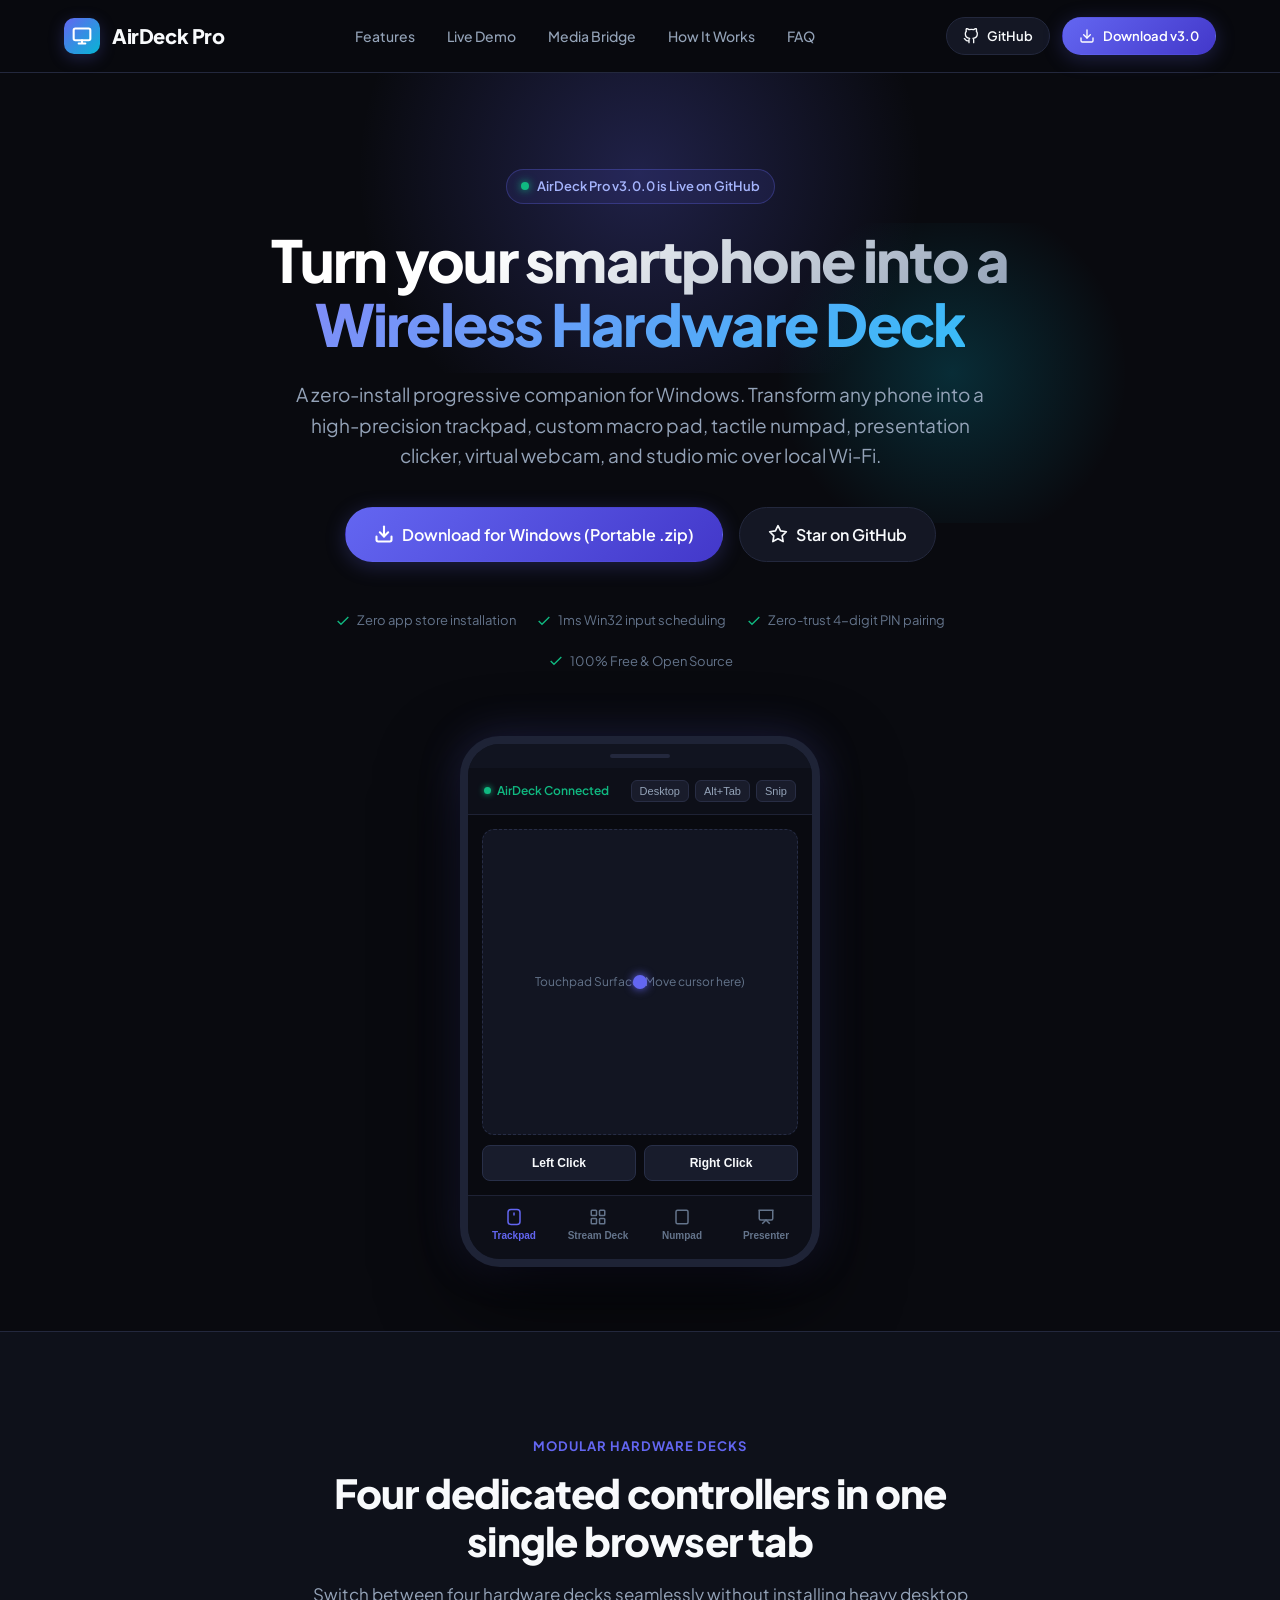
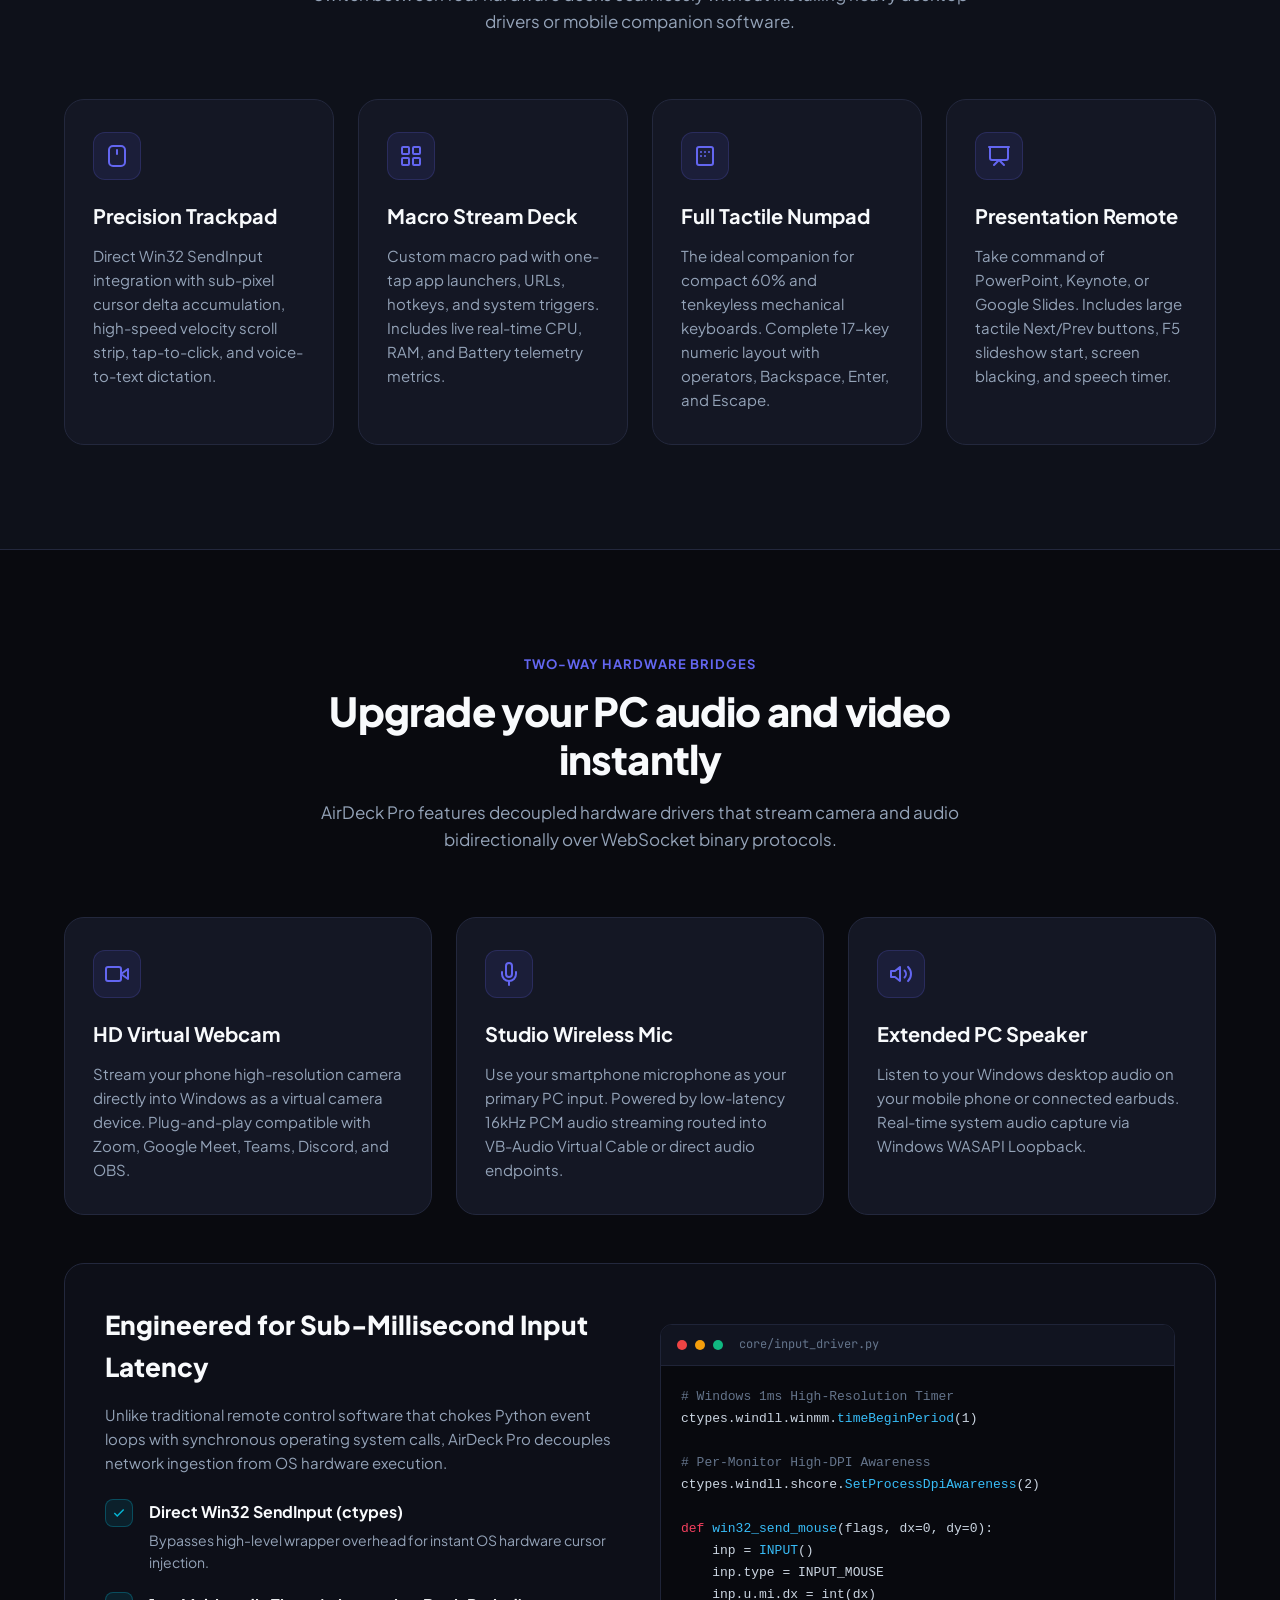
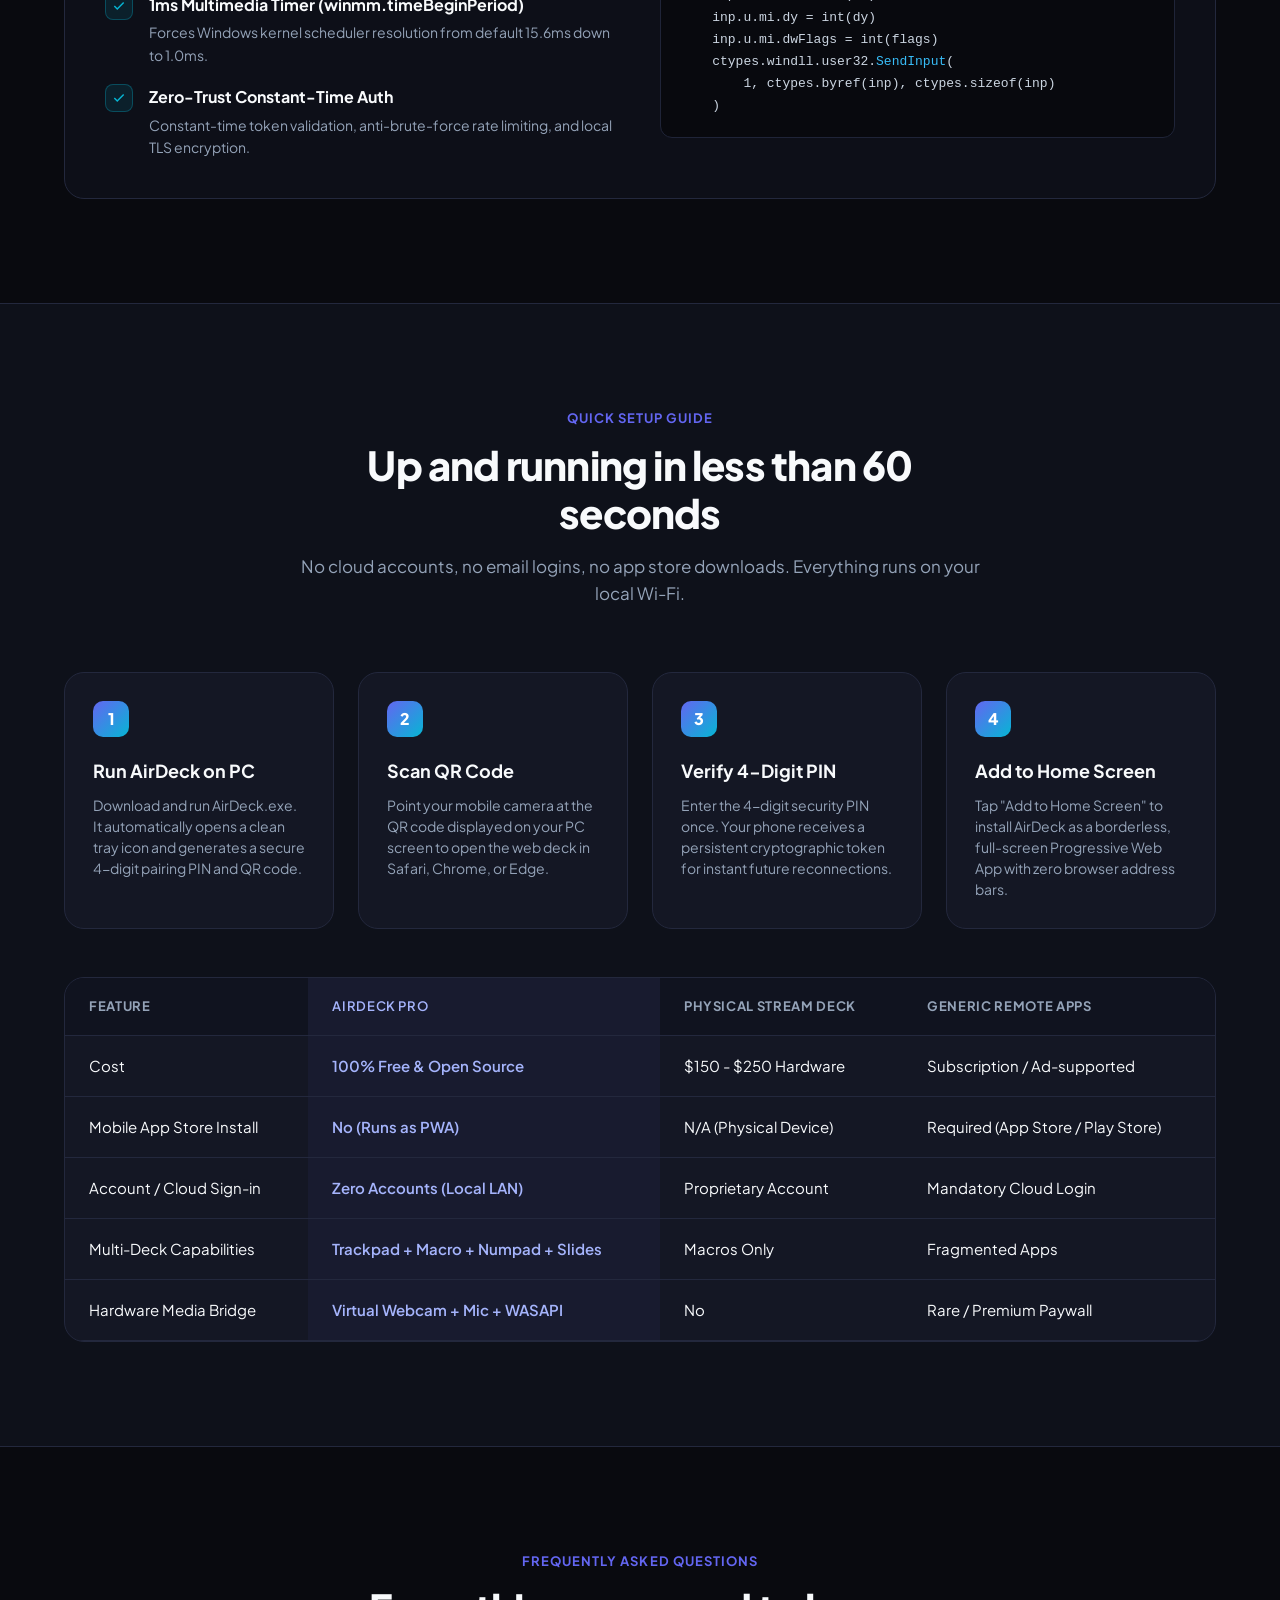
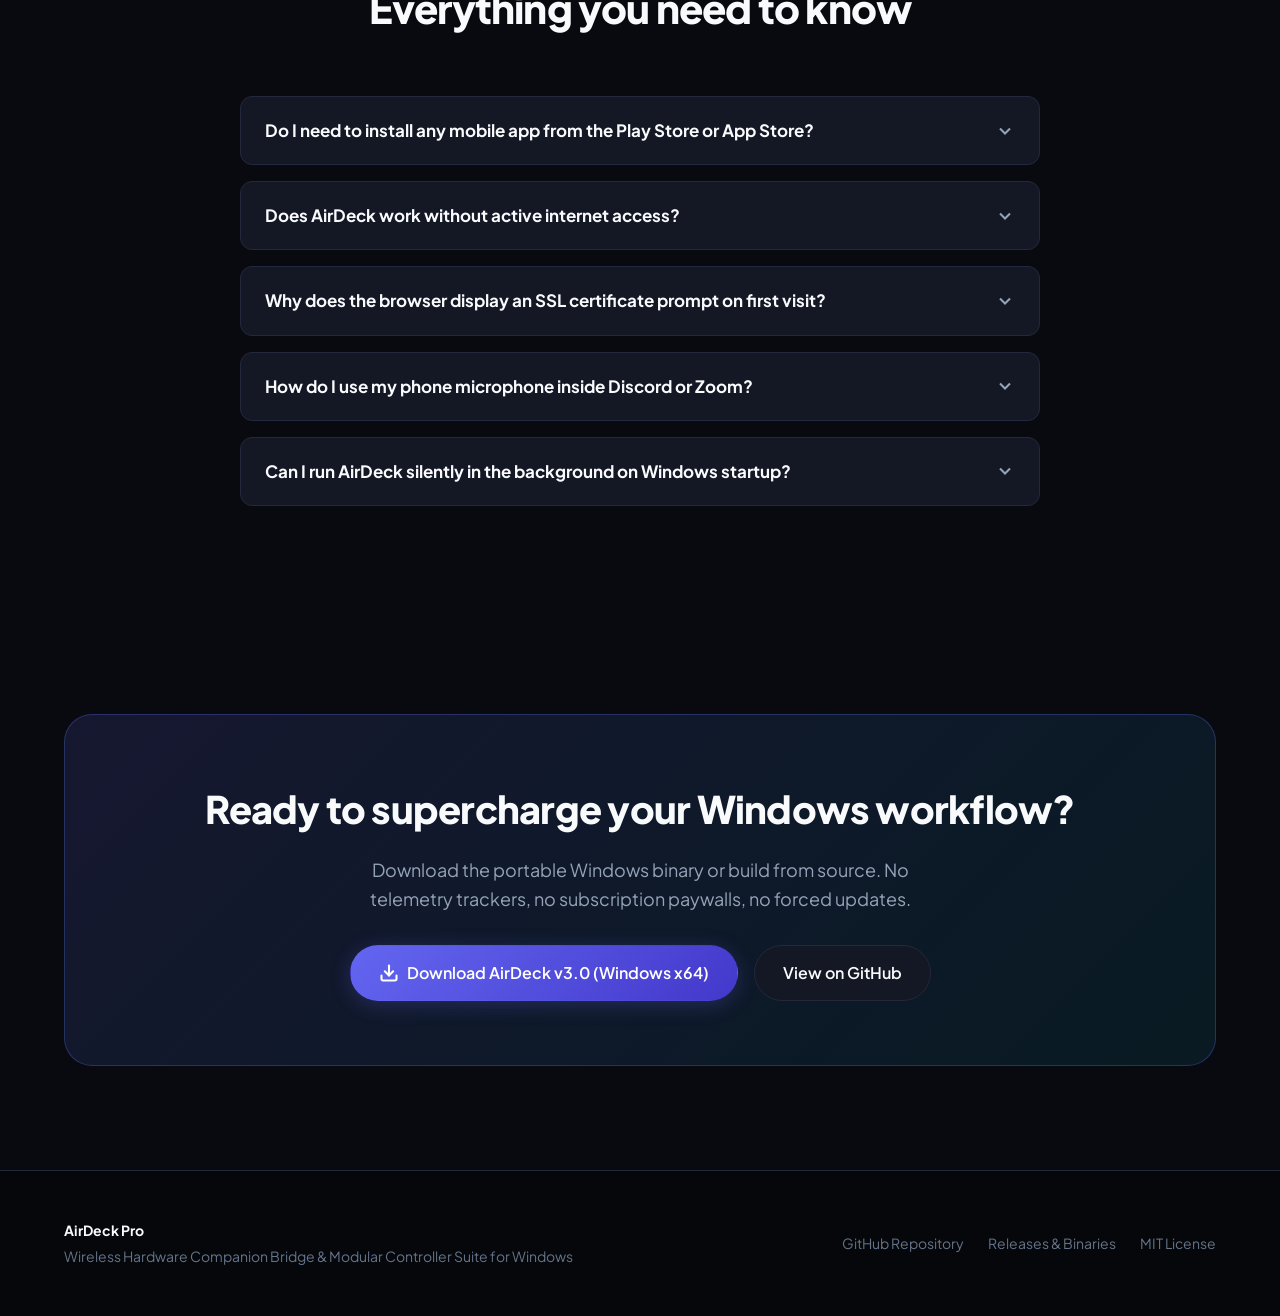
==== docs/index.html @ b16c1bf8 "feat: create modern interactive product landing page in docs for github pages - Add responsive hero " ====
<!DOCTYPE html>
<html lang="en">
<head>
  <meta charset="UTF-8">
  <meta name="viewport" content="width=device-width, initial-scale=1.0">
  <title>AirDeck Pro - Wireless Hardware Companion Suite for Windows</title>
  <meta name="description" content="Turn any smartphone into an ultra-low-latency wireless trackpad, macro stream deck, numeric keypad, presentation remote, virtual webcam, and microphone for Windows PCs without installing any mobile app.">
  <meta name="keywords" content="stream deck, virtual webcam, trackpad, touchpad, remote control, pwa, windows utility, wireless controller, numpad, presentation clicker, wasapi loopback">
  <link rel="icon" type="image/svg+xml" href="data:image/svg+xml,%3Csvg xmlns='http://www.w3.org/2000/svg' viewBox='0 0 24 24' fill='%236366f1'%3E%3Crect x='2' y='3' width='20' height='14' rx='2' fill='none' stroke='%236366f1' stroke-width='2'/%3E%3Cpath d='M8 21h8M12 17v4' stroke='%236366f1' stroke-width='2' stroke-linecap='round'/%3E%3C/svg%3E">
  <link rel="preconnect" href="https://fonts.googleapis.com">
  <link rel="preconnect" href="https://fonts.gstatic.com" crossorigin>
  <link href="https://fonts.googleapis.com/css2?family=Plus+Jakarta+Sans:wght@400;500;600;700;800&family=JetBrains+Mono:wght@400;500;600&display=swap" rel="stylesheet">
  <style>
    :root {
      --bg: #090a0f;
      --bg-alt: #0e111a;
      --surface: #141724;
      --surface-hover: #1c2032;
      --border: #23283d;
      --border-focus: #3b4366;
      --primary: #6366f1;
      --primary-hover: #4f46e5;
      --primary-glow: rgba(99, 102, 241, 0.25);
      --accent: #06b6d4;
      --accent-glow: rgba(6, 182, 212, 0.2);
      --text: #f8fafc;
      --text-muted: #94a3b8;
      --text-dim: #64748b;
      --success: #10b981;
      --warning: #f59e0b;
      --danger: #ef4444;
      --radius-sm: 8px;
      --radius-md: 12px;
      --radius-lg: 20px;
      --radius-full: 9999px;
      --font: 'Plus Jakarta Sans', -apple-system, BlinkMacSystemFont, 'Segoe UI', Roboto, sans-serif;
      --font-mono: 'JetBrains Mono', monospace;
    }

    * {
      box-sizing: border-box;
      margin: 0;
      padding: 0;
    }

    html {
      scroll-behavior: smooth;
    }

    body {
      background-color: var(--bg);
      color: var(--text);
      font-family: var(--font);
      line-height: 1.6;
      overflow-x: hidden;
      -webkit-font-smoothing: antialiased;
    }

    /* Container and Layout */
    .container {
      width: 100%;
      max-width: 1200px;
      margin: 0 auto;
      padding: 0 24px;
    }

    /* Navigation */
    .nav {
      position: sticky;
      top: 0;
      z-index: 100;
      backdrop-filter: blur(16px);
      -webkit-backdrop-filter: blur(16px);
      background: rgba(9, 10, 15, 0.85);
      border-bottom: 1px solid var(--border);
    }

    .nav-inner {
      display: flex;
      align-items: center;
      justify-content: space-between;
      height: 72px;
    }

    .brand {
      display: flex;
      align-items: center;
      gap: 12px;
      text-decoration: none;
      color: var(--text);
      font-weight: 800;
      font-size: 20px;
      letter-spacing: -0.02em;
    }

    .brand-icon {
      width: 36px;
      height: 36px;
      background: linear-gradient(135deg, var(--primary), var(--accent));
      border-radius: 10px;
      display: flex;
      align-items: center;
      justify-content: center;
      box-shadow: 0 4px 16px var(--primary-glow);
    }

    .brand-icon svg {
      width: 20px;
      height: 20px;
      stroke: #fff;
    }

    .nav-links {
      display: flex;
      align-items: center;
      gap: 32px;
      list-style: none;
    }

    .nav-links a {
      color: var(--text-muted);
      text-decoration: none;
      font-size: 14px;
      font-weight: 500;
      transition: color 0.2s ease;
    }

    .nav-links a:hover {
      color: var(--text);
    }

    .nav-cta {
      display: flex;
      align-items: center;
      gap: 12px;
    }

    /* Buttons */
    .btn {
      display: inline-flex;
      align-items: center;
      justify-content: center;
      gap: 8px;
      padding: 10px 20px;
      font-size: 14px;
      font-weight: 600;
      border-radius: var(--radius-full);
      text-decoration: none;
      transition: all 0.2s ease;
      cursor: pointer;
      border: 1px solid transparent;
      white-space: nowrap;
    }

    .btn-sm {
      padding: 8px 16px;
      font-size: 13px;
    }

    .btn-lg {
      padding: 14px 28px;
      font-size: 16px;
      border-radius: var(--radius-full);
    }

    .btn-primary {
      background: linear-gradient(135deg, var(--primary), #4338ca);
      color: #fff;
      box-shadow: 0 4px 20px var(--primary-glow);
    }

    .btn-primary:hover {
      transform: translateY(-2px);
      box-shadow: 0 6px 24px var(--primary-glow);
      background: linear-gradient(135deg, #7073ff, #4f46e5);
    }

    .btn-secondary {
      background: var(--surface);
      color: var(--text);
      border: 1px solid var(--border);
    }

    .btn-secondary:hover {
      background: var(--surface-hover);
      border-color: var(--border-focus);
      color: #fff;
    }

    /* Hero Section */
    .hero {
      position: relative;
      padding: 96px 0 64px;
      overflow: hidden;
    }

    .hero-glow-1 {
      position: absolute;
      top: -100px;
      left: 50%;
      transform: translateX(-50%);
      width: 700px;
      height: 400px;
      background: radial-gradient(circle, var(--primary-glow) 0%, transparent 70%);
      pointer-events: none;
      z-index: 0;
    }

    .hero-glow-2 {
      position: absolute;
      top: 150px;
      right: 10%;
      width: 400px;
      height: 300px;
      background: radial-gradient(circle, var(--accent-glow) 0%, transparent 70%);
      pointer-events: none;
      z-index: 0;
    }

    .hero-content {
      position: relative;
      z-index: 1;
      text-align: center;
      max-width: 860px;
      margin: 0 auto;
    }

    .badge {
      display: inline-flex;
      align-items: center;
      gap: 8px;
      background: rgba(99, 102, 241, 0.1);
      border: 1px solid rgba(99, 102, 241, 0.3);
      color: #a5b4fc;
      padding: 6px 14px;
      border-radius: var(--radius-full);
      font-size: 13px;
      font-weight: 600;
      margin-bottom: 24px;
    }

    .badge-dot {
      width: 8px;
      height: 8px;
      background: var(--success);
      border-radius: 50%;
      box-shadow: 0 0 8px var(--success);
    }

    .hero-title {
      font-size: 58px;
      font-weight: 800;
      line-height: 1.1;
      letter-spacing: -0.03em;
      margin-bottom: 24px;
    }

    .hero-title span {
      background: linear-gradient(135deg, #fff 30%, #94a3b8 100%);
      -webkit-background-clip: text;
      -webkit-text-fill-color: transparent;
    }

    .hero-title .gradient-text {
      background: linear-gradient(135deg, #818cf8 0%, #38bdf8 100%);
      -webkit-background-clip: text;
      -webkit-text-fill-color: transparent;
    }

    .hero-desc {
      font-size: 19px;
      color: var(--text-muted);
      max-width: 720px;
      margin: 0 auto 36px;
      line-height: 1.6;
    }

    .hero-actions {
      display: flex;
      align-items: center;
      justify-content: center;
      gap: 16px;
      flex-wrap: wrap;
      margin-bottom: 48px;
    }

    .hero-subtext {
      font-size: 13px;
      color: var(--text-dim);
      display: flex;
      align-items: center;
      justify-content: center;
      gap: 20px;
      flex-wrap: wrap;
    }

    .hero-subtext span {
      display: inline-flex;
      align-items: center;
      gap: 6px;
    }

    /* Interactive Simulator */
    .sim-wrap {
      margin-top: 64px;
      display: flex;
      justify-content: center;
      position: relative;
      z-index: 2;
    }

    .device-frame {
      width: 360px;
      background: #111420;
      border: 8px solid #1e2336;
      border-radius: 40px;
      box-shadow: 0 30px 80px rgba(0, 0, 0, 0.8), 0 0 40px var(--primary-glow);
      overflow: hidden;
      display: flex;
      flex-direction: column;
    }

    .device-notch {
      height: 24px;
      background: #111420;
      display: flex;
      justify-content: center;
      align-items: center;
    }

    .device-speaker {
      width: 60px;
      height: 4px;
      background: #23283d;
      border-radius: 2px;
    }

    .sim-header {
      padding: 12px 16px;
      background: #0d0f18;
      border-bottom: 1px solid #1e2235;
      display: flex;
      align-items: center;
      justify-content: space-between;
    }

    .sim-status {
      display: flex;
      align-items: center;
      gap: 6px;
      font-size: 12px;
      font-weight: 600;
      color: var(--success);
    }

    .sim-status-dot {
      width: 7px;
      height: 7px;
      background: var(--success);
      border-radius: 50%;
      box-shadow: 0 0 6px var(--success);
    }

    .sim-tools {
      display: flex;
      gap: 6px;
    }

    .sim-tool-btn {
      background: #191c2b;
      border: 1px solid #282d44;
      color: var(--text-muted);
      border-radius: 6px;
      padding: 4px 8px;
      font-size: 11px;
      font-weight: 500;
      cursor: pointer;
    }

    .sim-content {
      height: 380px;
      background: #090a10;
      position: relative;
      overflow: hidden;
    }

    .sim-deck {
      display: none;
      height: 100%;
      padding: 14px;
      flex-direction: column;
    }

    .sim-deck.active {
      display: flex;
    }

    /* Deck 1 Trackpad */
    .sim-trackpad-area {
      flex: 1;
      background: #121522;
      border: 1px dashed #262c45;
      border-radius: 12px;
      position: relative;
      display: flex;
      align-items: center;
      justify-content: center;
      cursor: crosshair;
      user-select: none;
    }

    .sim-trackpad-hint {
      color: var(--text-dim);
      font-size: 12px;
      pointer-events: none;
    }

    .sim-cursor {
      position: absolute;
      width: 14px;
      height: 14px;
      background: var(--primary);
      border-radius: 50%;
      box-shadow: 0 0 10px var(--primary);
      transform: translate(-50%, -50%);
      pointer-events: none;
      transition: transform 0.05s ease-out;
    }

    .sim-mouse-buttons {
      display: grid;
      grid-template-columns: 1fr 1fr;
      gap: 8px;
      margin-top: 10px;
    }

    .sim-mouse-btn {
      background: #181c2c;
      border: 1px solid #282f48;
      color: var(--text);
      padding: 10px;
      border-radius: 8px;
      font-size: 12px;
      font-weight: 600;
      cursor: pointer;
    }

    .sim-mouse-btn:active {
      background: var(--primary);
    }

    /* Deck 2 Stream Deck */
    .sim-telemetry {
      display: grid;
      grid-template-columns: 1fr 1fr 1fr;
      gap: 8px;
      margin-bottom: 12px;
    }

    .sim-telem-card {
      background: #141726;
      border: 1px solid #242940;
      border-radius: 8px;
      padding: 6px;
      text-align: center;
    }

    .sim-telem-label {
      font-size: 10px;
      color: var(--text-dim);
    }

    .sim-telem-val {
      font-size: 13px;
      font-weight: 700;
      color: var(--text);
    }

    .sim-macro-grid {
      display: grid;
      grid-template-columns: repeat(3, 1fr);
      gap: 8px;
      flex: 1;
    }

    .sim-macro-btn {
      background: #161928;
      border: 1px solid #272d46;
      border-radius: 10px;
      display: flex;
      flex-direction: column;
      align-items: center;
      justify-content: center;
      gap: 4px;
      cursor: pointer;
      color: var(--text);
      font-size: 11px;
      font-weight: 600;
      transition: all 0.15s ease;
    }

    .sim-macro-btn:hover {
      background: #20243a;
      border-color: var(--primary);
    }

    .sim-macro-btn svg {
      width: 18px;
      height: 18px;
      stroke: var(--primary);
    }

    /* Deck 3 Numpad */
    .sim-numpad-grid {
      display: grid;
      grid-template-columns: repeat(4, 1fr);
      gap: 6px;
      flex: 1;
    }

    .sim-num-display {
      grid-column: span 4;
      background: #121522;
      border: 1px solid #23283f;
      border-radius: 8px;
      padding: 10px 12px;
      text-align: right;
      font-family: var(--font-mono);
      font-size: 18px;
      font-weight: 700;
      color: var(--accent);
      min-height: 42px;
    }

    .sim-num-btn {
      background: #161928;
      border: 1px solid #262c44;
      border-radius: 8px;
      color: var(--text);
      font-size: 14px;
      font-weight: 600;
      cursor: pointer;
      display: flex;
      align-items: center;
      justify-content: center;
      min-height: 40px;
    }

    .sim-num-btn:active {
      background: var(--primary);
    }

    .sim-num-op {
      background: #1e2238;
      color: #a5b4fc;
    }

    /* Deck 4 Presenter */
    .sim-timer-box {
      background: #141726;
      border: 1px solid #242940;
      border-radius: 12px;
      padding: 16px;
      text-align: center;
      margin-bottom: 16px;
    }

    .sim-timer-label {
      font-size: 11px;
      color: var(--text-dim);
      letter-spacing: 0.05em;
    }

    .sim-timer-digits {
      font-family: var(--font-mono);
      font-size: 32px;
      font-weight: 800;
      color: var(--text);
      margin: 6px 0;
    }

    .sim-timer-btn {
      background: var(--primary);
      border: none;
      color: #fff;
      padding: 6px 16px;
      border-radius: var(--radius-full);
      font-size: 12px;
      font-weight: 600;
      cursor: pointer;
    }

    .sim-slide-nav {
      display: grid;
      grid-template-columns: 1fr 1fr;
      gap: 10px;
      flex: 1;
    }

    .sim-slide-btn {
      background: #191d30;
      border: 1px solid #293050;
      border-radius: 12px;
      color: var(--text);
      font-size: 15px;
      font-weight: 700;
      display: flex;
      flex-direction: column;
      align-items: center;
      justify-content: center;
      gap: 8px;
      cursor: pointer;
    }

    .sim-slide-btn:active {
      background: var(--primary);
    }

    /* Simulator Tab Bar */
    .sim-tabs {
      background: #0d0f18;
      border-top: 1px solid #1e2235;
      display: grid;
      grid-template-columns: repeat(4, 1fr);
      padding: 8px 4px 14px;
    }

    .sim-tab-item {
      display: flex;
      flex-direction: column;
      align-items: center;
      gap: 4px;
      background: none;
      border: none;
      color: var(--text-dim);
      font-size: 10px;
      font-weight: 600;
      cursor: pointer;
      padding: 4px 0;
    }

    .sim-tab-item.active {
      color: var(--primary);
    }

    .sim-tab-item svg {
      width: 18px;
      height: 18px;
      stroke: currentColor;
    }

    /* Section Styles */
    .section {
      padding: 104px 0;
      position: relative;
    }

    .section-alt {
      background: var(--bg-alt);
      border-top: 1px solid var(--border);
      border-bottom: 1px solid var(--border);
    }

    .section-header {
      text-align: center;
      max-width: 680px;
      margin: 0 auto 64px;
    }

    .section-tag {
      color: var(--primary);
      font-size: 13px;
      font-weight: 700;
      letter-spacing: 0.08em;
      text-transform: uppercase;
      margin-bottom: 12px;
    }

    .section-title {
      font-size: 40px;
      font-weight: 800;
      letter-spacing: -0.02em;
      margin-bottom: 16px;
      line-height: 1.2;
    }

    .section-desc {
      font-size: 17px;
      color: var(--text-muted);
      line-height: 1.6;
    }

    /* Feature Grid */
    .grid-4 {
      display: grid;
      grid-template-columns: repeat(auto-fit, minmax(260px, 1fr));
      gap: 24px;
    }

    .grid-3 {
      display: grid;
      grid-template-columns: repeat(auto-fit, minmax(320px, 1fr));
      gap: 24px;
    }

    .card {
      background: var(--surface);
      border: 1px solid var(--border);
      border-radius: var(--radius-lg);
      padding: 32px 28px;
      transition: all 0.25s ease;
      position: relative;
      overflow: hidden;
    }

    .card:hover {
      transform: translateY(-4px);
      border-color: var(--border-focus);
      box-shadow: 0 16px 40px rgba(0, 0, 0, 0.4);
    }

    .card-icon {
      width: 48px;
      height: 48px;
      background: rgba(99, 102, 241, 0.1);
      border: 1px solid rgba(99, 102, 241, 0.2);
      border-radius: 12px;
      display: flex;
      align-items: center;
      justify-content: center;
      margin-bottom: 20px;
    }

    .card-icon svg {
      width: 24px;
      height: 24px;
      stroke: var(--primary);
    }

    .card-title {
      font-size: 20px;
      font-weight: 700;
      margin-bottom: 12px;
      color: var(--text);
    }

    .card-desc {
      font-size: 15px;
      color: var(--text-muted);
      line-height: 1.6;
    }

    /* Architecture / Deep Dive Box */
    .tech-box {
      background: #0d0f18;
      border: 1px solid var(--border);
      border-radius: var(--radius-lg);
      padding: 40px;
      margin-top: 48px;
    }

    .tech-grid {
      display: grid;
      grid-template-columns: 1fr 1fr;
      gap: 40px;
      align-items: center;
    }

    .tech-list {
      list-style: none;
      display: flex;
      flex-direction: column;
      gap: 18px;
    }

    .tech-item {
      display: flex;
      gap: 16px;
    }

    .tech-bullet {
      width: 28px;
      height: 28px;
      background: rgba(6, 182, 212, 0.1);
      border: 1px solid rgba(6, 182, 212, 0.3);
      border-radius: 8px;
      display: flex;
      align-items: center;
      justify-content: center;
      flex-shrink: 0;
    }

    .tech-bullet svg {
      width: 14px;
      height: 14px;
      stroke: var(--accent);
    }

    .tech-title {
      font-size: 16px;
      font-weight: 700;
      color: var(--text);
      margin-bottom: 4px;
    }

    .tech-desc {
      font-size: 14px;
      color: var(--text-muted);
    }

    .code-window {
      background: #08090e;
      border: 1px solid #1f2438;
      border-radius: 12px;
      overflow: hidden;
      font-family: var(--font-mono);
      font-size: 13px;
    }

    .code-header {
      background: #111420;
      padding: 10px 16px;
      display: flex;
      align-items: center;
      gap: 8px;
      border-bottom: 1px solid #1f2438;
    }

    .code-dot {
      width: 10px;
      height: 10px;
      border-radius: 50%;
    }

    .code-dot-red { background: #ef4444; }
    .code-dot-yellow { background: #f59e0b; }
    .code-dot-green { background: #10b981; }

    .code-body {
      padding: 20px;
      line-height: 1.7;
      color: #cbd5e1;
      overflow-x: auto;
    }

    .code-keyword { color: #f43f5e; }
    .code-func { color: #38bdf8; }
    .code-str { color: #34d399; }
    .code-comment { color: #64748b; }

    /* Setup Steps */
    .steps-grid {
      display: grid;
      grid-template-columns: repeat(auto-fit, minmax(240px, 1fr));
      gap: 24px;
    }

    .step-card {
      background: var(--surface);
      border: 1px solid var(--border);
      border-radius: var(--radius-lg);
      padding: 28px;
      position: relative;
    }

    .step-num {
      width: 36px;
      height: 36px;
      background: linear-gradient(135deg, var(--primary), var(--accent));
      border-radius: 10px;
      display: flex;
      align-items: center;
      justify-content: center;
      font-weight: 800;
      font-size: 16px;
      color: #fff;
      margin-bottom: 20px;
    }

    .step-title {
      font-size: 18px;
      font-weight: 700;
      margin-bottom: 10px;
    }

    .step-desc {
      font-size: 14px;
      color: var(--text-muted);
      line-height: 1.5;
    }

    /* Comparison Table */
    .table-wrap {
      overflow-x: auto;
      margin-top: 48px;
      border: 1px solid var(--border);
      border-radius: var(--radius-lg);
      background: var(--surface);
    }

    table {
      width: 100%;
      border-collapse: collapse;
      text-align: left;
      font-size: 15px;
    }

    th, td {
      padding: 18px 24px;
      border-bottom: 1px solid var(--border);
    }

    th {
      background: #10131f;
      color: var(--text-muted);
      font-size: 13px;
      font-weight: 700;
      text-transform: uppercase;
      letter-spacing: 0.05em;
    }

    td {
      color: var(--text);
    }

    .highlight-col {
      background: rgba(99, 102, 241, 0.05);
      color: #a5b4fc;
      font-weight: 600;
    }

    /* FAQ Accordion */
    .faq-list {
      max-width: 800px;
      margin: 0 auto;
      display: flex;
      flex-direction: column;
      gap: 16px;
    }

    .faq-item {
      background: var(--surface);
      border: 1px solid var(--border);
      border-radius: var(--radius-md);
      overflow: hidden;
      transition: border-color 0.2s ease;
    }

    .faq-item.open {
      border-color: var(--primary);
    }

    .faq-question {
      padding: 20px 24px;
      display: flex;
      align-items: center;
      justify-content: space-between;
      cursor: pointer;
      font-weight: 700;
      font-size: 17px;
      user-select: none;
    }

    .faq-icon {
      width: 20px;
      height: 20px;
      stroke: var(--text-muted);
      transition: transform 0.2s ease;
    }

    .faq-item.open .faq-icon {
      transform: rotate(180deg);
      stroke: var(--primary);
    }

    .faq-answer {
      padding: 0 24px 20px;
      color: var(--text-muted);
      font-size: 15px;
      line-height: 1.6;
      display: none;
    }

    .faq-item.open .faq-answer {
      display: block;
    }

    /* CTA Section */
    .cta-box {
      background: linear-gradient(135deg, rgba(99, 102, 241, 0.15) 0%, rgba(6, 182, 212, 0.1) 100%);
      border: 1px solid rgba(99, 102, 241, 0.3);
      border-radius: 28px;
      padding: 64px 32px;
      text-align: center;
      position: relative;
      overflow: hidden;
    }

    .cta-title {
      font-size: 38px;
      font-weight: 800;
      margin-bottom: 16px;
      letter-spacing: -0.02em;
    }

    .cta-desc {
      font-size: 18px;
      color: var(--text-muted);
      max-width: 600px;
      margin: 0 auto 32px;
    }

    /* Footer */
    .footer {
      border-top: 1px solid var(--border);
      padding: 48px 0;
      background: #06070a;
      font-size: 14px;
      color: var(--text-dim);
    }

    .footer-inner {
      display: flex;
      align-items: center;
      justify-content: space-between;
      flex-wrap: wrap;
      gap: 20px;
    }

    .footer-links {
      display: flex;
      gap: 24px;
      list-style: none;
    }

    .footer-links a {
      color: var(--text-dim);
      text-decoration: none;
      transition: color 0.2s ease;
    }

    .footer-links a:hover {
      color: var(--text);
    }

    /* Responsive */
    @media (max-width: 768px) {
      .hero-title {
        font-size: 40px;
      }
      .section-title {
        font-size: 30px;
      }
      .nav-links {
        display: none;
      }
      .tech-grid {
        grid-template-columns: 1fr;
      }
      .footer-inner {
        flex-direction: column;
        text-align: center;
      }
    }
  </style>
</head>
<body>

  <!-- Navigation -->
  <nav class="nav">
    <div class="container nav-inner">
      <a href="#" class="brand">
        <div class="brand-icon">
          <svg viewBox="0 0 24 24" fill="none" stroke-width="2.5" stroke-linecap="round" stroke-linejoin="round">
            <rect x="2" y="3" width="20" height="14" rx="2"/>
            <path d="M8 21h8M12 17v4"/>
          </svg>
        </div>
        <span>AirDeck Pro</span>
      </a>

      <ul class="nav-links">
        <li><a href="#features">Features</a></li>
        <li><a href="#simulator">Live Demo</a></li>
        <li><a href="#media-bridge">Media Bridge</a></li>
        <li><a href="#how-it-works">How It Works</a></li>
        <li><a href="#faq">FAQ</a></li>
      </ul>

      <div class="nav-cta">
        <a href="https://github.com/BeginnerAman/AirDeck" class="btn btn-secondary btn-sm" target="_blank" rel="noopener">
          <svg width="16" height="16" viewBox="0 0 24 24" fill="none" stroke="currentColor" stroke-width="2" stroke-linecap="round" stroke-linejoin="round">
            <path d="M9 19c-5 1.5-5-2.5-7-3m14 6v-3.87a3.37 3.37 0 0 0-.94-2.61c3.14-.35 6.44-1.54 6.44-7A5.44 5.44 0 0 0 20 4.77 5.07 5.07 0 0 0 19.91 1S18.73.65 16 2.48a13.38 13.38 0 0 0-7 0C6.27.65 5.09 1 5.09 1A5.07 5.07 0 0 0 5 4.77a5.44 5.44 0 0 0-1.5 3.78c0 5.42 3.3 6.61 6.44 7A3.37 3.37 0 0 0 9 18.13V22"/>
          </svg>
          GitHub
        </a>
        <a href="https://github.com/BeginnerAman/AirDeck/releases/download/v3.0.0/AirDeck-v3.0.0-windows-x64.zip" class="btn btn-primary btn-sm">
          <svg width="16" height="16" viewBox="0 0 24 24" fill="none" stroke="currentColor" stroke-width="2" stroke-linecap="round" stroke-linejoin="round">
            <path d="M21 15v4a2 2 0 0 1-2 2H5a2 2 0 0 1-2-2v-4"/>
            <polyline points="7 10 12 15 17 10"/>
            <line x1="12" y1="15" x2="12" y2="3"/>
          </svg>
          Download v3.0
        </a>
      </div>
    </div>
  </nav>

  <!-- Hero Section -->
  <header class="hero">
    <div class="hero-glow-1"></div>
    <div class="hero-glow-2"></div>
    <div class="container hero-content">
      <div class="badge">
        <span class="badge-dot"></span>
        AirDeck Pro v3.0.0 is Live on GitHub
      </div>
      <h1 class="hero-title">
        <span>Turn your smartphone into a</span><br>
        <span class="gradient-text">Wireless Hardware Deck</span>
      </h1>
      <p class="hero-desc">
        A zero-install progressive companion for Windows. Transform any phone into a high-precision trackpad, custom macro pad, tactile numpad, presentation clicker, virtual webcam, and studio mic over local Wi-Fi.
      </p>

      <div class="hero-actions">
        <a href="https://github.com/BeginnerAman/AirDeck/releases/download/v3.0.0/AirDeck-v3.0.0-windows-x64.zip" class="btn btn-primary btn-lg">
          <svg width="20" height="20" viewBox="0 0 24 24" fill="none" stroke="currentColor" stroke-width="2.5" stroke-linecap="round" stroke-linejoin="round">
            <path d="M21 15v4a2 2 0 0 1-2 2H5a2 2 0 0 1-2-2v-4"/>
            <polyline points="7 10 12 15 17 10"/>
            <line x1="12" y1="15" x2="12" y2="3"/>
          </svg>
          Download for Windows (Portable .zip)
        </a>
        <a href="https://github.com/BeginnerAman/AirDeck" class="btn btn-secondary btn-lg" target="_blank" rel="noopener">
          <svg width="20" height="20" viewBox="0 0 24 24" fill="none" stroke="currentColor" stroke-width="2" stroke-linecap="round" stroke-linejoin="round">
            <polygon points="12 2 15.09 8.26 22 9.27 17 14.14 18.18 21.02 12 17.77 5.82 21.02 7 14.14 2 9.27 8.91 8.26 12 2"/>
          </svg>
          Star on GitHub
        </a>
      </div>

      <div class="hero-subtext">
        <span>
          <svg width="16" height="16" viewBox="0 0 24 24" fill="none" stroke="var(--success)" stroke-width="2"><polyline points="20 6 9 17 4 12"/></svg>
          Zero app store installation
        </span>
        <span>
          <svg width="16" height="16" viewBox="0 0 24 24" fill="none" stroke="var(--success)" stroke-width="2"><polyline points="20 6 9 17 4 12"/></svg>
          1ms Win32 input scheduling
        </span>
        <span>
          <svg width="16" height="16" viewBox="0 0 24 24" fill="none" stroke="var(--success)" stroke-width="2"><polyline points="20 6 9 17 4 12"/></svg>
          Zero-trust 4-digit PIN pairing
        </span>
        <span>
          <svg width="16" height="16" viewBox="0 0 24 24" fill="none" stroke="var(--success)" stroke-width="2"><polyline points="20 6 9 17 4 12"/></svg>
          100% Free & Open Source
        </span>
      </div>

      <!-- Live Interactive Simulator -->
      <div class="sim-wrap" id="simulator">
        <div class="device-frame">
          <div class="device-notch"><div class="device-speaker"></div></div>

          <div class="sim-header">
            <div class="sim-status">
              <span class="sim-status-dot"></span>
              AirDeck Connected
            </div>
            <div class="sim-tools">
              <button class="sim-tool-btn" onclick="alert('Triggered Desktop (Win+D)')">Desktop</button>
              <button class="sim-tool-btn" onclick="alert('Triggered Alt+Tab')">Alt+Tab</button>
              <button class="sim-tool-btn" onclick="alert('Triggered Snip (Win+Shift+S)')">Snip</button>
            </div>
          </div>

          <div class="sim-content">
            <!-- Deck 1: Trackpad -->
            <div class="sim-deck active" id="sim-deck-trackpad">
              <div class="sim-trackpad-area" id="sim-pad">
                <span class="sim-trackpad-hint">Touchpad Surface (Move cursor here)</span>
                <div class="sim-cursor" id="sim-dot" style="left: 50%; top: 50%;"></div>
              </div>
              <div class="sim-mouse-buttons">
                <button class="sim-mouse-btn" onclick="simClick('Left')">Left Click</button>
                <button class="sim-mouse-btn" onclick="simClick('Right')">Right Click</button>
              </div>
            </div>

            <!-- Deck 2: Stream Deck -->
            <div class="sim-deck" id="sim-deck-macro">
              <div class="sim-telemetry">
                <div class="sim-telem-card">
                  <div class="sim-telem-label">CPU</div>
                  <div class="sim-telem-val" id="sim-cpu">14%</div>
                </div>
                <div class="sim-telem-card">
                  <div class="sim-telem-label">RAM</div>
                  <div class="sim-telem-val">42%</div>
                </div>
                <div class="sim-telem-card">
                  <div class="sim-telem-label">BATT</div>
                  <div class="sim-telem-val">96%</div>
                </div>
              </div>
              <div class="sim-macro-grid">
                <button class="sim-macro-btn" onclick="alert('Executed Macro: Task Manager')">
                  <svg viewBox="0 0 24 24" fill="none" stroke-width="2"><polyline points="22 12 18 12 15 21 9 3 6 12 2 12"/></svg>
                  Task Mgr
                </button>
                <button class="sim-macro-btn" onclick="alert('Executed Macro: File Explorer')">
                  <svg viewBox="0 0 24 24" fill="none" stroke-width="2"><path d="M22 19a2 2 0 0 1-2 2H4a2 2 0 0 1-2-2V5a2 2 0 0 1 2-2h5l2 3h9a2 2 0 0 1 2 2z"/></svg>
                  Explorer
                </button>
                <button class="sim-macro-btn" onclick="alert('Executed Macro: Terminal')">
                  <svg viewBox="0 0 24 24" fill="none" stroke-width="2"><polyline points="4 17 10 11 4 5"/><line x1="12" y1="19" x2="20" y2="19"/></svg>
                  Terminal
                </button>
                <button class="sim-macro-btn" onclick="alert('Executed Macro: Spotify')">
                  <svg viewBox="0 0 24 24" fill="none" stroke-width="2"><circle cx="12" cy="12" r="10"/><path d="M8 12a8 8 0 0 1 8 0M9 15a6 6 0 0 1 6 0M7 9a10 10 0 0 1 10 0"/></svg>
                  Spotify
                </button>
                <button class="sim-macro-btn" onclick="alert('Executed Macro: Calculator')">
                  <svg viewBox="0 0 24 24" fill="none" stroke-width="2"><rect x="4" y="2" width="16" height="20" rx="2"/><line x1="8" y1="6" x2="16" y2="6"/></svg>
                  Calc
                </button>
                <button class="sim-macro-btn" onclick="alert('Executed Macro: Mute Audio')">
                  <svg viewBox="0 0 24 24" fill="none" stroke-width="2"><polygon points="11 5 6 9 2 9 2 15 6 15 11 19 11 5"/><line x1="23" y1="9" x2="17" y2="15"/><line x1="17" y1="9" x2="23" y2="15"/></svg>
                  Mute
                </button>
              </div>
            </div>

            <!-- Deck 3: Numpad -->
            <div class="sim-deck" id="sim-deck-numpad">
              <div class="sim-numpad-grid">
                <div class="sim-num-display" id="sim-calc-val">0</div>
                <button class="sim-num-btn sim-num-op" onclick="simNumClear()">C</button>
                <button class="sim-num-btn sim-num-op" onclick="simNumPress('/')">/</button>
                <button class="sim-num-btn sim-num-op" onclick="simNumPress('*')">*</button>
                <button class="sim-num-btn sim-num-op" onclick="simNumPress('-')">-</button>
                <button class="sim-num-btn" onclick="simNumPress('7')">7</button>
                <button class="sim-num-btn" onclick="simNumPress('8')">8</button>
                <button class="sim-num-btn" onclick="simNumPress('9')">9</button>
                <button class="sim-num-btn sim-num-op" onclick="simNumPress('+')">+</button>
                <button class="sim-num-btn" onclick="simNumPress('4')">4</button>
                <button class="sim-num-btn" onclick="simNumPress('5')">5</button>
                <button class="sim-num-btn" onclick="simNumPress('6')">6</button>
                <button class="sim-num-btn sim-num-op" onclick="simNumCalc()">=</button>
                <button class="sim-num-btn" onclick="simNumPress('1')">1</button>
                <button class="sim-num-btn" onclick="simNumPress('2')">2</button>
                <button class="sim-num-btn" onclick="simNumPress('3')">3</button>
                <button class="sim-num-btn" onclick="simNumPress('0')">0</button>
              </div>
            </div>

            <!-- Deck 4: Presenter -->
            <div class="sim-deck" id="sim-deck-presenter">
              <div class="sim-timer-box">
                <div class="sim-timer-label">ELAPSED TIME</div>
                <div class="sim-timer-digits" id="sim-timer-val">00:00</div>
                <button class="sim-timer-btn" id="sim-timer-toggle" onclick="simTimerToggle()">Start Timer</button>
              </div>
              <div class="sim-slide-nav">
                <button class="sim-slide-btn" onclick="alert('Slide: Previous')">
                  <svg width="24" height="24" viewBox="0 0 24 24" fill="none" stroke="currentColor" stroke-width="2.5"><polyline points="15 18 9 12 15 6"/></svg>
                  PREV
                </button>
                <button class="sim-slide-btn" onclick="alert('Slide: Next')">
                  NEXT
                  <svg width="24" height="24" viewBox="0 0 24 24" fill="none" stroke="currentColor" stroke-width="2.5"><polyline points="9 18 15 12 9 6"/></svg>
                </button>
              </div>
            </div>
          </div>

          <!-- Simulator Tabs -->
          <div class="sim-tabs">
            <button class="sim-tab-item active" onclick="switchSimDeck('trackpad', this)">
              <svg viewBox="0 0 24 24" fill="none" stroke-width="2"><rect x="4" y="2" width="16" height="20" rx="4"/><line x1="12" y1="6" x2="12" y2="10"/></svg>
              Trackpad
            </button>
            <button class="sim-tab-item" onclick="switchSimDeck('macro', this)">
              <svg viewBox="0 0 24 24" fill="none" stroke-width="2"><rect x="3" y="3" width="7" height="7" rx="1"/><rect x="14" y="3" width="7" height="7" rx="1"/><rect x="14" y="14" width="7" height="7" rx="1"/><rect x="3" y="14" width="7" height="7" rx="1"/></svg>
              Stream Deck
            </button>
            <button class="sim-tab-item" onclick="switchSimDeck('numpad', this)">
              <svg viewBox="0 0 24 24" fill="none" stroke-width="2"><rect x="4" y="3" width="16" height="18" rx="2"/><line x1="8" y1="8" x2="8.01" y2="8"/><line x1="12" y1="8" x2="12.01" y2="8"/><line x1="16" y1="8" x2="16.01" y2="8"/></svg>
              Numpad
            </button>
            <button class="sim-tab-item" onclick="switchSimDeck('presenter', this)">
              <svg viewBox="0 0 24 24" fill="none" stroke-width="2"><path d="M2 3h20"/><path d="M21 3v11a2 2 0 0 1-2 2H5a2 2 0 0 1-2-2V3"/><path d="m7 21 5-5 5 5"/></svg>
              Presenter
            </button>
          </div>
        </div>
      </div>
    </div>
  </header>

  <!-- 4-in-1 Modular Decks Section -->
  <section class="section section-alt" id="features">
    <div class="container">
      <div class="section-header">
        <div class="section-tag">Modular Hardware Decks</div>
        <h2 class="section-title">Four dedicated controllers in one single browser tab</h2>
        <p class="section-desc">
          Switch between four hardware decks seamlessly without installing heavy desktop drivers or mobile companion software.
        </p>
      </div>

      <div class="grid-4">
        <!-- Deck 1 -->
        <div class="card">
          <div class="card-icon">
            <svg viewBox="0 0 24 24" fill="none" stroke-width="2" stroke-linecap="round" stroke-linejoin="round">
              <rect x="4" y="2" width="16" height="20" rx="4"/>
              <line x1="12" y1="6" x2="12" y2="10"/>
            </svg>
          </div>
          <h3 class="card-title">Precision Trackpad</h3>
          <p class="card-desc">
            Direct Win32 SendInput integration with sub-pixel cursor delta accumulation, high-speed velocity scroll strip, tap-to-click, and voice-to-text dictation.
          </p>
        </div>

        <!-- Deck 2 -->
        <div class="card">
          <div class="card-icon">
            <svg viewBox="0 0 24 24" fill="none" stroke-width="2" stroke-linecap="round" stroke-linejoin="round">
              <rect x="3" y="3" width="7" height="7" rx="1"/>
              <rect x="14" y="3" width="7" height="7" rx="1"/>
              <rect x="14" y="14" width="7" height="7" rx="1"/>
              <rect x="3" y="14" width="7" height="7" rx="1"/>
            </svg>
          </div>
          <h3 class="card-title">Macro Stream Deck</h3>
          <p class="card-desc">
            Custom macro pad with one-tap app launchers, URLs, hotkeys, and system triggers. Includes live real-time CPU, RAM, and Battery telemetry metrics.
          </p>
        </div>

        <!-- Deck 3 -->
        <div class="card">
          <div class="card-icon">
            <svg viewBox="0 0 24 24" fill="none" stroke-width="2" stroke-linecap="round" stroke-linejoin="round">
              <rect x="4" y="3" width="16" height="18" rx="2"/>
              <line x1="8" y1="8" x2="8.01" y2="8"/>
              <line x1="12" y1="8" x2="12.01" y2="8"/>
              <line x1="16" y1="8" x2="16.01" y2="8"/>
              <line x1="8" y1="12" x2="8.01" y2="12"/>
              <line x1="12" y1="12" x2="12.01" y2="12"/>
            </svg>
          </div>
          <h3 class="card-title">Full Tactile Numpad</h3>
          <p class="card-desc">
            The ideal companion for compact 60% and tenkeyless mechanical keyboards. Complete 17-key numeric layout with operators, Backspace, Enter, and Escape.
          </p>
        </div>

        <!-- Deck 4 -->
        <div class="card">
          <div class="card-icon">
            <svg viewBox="0 0 24 24" fill="none" stroke-width="2" stroke-linecap="round" stroke-linejoin="round">
              <path d="M2 3h20"/>
              <path d="M21 3v11a2 2 0 0 1-2 2H5a2 2 0 0 1-2-2V3"/>
              <path d="m7 21 5-5 5 5"/>
            </svg>
          </div>
          <h3 class="card-title">Presentation Remote</h3>
          <p class="card-desc">
            Take command of PowerPoint, Keynote, or Google Slides. Includes large tactile Next/Prev buttons, F5 slideshow start, screen blacking, and speech timer.
          </p>
        </div>
      </div>
    </div>
  </section>

  <!-- Hardware Media Bridge -->
  <section class="section" id="media-bridge">
    <div class="container">
      <div class="section-header">
        <div class="section-tag">Two-Way Hardware Bridges</div>
        <h2 class="section-title">Upgrade your PC audio and video instantly</h2>
        <p class="section-desc">
          AirDeck Pro features decoupled hardware drivers that stream camera and audio bidirectionally over WebSocket binary protocols.
        </p>
      </div>

      <div class="grid-3">
        <!-- Virtual Webcam -->
        <div class="card">
          <div class="card-icon">
            <svg viewBox="0 0 24 24" fill="none" stroke-width="2" stroke-linecap="round" stroke-linejoin="round">
              <path d="M23 7l-7 5 7 5V7z"/>
              <rect x="1" y="5" width="15" height="14" rx="2" ry="2"/>
            </svg>
          </div>
          <h3 class="card-title">HD Virtual Webcam</h3>
          <p class="card-desc">
            Stream your phone high-resolution camera directly into Windows as a virtual camera device. Plug-and-play compatible with Zoom, Google Meet, Teams, Discord, and OBS.
          </p>
        </div>

        <!-- Studio Mic -->
        <div class="card">
          <div class="card-icon">
            <svg viewBox="0 0 24 24" fill="none" stroke-width="2" stroke-linecap="round" stroke-linejoin="round">
              <path d="M12 1a3 3 0 0 0-3 3v8a3 3 0 0 0 6 0V4a3 3 0 0 0-3-3z"/>
              <path d="M19 10v2a7 7 0 0 1-14 0v-2"/>
              <line x1="12" y1="19" x2="12" y2="23"/>
            </svg>
          </div>
          <h3 class="card-title">Studio Wireless Mic</h3>
          <p class="card-desc">
            Use your smartphone microphone as your primary PC input. Powered by low-latency 16kHz PCM audio streaming routed into VB-Audio Virtual Cable or direct audio endpoints.
          </p>
        </div>

        <!-- Extended Speaker -->
        <div class="card">
          <div class="card-icon">
            <svg viewBox="0 0 24 24" fill="none" stroke-width="2" stroke-linecap="round" stroke-linejoin="round">
              <polygon points="11 5 6 9 2 9 2 15 6 15 11 19 11 5"/>
              <path d="M19.07 4.93a10 10 0 0 1 0 14.14M15.54 8.46a5 5 0 0 1 0 7.07"/>
            </svg>
          </div>
          <h3 class="card-title">Extended PC Speaker</h3>
          <p class="card-desc">
            Listen to your Windows desktop audio on your mobile phone or connected earbuds. Real-time system audio capture via Windows WASAPI Loopback.
          </p>
        </div>
      </div>

      <!-- Architecture Deep Dive Box -->
      <div class="tech-box">
        <div class="tech-grid">
          <div>
            <h3 style="font-size: 26px; font-weight: 800; margin-bottom: 16px;">Engineered for Sub-Millisecond Input Latency</h3>
            <p style="color: var(--text-muted); font-size: 15px; margin-bottom: 24px;">
              Unlike traditional remote control software that chokes Python event loops with synchronous operating system calls, AirDeck Pro decouples network ingestion from OS hardware execution.
            </p>
            <ul class="tech-list">
              <li class="tech-item">
                <div class="tech-bullet">
                  <svg viewBox="0 0 24 24" fill="none" stroke-width="2.5"><polyline points="20 6 9 17 4 12"/></svg>
                </div>
                <div>
                  <div class="tech-title">Direct Win32 SendInput (ctypes)</div>
                  <div class="tech-desc">Bypasses high-level wrapper overhead for instant OS hardware cursor injection.</div>
                </div>
              </li>
              <li class="tech-item">
                <div class="tech-bullet">
                  <svg viewBox="0 0 24 24" fill="none" stroke-width="2.5"><polyline points="20 6 9 17 4 12"/></svg>
                </div>
                <div>
                  <div class="tech-title">1ms Multimedia Timer (winmm.timeBeginPeriod)</div>
                  <div class="tech-desc">Forces Windows kernel scheduler resolution from default 15.6ms down to 1.0ms.</div>
                </div>
              </li>
              <li class="tech-item">
                <div class="tech-bullet">
                  <svg viewBox="0 0 24 24" fill="none" stroke-width="2.5"><polyline points="20 6 9 17 4 12"/></svg>
                </div>
                <div>
                  <div class="tech-title">Zero-Trust Constant-Time Auth</div>
                  <div class="tech-desc">Constant-time token validation, anti-brute-force rate limiting, and local TLS encryption.</div>
                </div>
              </li>
            </ul>
          </div>

          <div class="code-window">
            <div class="code-header">
              <div class="code-dot code-dot-red"></div>
              <div class="code-dot code-dot-yellow"></div>
              <div class="code-dot code-dot-green"></div>
              <span style="color: var(--text-dim); font-size: 12px; margin-left: 8px;">core/input_driver.py</span>
            </div>
            <pre class="code-body"><code><span class="code-comment"># Windows 1ms High-Resolution Timer</span>
ctypes.windll.winmm.<span class="code-func">timeBeginPeriod</span>(1)

<span class="code-comment"># Per-Monitor High-DPI Awareness</span>
ctypes.windll.shcore.<span class="code-func">SetProcessDpiAwareness</span>(2)

<span class="code-keyword">def</span> <span class="code-func">win32_send_mouse</span>(flags, dx=0, dy=0):
    inp = <span class="code-func">INPUT</span>()
    inp.type = INPUT_MOUSE
    inp.u.mi.dx = int(dx)
    inp.u.mi.dy = int(dy)
    inp.u.mi.dwFlags = int(flags)
    ctypes.windll.user32.<span class="code-func">SendInput</span>(
        1, ctypes.byref(inp), ctypes.sizeof(inp)
    )</code></pre>
          </div>
        </div>
      </div>
    </div>
  </section>

  <!-- How It Works / Setup -->
  <section class="section section-alt" id="how-it-works">
    <div class="container">
      <div class="section-header">
        <div class="section-tag">Quick Setup Guide</div>
        <h2 class="section-title">Up and running in less than 60 seconds</h2>
        <p class="section-desc">
          No cloud accounts, no email logins, no app store downloads. Everything runs on your local Wi-Fi.
        </p>
      </div>

      <div class="steps-grid">
        <div class="step-card">
          <div class="step-num">1</div>
          <h3 class="step-title">Run AirDeck on PC</h3>
          <p class="step-desc">
            Download and run AirDeck.exe. It automatically opens a clean tray icon and generates a secure 4-digit pairing PIN and QR code.
          </p>
        </div>

        <div class="step-card">
          <div class="step-num">2</div>
          <h3 class="step-title">Scan QR Code</h3>
          <p class="step-desc">
            Point your mobile camera at the QR code displayed on your PC screen to open the web deck in Safari, Chrome, or Edge.
          </p>
        </div>

        <div class="step-card">
          <div class="step-num">3</div>
          <h3 class="step-title">Verify 4-Digit PIN</h3>
          <p class="step-desc">
            Enter the 4-digit security PIN once. Your phone receives a persistent cryptographic token for instant future reconnections.
          </p>
        </div>

        <div class="step-card">
          <div class="step-num">4</div>
          <h3 class="step-title">Add to Home Screen</h3>
          <p class="step-desc">
            Tap "Add to Home Screen" to install AirDeck as a borderless, full-screen Progressive Web App with zero browser address bars.
          </p>
        </div>
      </div>

      <!-- Comparison Table -->
      <div class="table-wrap">
        <table>
          <thead>
            <tr>
              <th>Feature</th>
              <th class="highlight-col">AirDeck Pro</th>
              <th>Physical Stream Deck</th>
              <th>Generic Remote Apps</th>
            </tr>
          </thead>
          <tbody>
            <tr>
              <td>Cost</td>
              <td class="highlight-col">100% Free & Open Source</td>
              <td>$150 - $250 Hardware</td>
              <td>Subscription / Ad-supported</td>
            </tr>
            <tr>
              <td>Mobile App Store Install</td>
              <td class="highlight-col">No (Runs as PWA)</td>
              <td>N/A (Physical Device)</td>
              <td>Required (App Store / Play Store)</td>
            </tr>
            <tr>
              <td>Account / Cloud Sign-in</td>
              <td class="highlight-col">Zero Accounts (Local LAN)</td>
              <td>Proprietary Account</td>
              <td>Mandatory Cloud Login</td>
            </tr>
            <tr>
              <td>Multi-Deck Capabilities</td>
              <td class="highlight-col">Trackpad + Macro + Numpad + Slides</td>
              <td>Macros Only</td>
              <td>Fragmented Apps</td>
            </tr>
            <tr>
              <td>Hardware Media Bridge</td>
              <td class="highlight-col">Virtual Webcam + Mic + WASAPI</td>
              <td>No</td>
              <td>Rare / Premium Paywall</td>
            </tr>
          </tbody>
        </table>
      </div>
    </div>
  </section>

  <!-- FAQ Section -->
  <section class="section" id="faq">
    <div class="container">
      <div class="section-header">
        <div class="section-tag">Frequently Asked Questions</div>
        <h2 class="section-title">Everything you need to know</h2>
      </div>

      <div class="faq-list">
        <div class="faq-item">
          <div class="faq-question" onclick="toggleFaq(this)">
            Do I need to install any mobile app from the Play Store or App Store?
            <svg class="faq-icon" viewBox="0 0 24 24" fill="none" stroke-width="2.5"><polyline points="6 9 12 15 18 9"/></svg>
          </div>
          <div class="faq-answer">
            No. AirDeck Pro works entirely through standard web browser protocols (WebSockets, WebRTC, Canvas, and Service Workers). You can use Chrome, Safari, Edge, or Samsung Internet, and optionally tap "Add to Home Screen" for a full-screen app experience.
          </div>
        </div>

        <div class="faq-item">
          <div class="faq-question" onclick="toggleFaq(this)">
            Does AirDeck work without active internet access?
            <svg class="faq-icon" viewBox="0 0 24 24" fill="none" stroke-width="2.5"><polyline points="6 9 12 15 18 9"/></svg>
          </div>
          <div class="faq-answer">
            Yes. AirDeck Pro communicates strictly over your local area network (LAN) or mobile hotspot. It requires zero cloud connectivity and works perfectly on flights, outdoors, or offline local networks.
          </div>
        </div>

        <div class="faq-item">
          <div class="faq-question" onclick="toggleFaq(this)">
            Why does the browser display an SSL certificate prompt on first visit?
            <svg class="faq-icon" viewBox="0 0 24 24" fill="none" stroke-width="2.5"><polyline points="6 9 12 15 18 9"/></svg>
          </div>
          <div class="faq-answer">
            Modern mobile browsers strictly require HTTPS to grant microphone and camera permissions. AirDeck generates a persistent self-signed root certificate for your local IP. You can bypass the warning with one tap ("Proceed to site") or install the certificate on your phone to permanently eliminate warnings.
          </div>
        </div>

        <div class="faq-item">
          <div class="faq-question" onclick="toggleFaq(this)">
            How do I use my phone microphone inside Discord or Zoom?
            <svg class="faq-icon" viewBox="0 0 24 24" fill="none" stroke-width="2.5"><polyline points="6 9 12 15 18 9"/></svg>
          </div>
          <div class="faq-answer">
            Install the free VB-Audio Virtual Cable on your Windows PC. When you toggle the Mic button on Deck 1, AirDeck pipes the phone audio into CABLE Input. In Discord or Zoom, simply select "CABLE Output" as your input microphone.
          </div>
        </div>

        <div class="faq-item">
          <div class="faq-question" onclick="toggleFaq(this)">
            Can I run AirDeck silently in the background on Windows startup?
            <svg class="faq-icon" viewBox="0 0 24 24" fill="none" stroke-width="2.5"><polyline points="6 9 12 15 18 9"/></svg>
          </div>
          <div class="faq-answer">
            Yes. AirDeck has built-in Windows System Tray integration. You can enable "Run on Windows Startup" directly inside the desktop Control Panel or via the Windows registry autostart manager.
          </div>
        </div>
      </div>
    </div>
  </section>

  <!-- CTA Box -->
  <section class="section">
    <div class="container">
      <div class="cta-box">
        <h2 class="cta-title">Ready to supercharge your Windows workflow?</h2>
        <p class="cta-desc">
          Download the portable Windows binary or build from source. No telemetry trackers, no subscription paywalls, no forced updates.
        </p>
        <div class="hero-actions" style="margin-bottom: 0;">
          <a href="https://github.com/BeginnerAman/AirDeck/releases/download/v3.0.0/AirDeck-v3.0.0-windows-x64.zip" class="btn btn-primary btn-lg">
            <svg width="20" height="20" viewBox="0 0 24 24" fill="none" stroke="currentColor" stroke-width="2.5" stroke-linecap="round" stroke-linejoin="round">
              <path d="M21 15v4a2 2 0 0 1-2 2H5a2 2 0 0 1-2-2v-4"/>
              <polyline points="7 10 12 15 17 10"/>
              <line x1="12" y1="15" x2="12" y2="3"/>
            </svg>
            Download AirDeck v3.0 (Windows x64)
          </a>
          <a href="https://github.com/BeginnerAman/AirDeck" class="btn btn-secondary btn-lg" target="_blank" rel="noopener">
            View on GitHub
          </a>
        </div>
      </div>
    </div>
  </section>

  <!-- Footer -->
  <footer class="footer">
    <div class="container footer-inner">
      <div>
        <p style="color: var(--text); font-weight: 700; margin-bottom: 4px;">AirDeck Pro</p>
        <p>Wireless Hardware Companion Bridge & Modular Controller Suite for Windows</p>
      </div>
      <ul class="footer-links">
        <li><a href="https://github.com/BeginnerAman/AirDeck" target="_blank" rel="noopener">GitHub Repository</a></li>
        <li><a href="https://github.com/BeginnerAman/AirDeck/releases" target="_blank" rel="noopener">Releases & Binaries</a></li>
        <li><a href="https://github.com/BeginnerAman/AirDeck/blob/main/LICENSE" target="_blank" rel="noopener">MIT License</a></li>
      </ul>
    </div>
  </footer>

  <!-- Interactive Simulator Logic -->
  <script>
    function switchSimDeck(deckName, btn) {
      document.querySelectorAll('.sim-deck').forEach(el => el.classList.remove('active'));
      document.querySelectorAll('.sim-tab-item').forEach(el => el.classList.remove('active'));
      
      const target = document.getElementById('sim-deck-' + deckName);
      if (target) target.classList.add('active');
      if (btn) btn.classList.add('active');
    }

    // Trackpad interactive dot
    const pad = document.getElementById('sim-pad');
    const dot = document.getElementById('sim-dot');
    if (pad && dot) {
      pad.addEventListener('mousemove', e => {
        const rect = pad.getBoundingClientRect();
        const x = Math.max(10, Math.min(rect.width - 10, e.clientX - rect.left));
        const y = Math.max(10, Math.min(rect.height - 10, e.clientY - rect.top));
        dot.style.left = x + 'px';
        dot.style.top = y + 'px';
      });
    }

    function simClick(btn) {
      dot.style.transform = 'translate(-50%, -50%) scale(1.6)';
      setTimeout(() => {
        dot.style.transform = 'translate(-50%, -50%) scale(1)';
      }, 150);
    }

    // Numpad simulator logic
    let calcVal = '0';
    function simNumPress(val) {
      const display = document.getElementById('sim-calc-val');
      if (calcVal === '0' && val !== '.') calcVal = val;
      else calcVal += val;
      if (display) display.textContent = calcVal;
    }
    function simNumClear() {
      calcVal = '0';
      const display = document.getElementById('sim-calc-val');
      if (display) display.textContent = calcVal;
    }
    function simNumCalc() {
      try {
        calcVal = String(eval(calcVal.replace(/[^0-9+\-*/.]/g, '')));
      } catch(e) {
        calcVal = 'Error';
      }
      const display = document.getElementById('sim-calc-val');
      if (display) display.textContent = calcVal;
    }

    // Presenter Timer simulator
    let timerInterval = null;
    let timerSec = 0;
    function simTimerToggle() {
      const btn = document.getElementById('sim-timer-toggle');
      const display = document.getElementById('sim-timer-val');
      if (timerInterval) {
        clearInterval(timerInterval);
        timerInterval = null;
        if (btn) btn.textContent = 'Resume';
      } else {
        if (btn) btn.textContent = 'Pause';
        timerInterval = setInterval(() => {
          timerSec++;
          const m = String(Math.floor(timerSec / 60)).padStart(2, '0');
          const s = String(timerSec % 60).padStart(2, '0');
          if (display) display.textContent = `${m}:${s}`;
        }, 1000);
      }
    }

    // FAQ Accordion
    function toggleFaq(el) {
      const parent = el.closest('.faq-item');
      if (parent) parent.classList.toggle('open');
    }

    // CPU telemetry mock fluctuation
    setInterval(() => {
      const cpu = document.getElementById('sim-cpu');
      if (cpu) {
        const rand = Math.floor(10 + Math.random() * 15);
        cpu.textContent = rand + '%';
      }
    }, 3000);
  </script>
</body>
</html>
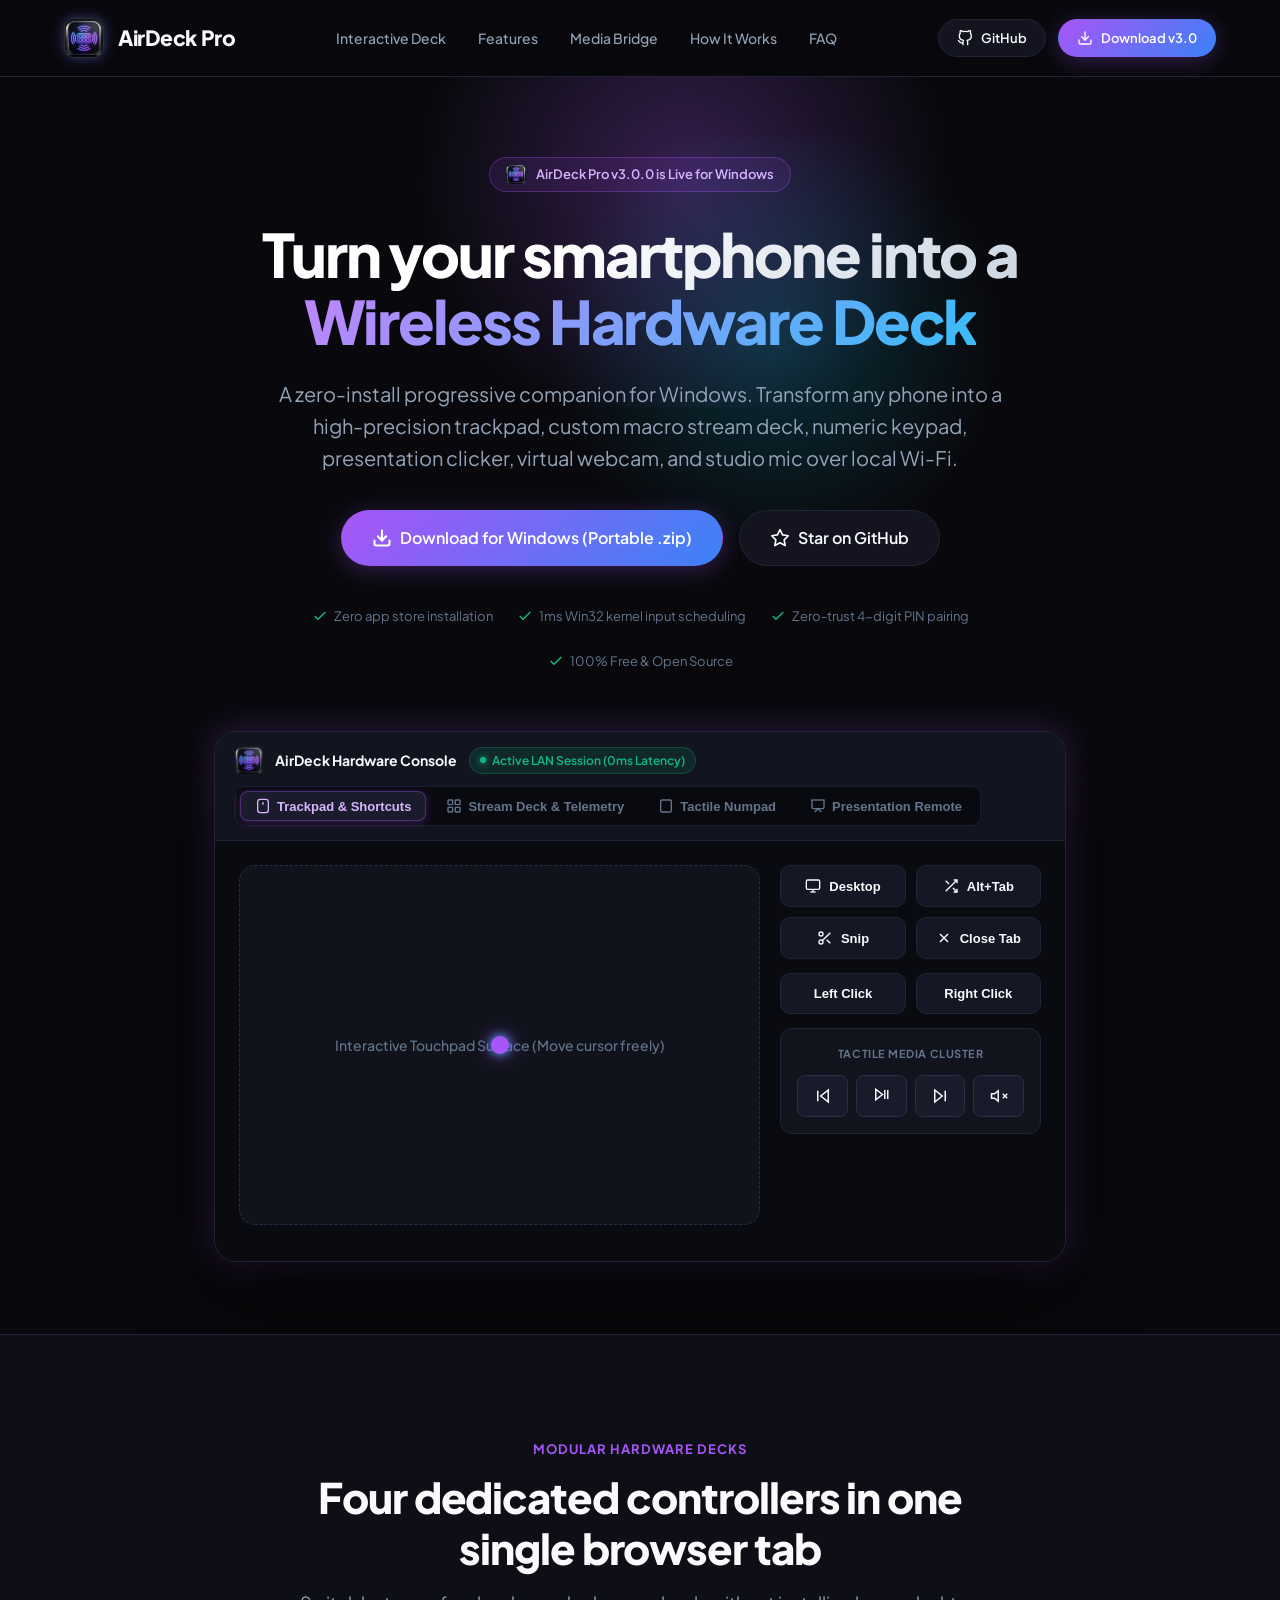
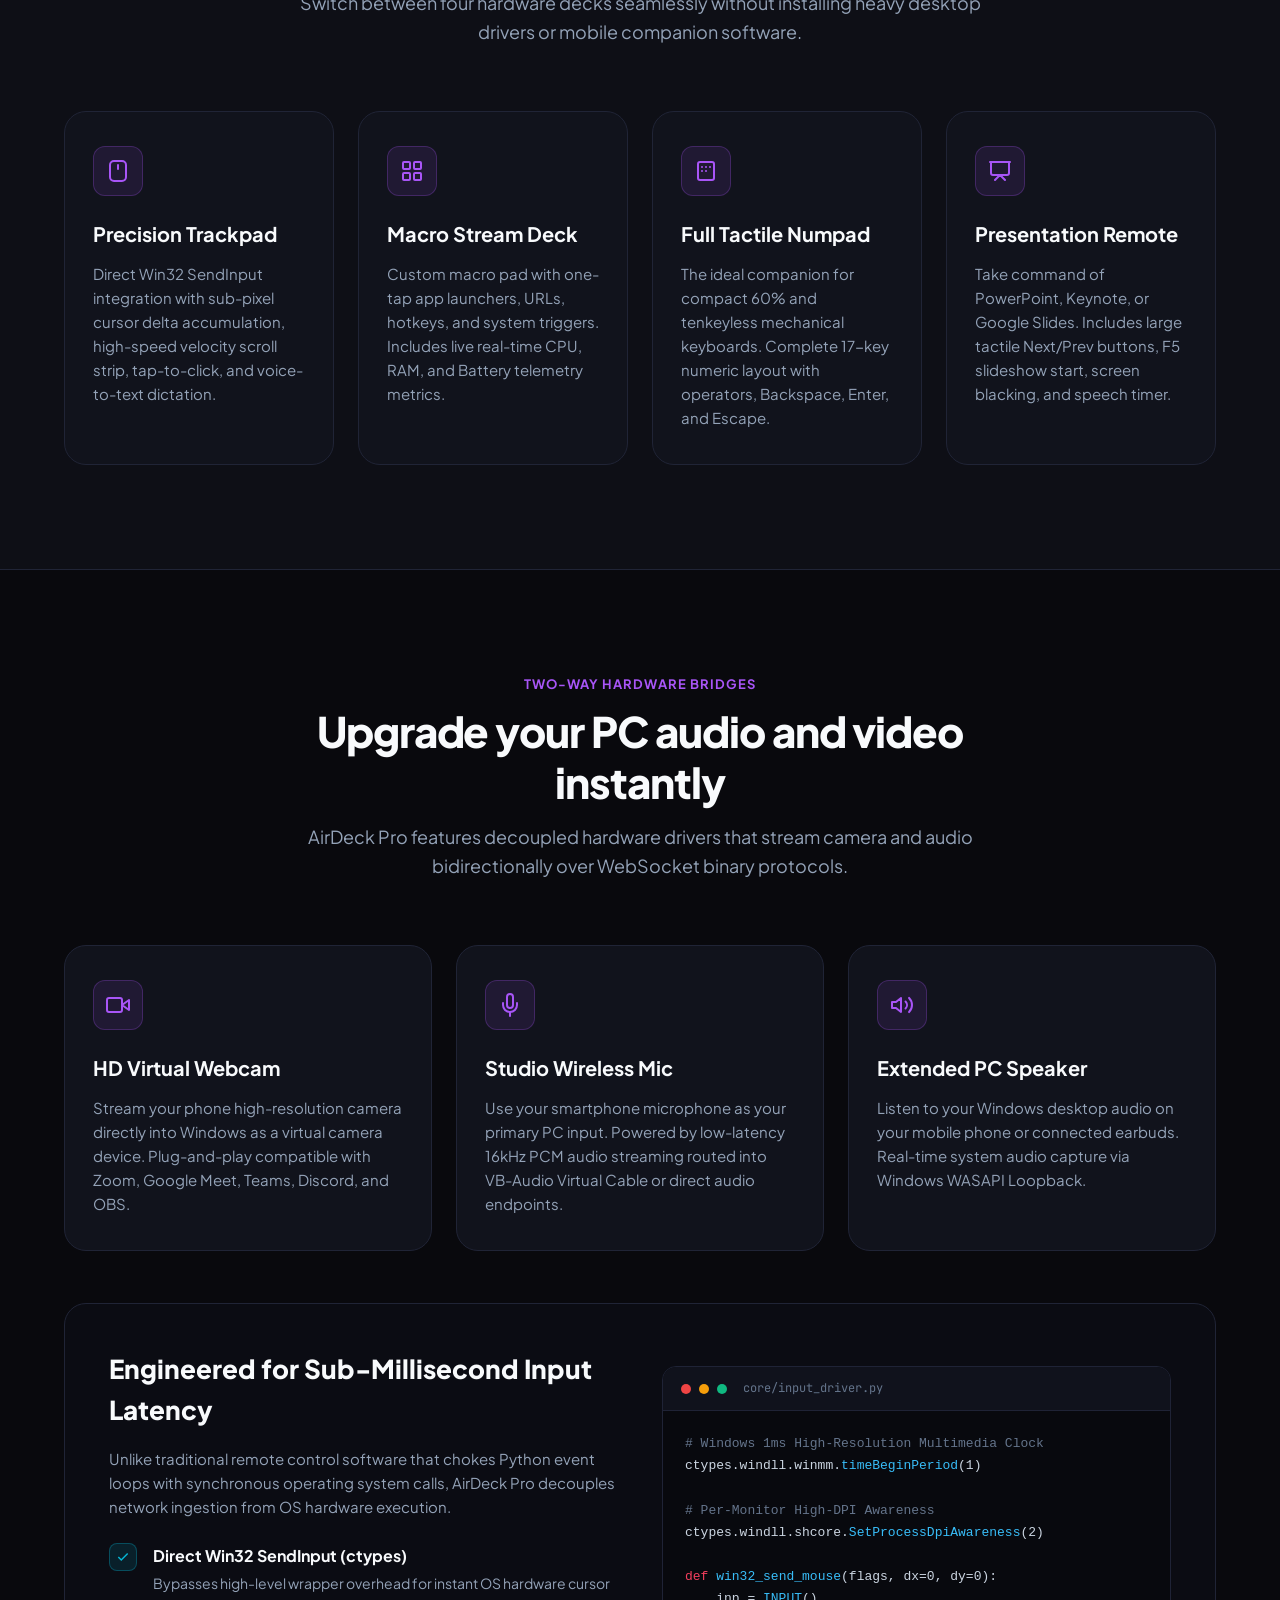
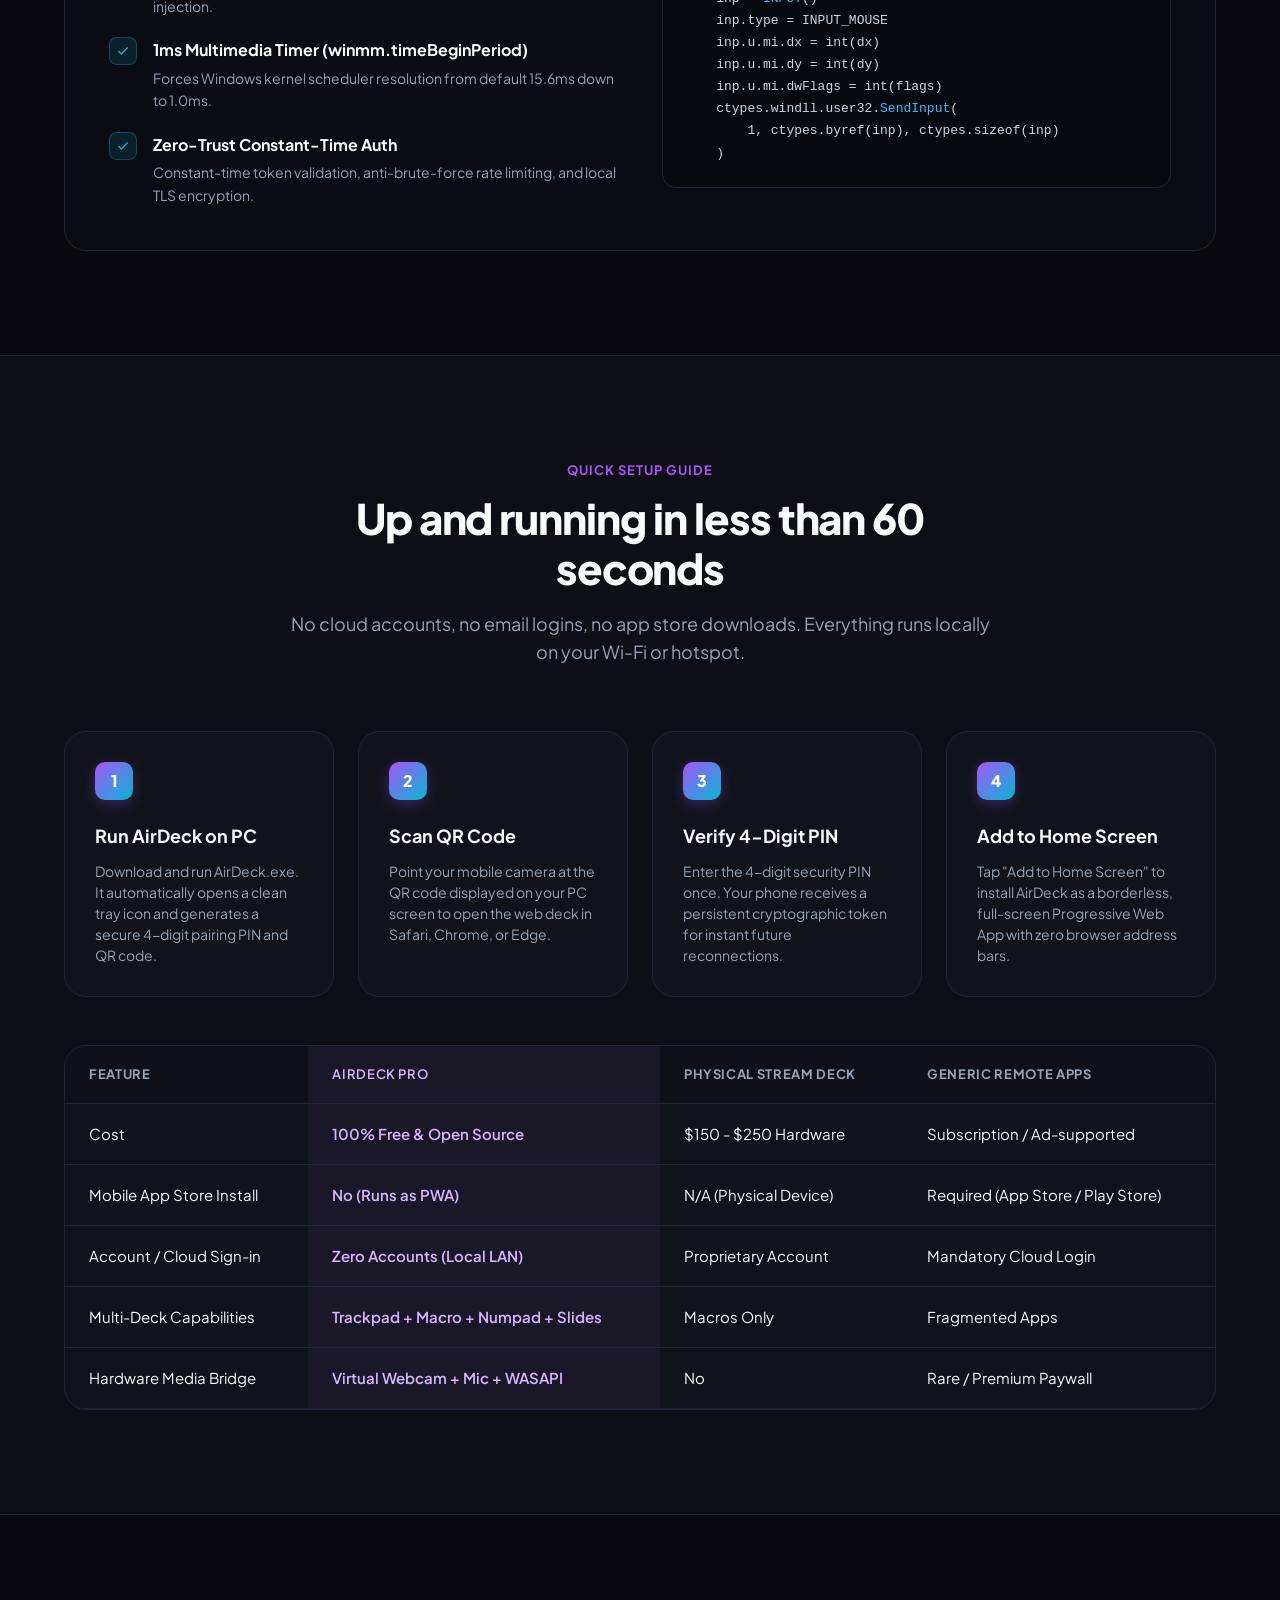
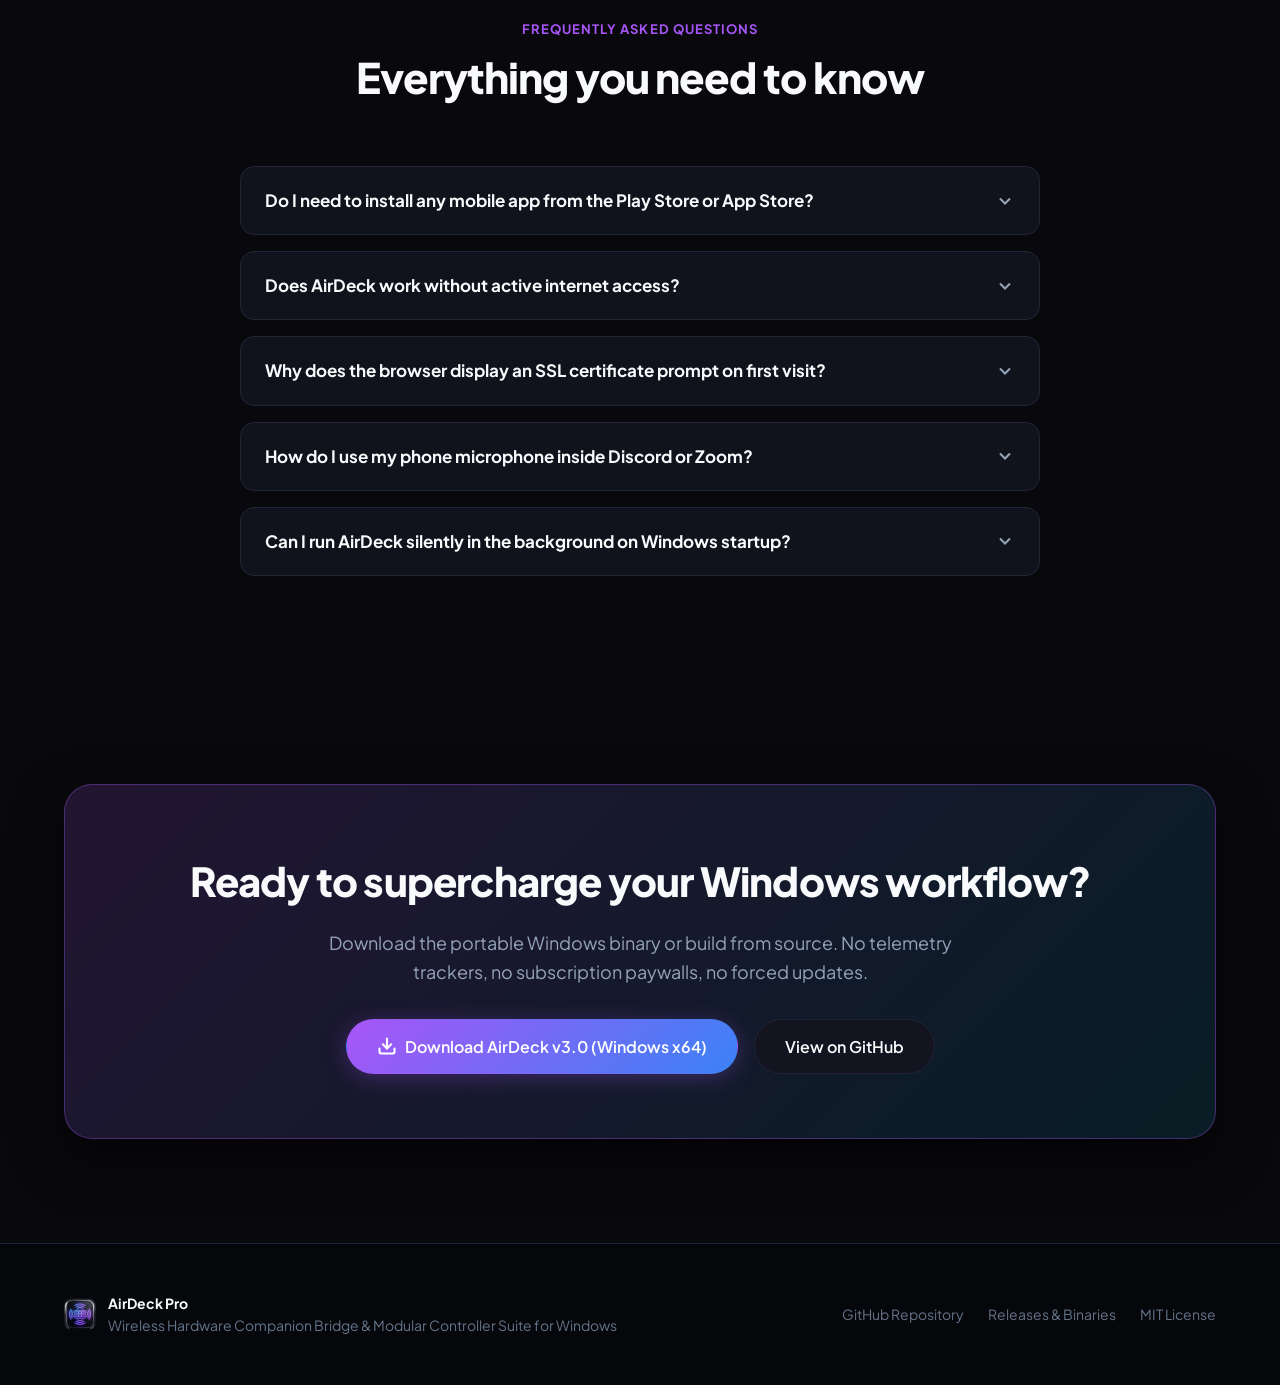
==== commit ebd57090: "feat: redesign landing page with official brand logo, titanium neon theme, and expansive desktop con" ====
--- a/docs/index.html
+++ b/docs/index.html
@@ -6,33 +6,47 @@
   <title>AirDeck Pro - Wireless Hardware Companion Suite for Windows</title>
   <meta name="description" content="Turn any smartphone into an ultra-low-latency wireless trackpad, macro stream deck, numeric keypad, presentation remote, virtual webcam, and microphone for Windows PCs without installing any mobile app.">
   <meta name="keywords" content="stream deck, virtual webcam, trackpad, touchpad, remote control, pwa, windows utility, wireless controller, numpad, presentation clicker, wasapi loopback">
-  <link rel="icon" type="image/svg+xml" href="data:image/svg+xml,%3Csvg xmlns='http://www.w3.org/2000/svg' viewBox='0 0 24 24' fill='%236366f1'%3E%3Crect x='2' y='3' width='20' height='14' rx='2' fill='none' stroke='%236366f1' stroke-width='2'/%3E%3Cpath d='M8 21h8M12 17v4' stroke='%236366f1' stroke-width='2' stroke-linecap='round'/%3E%3C/svg%3E">
+  
+  <!-- Favicon using official AirDeck icon -->
+  <link rel="icon" type="image/png" sizes="64x64" href="favicon.png">
+  <link rel="apple-touch-icon" sizes="192x192" href="apple-touch-icon.png">
+  
+  <!-- Fonts -->
   <link rel="preconnect" href="https://fonts.googleapis.com">
   <link rel="preconnect" href="https://fonts.gstatic.com" crossorigin>
-  <link href="https://fonts.googleapis.com/css2?family=Plus+Jakarta+Sans:wght@400;500;600;700;800&family=JetBrains+Mono:wght@400;500;600&display=swap" rel="stylesheet">
+  <link href="https://fonts.googleapis.com/css2?family=Plus+Jakarta+Sans:wght@400;500;600;700;800&family=JetBrains+Mono:wght@400;500;600;700&display=swap" rel="stylesheet">
+  
   <style>
     :root {
-      --bg: #090a0f;
-      --bg-alt: #0e111a;
-      --surface: #141724;
-      --surface-hover: #1c2032;
-      --border: #23283d;
-      --border-focus: #3b4366;
-      --primary: #6366f1;
-      --primary-hover: #4f46e5;
-      --primary-glow: rgba(99, 102, 241, 0.25);
-      --accent: #06b6d4;
-      --accent-glow: rgba(6, 182, 212, 0.2);
+      /* Theme harmonized with official AirDeck neon squircle logo */
+      --bg: #09090d;
+      --bg-alt: #0e0f16;
+      --surface: #13141f;
+      --surface-hover: #1a1c2b;
+      --surface-card: #11131c;
+      --border: #202436;
+      --border-focus: #373e5e;
+      
+      /* Neon Purple & Electric Cyan Accents from Logo */
+      --neon-purple: #a855f7;
+      --neon-purple-glow: rgba(168, 85, 247, 0.28);
+      --neon-cyan: #06b6d4;
+      --neon-cyan-glow: rgba(6, 182, 212, 0.22);
+      --neon-blue: #3b82f6;
+      --titanium: #94a3b8;
+      
       --text: #f8fafc;
       --text-muted: #94a3b8;
       --text-dim: #64748b;
       --success: #10b981;
       --warning: #f59e0b;
       --danger: #ef4444;
+      
       --radius-sm: 8px;
-      --radius-md: 12px;
-      --radius-lg: 20px;
+      --radius-md: 14px;
+      --radius-lg: 22px;
       --radius-full: 9999px;
+      
       --font: 'Plus Jakarta Sans', -apple-system, BlinkMacSystemFont, 'Segoe UI', Roboto, sans-serif;
       --font-mono: 'JetBrains Mono', monospace;
     }
@@ -56,7 +70,6 @@
       -webkit-font-smoothing: antialiased;
     }
 
-    /* Container and Layout */
     .container {
       width: 100%;
       max-width: 1200px;
@@ -69,9 +82,9 @@
       position: sticky;
       top: 0;
       z-index: 100;
-      backdrop-filter: blur(16px);
-      -webkit-backdrop-filter: blur(16px);
-      background: rgba(9, 10, 15, 0.85);
+      backdrop-filter: blur(18px);
+      -webkit-backdrop-filter: blur(18px);
+      background: rgba(9, 9, 13, 0.85);
       border-bottom: 1px solid var(--border);
     }
 
@@ -79,35 +92,27 @@
       display: flex;
       align-items: center;
       justify-content: space-between;
-      height: 72px;
+      height: 76px;
     }
 
     .brand {
       display: flex;
       align-items: center;
-      gap: 12px;
+      gap: 14px;
       text-decoration: none;
       color: var(--text);
       font-weight: 800;
-      font-size: 20px;
+      font-size: 21px;
       letter-spacing: -0.02em;
     }
 
-    .brand-icon {
-      width: 36px;
-      height: 36px;
-      background: linear-gradient(135deg, var(--primary), var(--accent));
+    .brand-logo {
+      width: 40px;
+      height: 40px;
       border-radius: 10px;
-      display: flex;
-      align-items: center;
-      justify-content: center;
-      box-shadow: 0 4px 16px var(--primary-glow);
-    }
-
-    .brand-icon svg {
-      width: 20px;
-      height: 20px;
-      stroke: #fff;
+      object-fit: cover;
+      box-shadow: 0 0 16px var(--neon-purple-glow), 0 0 8px var(--neon-cyan-glow);
+      border: 1px solid rgba(255, 255, 255, 0.15);
     }
 
     .nav-links {
@@ -141,7 +146,7 @@
       align-items: center;
       justify-content: center;
       gap: 8px;
-      padding: 10px 20px;
+      padding: 10px 22px;
       font-size: 14px;
       font-weight: 600;
       border-radius: var(--radius-full);
@@ -153,26 +158,25 @@
     }
 
     .btn-sm {
-      padding: 8px 16px;
+      padding: 8px 18px;
       font-size: 13px;
     }
 
     .btn-lg {
-      padding: 14px 28px;
+      padding: 14px 30px;
       font-size: 16px;
-      border-radius: var(--radius-full);
     }
 
     .btn-primary {
-      background: linear-gradient(135deg, var(--primary), #4338ca);
+      background: linear-gradient(135deg, var(--neon-purple), var(--neon-blue));
       color: #fff;
-      box-shadow: 0 4px 20px var(--primary-glow);
+      box-shadow: 0 4px 22px var(--neon-purple-glow);
     }
 
     .btn-primary:hover {
       transform: translateY(-2px);
-      box-shadow: 0 6px 24px var(--primary-glow);
-      background: linear-gradient(135deg, #7073ff, #4f46e5);
+      box-shadow: 0 6px 28px rgba(168, 85, 247, 0.45);
+      background: linear-gradient(135deg, #b86bfc, #4f8df9);
     }
 
     .btn-secondary {
@@ -190,29 +194,28 @@
     /* Hero Section */
     .hero {
       position: relative;
-      padding: 96px 0 64px;
+      padding: 80px 0 72px;
       overflow: hidden;
     }
 
-    .hero-glow-1 {
+    .hero-glow-purple {
       position: absolute;
-      top: -100px;
-      left: 50%;
-      transform: translateX(-50%);
-      width: 700px;
-      height: 400px;
-      background: radial-gradient(circle, var(--primary-glow) 0%, transparent 70%);
+      top: -120px;
+      left: 30%;
+      width: 600px;
+      height: 450px;
+      background: radial-gradient(circle, var(--neon-purple-glow) 0%, transparent 70%);
       pointer-events: none;
       z-index: 0;
     }
 
-    .hero-glow-2 {
+    .hero-glow-cyan {
       position: absolute;
-      top: 150px;
-      right: 10%;
-      width: 400px;
-      height: 300px;
-      background: radial-gradient(circle, var(--accent-glow) 0%, transparent 70%);
+      top: 60px;
+      right: 20%;
+      width: 500px;
+      height: 400px;
+      background: radial-gradient(circle, var(--neon-cyan-glow) 0%, transparent 70%);
       pointer-events: none;
       z-index: 0;
     }
@@ -221,56 +224,57 @@
       position: relative;
       z-index: 1;
       text-align: center;
-      max-width: 860px;
+      max-width: 900px;
       margin: 0 auto;
     }
 
-    .badge {
+    .hero-badge-wrap {
       display: inline-flex;
       align-items: center;
-      gap: 8px;
-      background: rgba(99, 102, 241, 0.1);
-      border: 1px solid rgba(99, 102, 241, 0.3);
-      color: #a5b4fc;
-      padding: 6px 14px;
+      gap: 10px;
+      background: rgba(168, 85, 247, 0.1);
+      border: 1px solid rgba(168, 85, 247, 0.3);
+      padding: 6px 16px;
       border-radius: var(--radius-full);
+      margin-bottom: 28px;
+    }
+
+    .badge-icon-img {
+      width: 20px;
+      height: 20px;
+      border-radius: 4px;
+    }
+
+    .badge-text {
+      color: #d8b4fe;
       font-size: 13px;
       font-weight: 600;
+    }
+
+    .hero-title {
+      font-size: 60px;
+      font-weight: 800;
+      line-height: 1.12;
+      letter-spacing: -0.035em;
       margin-bottom: 24px;
     }
 
-    .badge-dot {
-      width: 8px;
-      height: 8px;
-      background: var(--success);
-      border-radius: 50%;
-      box-shadow: 0 0 8px var(--success);
-    }
-
-    .hero-title {
-      font-size: 58px;
-      font-weight: 800;
-      line-height: 1.1;
-      letter-spacing: -0.03em;
-      margin-bottom: 24px;
-    }
-
-    .hero-title span {
-      background: linear-gradient(135deg, #fff 30%, #94a3b8 100%);
+    .hero-title .title-white {
+      background: linear-gradient(135deg, #ffffff 40%, #cbd5e1 100%);
       -webkit-background-clip: text;
       -webkit-text-fill-color: transparent;
     }
 
     .hero-title .gradient-text {
-      background: linear-gradient(135deg, #818cf8 0%, #38bdf8 100%);
+      background: linear-gradient(135deg, #c084fc 0%, #38bdf8 100%);
       -webkit-background-clip: text;
       -webkit-text-fill-color: transparent;
     }
 
     .hero-desc {
-      font-size: 19px;
+      font-size: 20px;
       color: var(--text-muted);
-      max-width: 720px;
+      max-width: 760px;
       margin: 0 auto 36px;
       line-height: 1.6;
     }
@@ -281,7 +285,7 @@
       justify-content: center;
       gap: 16px;
       flex-wrap: wrap;
-      margin-bottom: 48px;
+      margin-bottom: 40px;
     }
 
     .hero-subtext {
@@ -290,7 +294,7 @@
       display: flex;
       align-items: center;
       justify-content: center;
-      gap: 20px;
+      gap: 24px;
       flex-wrap: wrap;
     }
 
@@ -300,309 +304,446 @@
       gap: 6px;
     }
 
-    /* Interactive Simulator */
-    .sim-wrap {
-      margin-top: 64px;
-      display: flex;
-      justify-content: center;
+    /* Expansive Console Interface Showcase (Replacing Mobile Frame) */
+    .deck-console-wrap {
+      margin-top: 60px;
       position: relative;
       z-index: 2;
     }
 
-    .device-frame {
-      width: 360px;
-      background: #111420;
-      border: 8px solid #1e2336;
-      border-radius: 40px;
-      box-shadow: 0 30px 80px rgba(0, 0, 0, 0.8), 0 0 40px var(--primary-glow);
+    .deck-console {
+      background: #0d0e15;
+      border: 1px solid var(--border);
+      border-radius: var(--radius-lg);
+      box-shadow: 0 30px 80px rgba(0, 0, 0, 0.7), 0 0 35px var(--neon-purple-glow);
       overflow: hidden;
-      display: flex;
-      flex-direction: column;
-    }
-
-    .device-notch {
-      height: 24px;
-      background: #111420;
-      display: flex;
-      justify-content: center;
-      align-items: center;
-    }
-
-    .device-speaker {
-      width: 60px;
-      height: 4px;
-      background: #23283d;
-      border-radius: 2px;
-    }
-
-    .sim-header {
-      padding: 12px 16px;
-      background: #0d0f18;
-      border-bottom: 1px solid #1e2235;
+    }
+
+    .console-topbar {
+      background: #12141f;
+      border-bottom: 1px solid var(--border);
+      padding: 14px 20px;
       display: flex;
       align-items: center;
       justify-content: space-between;
-    }
-
-    .sim-status {
-      display: flex;
+      flex-wrap: wrap;
+      gap: 12px;
+    }
+
+    .console-brand-group {
+      display: flex;
+      align-items: center;
+      gap: 12px;
+    }
+
+    .console-logo {
+      width: 28px;
+      height: 28px;
+      border-radius: 6px;
+      object-fit: cover;
+    }
+
+    .console-status-pill {
+      display: inline-flex;
       align-items: center;
       gap: 6px;
+      background: rgba(16, 185, 129, 0.12);
+      border: 1px solid rgba(16, 185, 129, 0.25);
+      color: var(--success);
       font-size: 12px;
       font-weight: 600;
-      color: var(--success);
-    }
-
-    .sim-status-dot {
-      width: 7px;
-      height: 7px;
+      padding: 3px 10px;
+      border-radius: var(--radius-full);
+    }
+
+    .console-dot {
+      width: 6px;
+      height: 6px;
       background: var(--success);
       border-radius: 50%;
       box-shadow: 0 0 6px var(--success);
     }
 
-    .sim-tools {
-      display: flex;
+    .console-tabs {
+      display: flex;
+      align-items: center;
       gap: 6px;
-    }
-
-    .sim-tool-btn {
-      background: #191c2b;
-      border: 1px solid #282d44;
-      color: var(--text-muted);
-      border-radius: 6px;
-      padding: 4px 8px;
-      font-size: 11px;
-      font-weight: 500;
+      background: #090a10;
+      padding: 4px;
+      border-radius: 10px;
+      border: 1px solid #1a1e2e;
+    }
+
+    .console-tab-btn {
+      background: transparent;
+      border: none;
+      color: var(--text-dim);
+      font-size: 13px;
+      font-weight: 600;
+      padding: 6px 14px;
+      border-radius: 8px;
       cursor: pointer;
-    }
-
-    .sim-content {
-      height: 380px;
-      background: #090a10;
+      transition: all 0.2s ease;
+      display: flex;
+      align-items: center;
+      gap: 6px;
+    }
+
+    .console-tab-btn svg {
+      width: 16px;
+      height: 16px;
+      stroke: currentColor;
+    }
+
+    .console-tab-btn:hover {
+      color: var(--text);
+    }
+
+    .console-tab-btn.active {
+      background: #1a1c2b;
+      color: #d8b4fe;
+      border: 1px solid rgba(168, 85, 247, 0.35);
+      box-shadow: 0 2px 8px var(--neon-purple-glow);
+    }
+
+    .console-body {
+      padding: 24px;
+      min-height: 420px;
+      background: #0a0b11;
+    }
+
+    .deck-panel {
+      display: none;
+    }
+
+    .deck-panel.active {
+      display: block;
+    }
+
+    /* Tab 1: Trackpad & Quick Shortcuts */
+    .trackpad-layout {
+      display: grid;
+      grid-template-columns: 2fr 1fr;
+      gap: 20px;
+    }
+
+    .trackpad-surface {
+      background: #11131c;
+      border: 1px dashed #262c44;
+      border-radius: 16px;
+      height: 360px;
       position: relative;
-      overflow: hidden;
-    }
-
-    .sim-deck {
-      display: none;
-      height: 100%;
-      padding: 14px;
-      flex-direction: column;
-    }
-
-    .sim-deck.active {
-      display: flex;
-    }
-
-    /* Deck 1 Trackpad */
-    .sim-trackpad-area {
-      flex: 1;
-      background: #121522;
-      border: 1px dashed #262c45;
-      border-radius: 12px;
-      position: relative;
-      display: flex;
-      align-items: center;
-      justify-content: center;
       cursor: crosshair;
       user-select: none;
-    }
-
-    .sim-trackpad-hint {
+      display: flex;
+      flex-direction: column;
+      align-items: center;
+      justify-content: center;
+    }
+
+    .trackpad-hint {
       color: var(--text-dim);
-      font-size: 12px;
+      font-size: 14px;
+      font-weight: 500;
       pointer-events: none;
     }
 
-    .sim-cursor {
+    .trackpad-cursor-dot {
       position: absolute;
-      width: 14px;
-      height: 14px;
-      background: var(--primary);
+      width: 18px;
+      height: 18px;
+      background: var(--neon-purple);
       border-radius: 50%;
-      box-shadow: 0 0 10px var(--primary);
+      box-shadow: 0 0 16px var(--neon-purple), 0 0 8px var(--neon-cyan);
       transform: translate(-50%, -50%);
       pointer-events: none;
       transition: transform 0.05s ease-out;
     }
 
-    .sim-mouse-buttons {
-      display: grid;
-      grid-template-columns: 1fr 1fr;
-      gap: 8px;
-      margin-top: 10px;
-    }
-
-    .sim-mouse-btn {
-      background: #181c2c;
-      border: 1px solid #282f48;
-      color: var(--text);
-      padding: 10px;
-      border-radius: 8px;
-      font-size: 12px;
-      font-weight: 600;
-      cursor: pointer;
-    }
-
-    .sim-mouse-btn:active {
-      background: var(--primary);
-    }
-
-    /* Deck 2 Stream Deck */
-    .sim-telemetry {
-      display: grid;
-      grid-template-columns: 1fr 1fr 1fr;
-      gap: 8px;
-      margin-bottom: 12px;
-    }
-
-    .sim-telem-card {
-      background: #141726;
-      border: 1px solid #242940;
-      border-radius: 8px;
-      padding: 6px;
-      text-align: center;
-    }
-
-    .sim-telem-label {
-      font-size: 10px;
-      color: var(--text-dim);
-    }
-
-    .sim-telem-val {
-      font-size: 13px;
-      font-weight: 700;
-      color: var(--text);
-    }
-
-    .sim-macro-grid {
-      display: grid;
-      grid-template-columns: repeat(3, 1fr);
-      gap: 8px;
-      flex: 1;
-    }
-
-    .sim-macro-btn {
-      background: #161928;
-      border: 1px solid #272d46;
-      border-radius: 10px;
+    .trackpad-right-col {
       display: flex;
       flex-direction: column;
-      align-items: center;
-      justify-content: center;
-      gap: 4px;
-      cursor: pointer;
-      color: var(--text);
-      font-size: 11px;
-      font-weight: 600;
-      transition: all 0.15s ease;
-    }
-
-    .sim-macro-btn:hover {
-      background: #20243a;
-      border-color: var(--primary);
-    }
-
-    .sim-macro-btn svg {
-      width: 18px;
-      height: 18px;
-      stroke: var(--primary);
-    }
-
-    /* Deck 3 Numpad */
-    .sim-numpad-grid {
-      display: grid;
-      grid-template-columns: repeat(4, 1fr);
-      gap: 6px;
-      flex: 1;
-    }
-
-    .sim-num-display {
-      grid-column: span 4;
-      background: #121522;
-      border: 1px solid #23283f;
-      border-radius: 8px;
-      padding: 10px 12px;
-      text-align: right;
-      font-family: var(--font-mono);
-      font-size: 18px;
-      font-weight: 700;
-      color: var(--accent);
-      min-height: 42px;
-    }
-
-    .sim-num-btn {
-      background: #161928;
-      border: 1px solid #262c44;
-      border-radius: 8px;
-      color: var(--text);
-      font-size: 14px;
-      font-weight: 600;
-      cursor: pointer;
-      display: flex;
-      align-items: center;
-      justify-content: center;
-      min-height: 40px;
-    }
-
-    .sim-num-btn:active {
-      background: var(--primary);
-    }
-
-    .sim-num-op {
-      background: #1e2238;
-      color: #a5b4fc;
-    }
-
-    /* Deck 4 Presenter */
-    .sim-timer-box {
-      background: #141726;
-      border: 1px solid #242940;
-      border-radius: 12px;
-      padding: 16px;
-      text-align: center;
-      margin-bottom: 16px;
-    }
-
-    .sim-timer-label {
-      font-size: 11px;
-      color: var(--text-dim);
-      letter-spacing: 0.05em;
-    }
-
-    .sim-timer-digits {
-      font-family: var(--font-mono);
-      font-size: 32px;
-      font-weight: 800;
-      color: var(--text);
-      margin: 6px 0;
-    }
-
-    .sim-timer-btn {
-      background: var(--primary);
-      border: none;
-      color: #fff;
-      padding: 6px 16px;
-      border-radius: var(--radius-full);
-      font-size: 12px;
-      font-weight: 600;
-      cursor: pointer;
-    }
-
-    .sim-slide-nav {
+      gap: 14px;
+    }
+
+    .action-button-grid {
       display: grid;
       grid-template-columns: 1fr 1fr;
       gap: 10px;
+    }
+
+    .action-btn {
+      background: #141724;
+      border: 1px solid var(--border);
+      color: var(--text);
+      padding: 12px;
+      border-radius: 10px;
+      font-size: 13px;
+      font-weight: 600;
+      cursor: pointer;
+      display: flex;
+      align-items: center;
+      justify-content: center;
+      gap: 8px;
+      transition: all 0.15s ease;
+    }
+
+    .action-btn:hover {
+      background: #1e2235;
+      border-color: var(--neon-purple);
+      color: #fff;
+    }
+
+    .action-btn:active {
+      transform: scale(0.98);
+    }
+
+    .media-cluster-card {
+      background: #11131d;
+      border: 1px solid var(--border);
+      border-radius: 12px;
+      padding: 16px;
+      display: flex;
+      flex-direction: column;
+      gap: 12px;
+    }
+
+    .cluster-title {
+      font-size: 11px;
+      font-weight: 700;
+      color: var(--text-dim);
+      text-transform: uppercase;
+      letter-spacing: 0.05em;
+    }
+
+    .media-btn-row {
+      display: flex;
+      gap: 8px;
+      justify-content: space-between;
+    }
+
+    .media-circle-btn {
       flex: 1;
-    }
-
-    .sim-slide-btn {
-      background: #191d30;
-      border: 1px solid #293050;
+      height: 42px;
+      background: #171b2a;
+      border: 1px solid #282f48;
+      border-radius: 8px;
+      color: var(--text);
+      display: flex;
+      align-items: center;
+      justify-content: center;
+      cursor: pointer;
+      transition: all 0.15s ease;
+    }
+
+    .media-circle-btn:hover {
+      background: #20263b;
+      border-color: var(--neon-cyan);
+    }
+
+    .media-circle-btn svg {
+      width: 18px;
+      height: 18px;
+      stroke: currentColor;
+    }
+
+    /* Tab 2: Stream Deck Grid */
+    .streamdeck-layout {
+      display: flex;
+      flex-direction: column;
+      gap: 20px;
+    }
+
+    .telemetry-dashboard {
+      display: grid;
+      grid-template-columns: repeat(3, 1fr);
+      gap: 14px;
+    }
+
+    .telemetry-card {
+      background: #12141f;
+      border: 1px solid var(--border);
       border-radius: 12px;
+      padding: 14px 18px;
+      display: flex;
+      align-items: center;
+      justify-content: space-between;
+    }
+
+    .telem-info-label {
+      font-size: 11px;
+      font-weight: 700;
+      color: var(--text-dim);
+      text-transform: uppercase;
+    }
+
+    .telem-info-val {
+      font-size: 22px;
+      font-weight: 800;
+      font-family: var(--font-mono);
       color: var(--text);
-      font-size: 15px;
+    }
+
+    .telem-bar-track {
+      width: 80px;
+      height: 6px;
+      background: #1f2438;
+      border-radius: 3px;
+      overflow: hidden;
+      margin-top: 6px;
+    }
+
+    .telem-bar-fill {
+      height: 100%;
+      border-radius: 3px;
+      transition: width 0.4s ease;
+    }
+
+    .macro-tile-grid {
+      display: grid;
+      grid-template-columns: repeat(4, 1fr);
+      gap: 14px;
+    }
+
+    .macro-tile {
+      background: #131522;
+      border: 1px solid var(--border);
+      border-radius: 14px;
+      padding: 20px 16px;
+      display: flex;
+      flex-direction: column;
+      align-items: center;
+      justify-content: center;
+      gap: 10px;
+      cursor: pointer;
+      color: var(--text);
+      font-size: 13px;
+      font-weight: 600;
+      transition: all 0.2s ease;
+    }
+
+    .macro-tile:hover {
+      background: #1c2033;
+      transform: translateY(-3px);
+      box-shadow: 0 8px 20px rgba(0, 0, 0, 0.4);
+    }
+
+    .macro-tile svg {
+      width: 26px;
+      height: 26px;
+    }
+
+    .tile-purple:hover { border-color: var(--neon-purple); box-shadow: 0 6px 20px var(--neon-purple-glow); }
+    .tile-cyan:hover { border-color: var(--neon-cyan); box-shadow: 0 6px 20px var(--neon-cyan-glow); }
+    .tile-blue:hover { border-color: var(--neon-blue); }
+
+    /* Tab 3: Numpad */
+    .numpad-layout {
+      max-width: 440px;
+      margin: 0 auto;
+    }
+
+    .numpad-screen {
+      background: #11131c;
+      border: 1px solid var(--border);
+      border-radius: 12px;
+      padding: 16px 20px;
+      text-align: right;
+      font-family: var(--font-mono);
+      font-size: 28px;
+      font-weight: 700;
+      color: var(--neon-cyan);
+      margin-bottom: 16px;
+      min-height: 64px;
+    }
+
+    .numpad-keys-grid {
+      display: grid;
+      grid-template-columns: repeat(4, 1fr);
+      gap: 10px;
+    }
+
+    .numkey {
+      background: #141724;
+      border: 1px solid var(--border);
+      border-radius: 10px;
+      color: var(--text);
+      font-size: 18px;
+      font-weight: 600;
+      height: 52px;
+      display: flex;
+      align-items: center;
+      justify-content: center;
+      cursor: pointer;
+      transition: all 0.15s ease;
+    }
+
+    .numkey:hover {
+      background: #1e2235;
+      border-color: var(--neon-purple);
+    }
+
+    .numkey:active {
+      transform: scale(0.96);
+      background: var(--neon-purple);
+    }
+
+    .numkey-op {
+      background: #1b1e2e;
+      color: #c084fc;
+    }
+
+    /* Tab 4: Presenter */
+    .presenter-layout {
+      display: grid;
+      grid-template-columns: 1fr 1fr;
+      gap: 24px;
+      align-items: center;
+    }
+
+    .presenter-timer-box {
+      background: #12141f;
+      border: 1px solid var(--border);
+      border-radius: 16px;
+      padding: 32px 24px;
+      text-align: center;
+    }
+
+    .timer-caption {
+      font-size: 12px;
+      font-weight: 700;
+      color: var(--text-dim);
+      letter-spacing: 0.08em;
+      text-transform: uppercase;
+    }
+
+    .timer-clock {
+      font-family: var(--font-mono);
+      font-size: 48px;
+      font-weight: 800;
+      color: var(--text);
+      margin: 12px 0 20px;
+    }
+
+    .presenter-controls-col {
+      display: flex;
+      flex-direction: column;
+      gap: 14px;
+    }
+
+    .slide-clicker-grid {
+      display: grid;
+      grid-template-columns: 1fr 1fr;
+      gap: 14px;
+    }
+
+    .big-slide-btn {
+      height: 110px;
+      background: #141724;
+      border: 1px solid var(--border);
+      border-radius: 14px;
+      color: var(--text);
+      font-size: 18px;
       font-weight: 700;
       display: flex;
       flex-direction: column;
@@ -610,43 +751,16 @@
       justify-content: center;
       gap: 8px;
       cursor: pointer;
-    }
-
-    .sim-slide-btn:active {
-      background: var(--primary);
-    }
-
-    /* Simulator Tab Bar */
-    .sim-tabs {
-      background: #0d0f18;
-      border-top: 1px solid #1e2235;
-      display: grid;
-      grid-template-columns: repeat(4, 1fr);
-      padding: 8px 4px 14px;
-    }
-
-    .sim-tab-item {
-      display: flex;
-      flex-direction: column;
-      align-items: center;
-      gap: 4px;
-      background: none;
-      border: none;
-      color: var(--text-dim);
-      font-size: 10px;
-      font-weight: 600;
-      cursor: pointer;
-      padding: 4px 0;
-    }
-
-    .sim-tab-item.active {
-      color: var(--primary);
-    }
-
-    .sim-tab-item svg {
-      width: 18px;
-      height: 18px;
-      stroke: currentColor;
+      transition: all 0.2s ease;
+    }
+
+    .big-slide-btn:hover {
+      background: #1d2133;
+      border-color: var(--neon-purple);
+    }
+
+    .big-slide-btn:active {
+      background: var(--neon-purple);
     }
 
     /* Section Styles */
@@ -663,12 +777,12 @@
 
     .section-header {
       text-align: center;
-      max-width: 680px;
+      max-width: 720px;
       margin: 0 auto 64px;
     }
 
     .section-tag {
-      color: var(--primary);
+      color: var(--neon-purple);
       font-size: 13px;
       font-weight: 700;
       letter-spacing: 0.08em;
@@ -677,15 +791,15 @@
     }
 
     .section-title {
-      font-size: 40px;
+      font-size: 42px;
       font-weight: 800;
-      letter-spacing: -0.02em;
+      letter-spacing: -0.025em;
       margin-bottom: 16px;
       line-height: 1.2;
     }
 
     .section-desc {
-      font-size: 17px;
+      font-size: 18px;
       color: var(--text-muted);
       line-height: 1.6;
     }
@@ -704,37 +818,36 @@
     }
 
     .card {
-      background: var(--surface);
+      background: var(--surface-card);
       border: 1px solid var(--border);
       border-radius: var(--radius-lg);
-      padding: 32px 28px;
+      padding: 34px 28px;
       transition: all 0.25s ease;
       position: relative;
-      overflow: hidden;
     }
 
     .card:hover {
       transform: translateY(-4px);
       border-color: var(--border-focus);
-      box-shadow: 0 16px 40px rgba(0, 0, 0, 0.4);
+      box-shadow: 0 16px 40px rgba(0, 0, 0, 0.45);
     }
 
     .card-icon {
-      width: 48px;
-      height: 48px;
-      background: rgba(99, 102, 241, 0.1);
-      border: 1px solid rgba(99, 102, 241, 0.2);
+      width: 50px;
+      height: 50px;
+      background: rgba(168, 85, 247, 0.1);
+      border: 1px solid rgba(168, 85, 247, 0.25);
       border-radius: 12px;
       display: flex;
       align-items: center;
       justify-content: center;
-      margin-bottom: 20px;
+      margin-bottom: 22px;
     }
 
     .card-icon svg {
       width: 24px;
       height: 24px;
-      stroke: var(--primary);
+      stroke: var(--neon-purple);
     }
 
     .card-title {
@@ -750,19 +863,19 @@
       line-height: 1.6;
     }
 
-    /* Architecture / Deep Dive Box */
+    /* Architecture Box */
     .tech-box {
-      background: #0d0f18;
+      background: #0b0c13;
       border: 1px solid var(--border);
       border-radius: var(--radius-lg);
-      padding: 40px;
-      margin-top: 48px;
+      padding: 44px;
+      margin-top: 52px;
     }
 
     .tech-grid {
       display: grid;
       grid-template-columns: 1fr 1fr;
-      gap: 40px;
+      gap: 44px;
       align-items: center;
     }
 
@@ -770,7 +883,7 @@
       list-style: none;
       display: flex;
       flex-direction: column;
-      gap: 18px;
+      gap: 20px;
     }
 
     .tech-item {
@@ -781,7 +894,7 @@
     .tech-bullet {
       width: 28px;
       height: 28px;
-      background: rgba(6, 182, 212, 0.1);
+      background: rgba(6, 182, 212, 0.12);
       border: 1px solid rgba(6, 182, 212, 0.3);
       border-radius: 8px;
       display: flex;
@@ -793,7 +906,7 @@
     .tech-bullet svg {
       width: 14px;
       height: 14px;
-      stroke: var(--accent);
+      stroke: var(--neon-cyan);
     }
 
     .tech-title {
@@ -810,20 +923,20 @@
 
     .code-window {
       background: #08090e;
-      border: 1px solid #1f2438;
-      border-radius: 12px;
+      border: 1px solid #1f2336;
+      border-radius: 14px;
       overflow: hidden;
       font-family: var(--font-mono);
       font-size: 13px;
     }
 
     .code-header {
-      background: #111420;
-      padding: 10px 16px;
+      background: #10121c;
+      padding: 12px 18px;
       display: flex;
       align-items: center;
       gap: 8px;
-      border-bottom: 1px solid #1f2438;
+      border-bottom: 1px solid #1f2336;
     }
 
     .code-dot {
@@ -837,7 +950,7 @@
     .code-dot-green { background: #10b981; }
 
     .code-body {
-      padding: 20px;
+      padding: 22px;
       line-height: 1.7;
       color: #cbd5e1;
       overflow-x: auto;
@@ -848,7 +961,7 @@
     .code-str { color: #34d399; }
     .code-comment { color: #64748b; }
 
-    /* Setup Steps */
+    /* Steps */
     .steps-grid {
       display: grid;
       grid-template-columns: repeat(auto-fit, minmax(240px, 1fr));
@@ -856,17 +969,16 @@
     }
 
     .step-card {
-      background: var(--surface);
+      background: var(--surface-card);
       border: 1px solid var(--border);
       border-radius: var(--radius-lg);
-      padding: 28px;
-      position: relative;
+      padding: 30px;
     }
 
     .step-num {
-      width: 36px;
-      height: 36px;
-      background: linear-gradient(135deg, var(--primary), var(--accent));
+      width: 38px;
+      height: 38px;
+      background: linear-gradient(135deg, var(--neon-purple), var(--neon-cyan));
       border-radius: 10px;
       display: flex;
       align-items: center;
@@ -874,7 +986,8 @@
       font-weight: 800;
       font-size: 16px;
       color: #fff;
-      margin-bottom: 20px;
+      margin-bottom: 22px;
+      box-shadow: 0 4px 14px var(--neon-purple-glow);
     }
 
     .step-title {
@@ -895,7 +1008,7 @@
       margin-top: 48px;
       border: 1px solid var(--border);
       border-radius: var(--radius-lg);
-      background: var(--surface);
+      background: var(--surface-card);
     }
 
     table {
@@ -911,7 +1024,7 @@
     }
 
     th {
-      background: #10131f;
+      background: #0f1019;
       color: var(--text-muted);
       font-size: 13px;
       font-weight: 700;
@@ -924,12 +1037,12 @@
     }
 
     .highlight-col {
-      background: rgba(99, 102, 241, 0.05);
-      color: #a5b4fc;
+      background: rgba(168, 85, 247, 0.06);
+      color: #d8b4fe;
       font-weight: 600;
     }
 
-    /* FAQ Accordion */
+    /* FAQ */
     .faq-list {
       max-width: 800px;
       margin: 0 auto;
@@ -939,7 +1052,7 @@
     }
 
     .faq-item {
-      background: var(--surface);
+      background: var(--surface-card);
       border: 1px solid var(--border);
       border-radius: var(--radius-md);
       overflow: hidden;
@@ -947,7 +1060,7 @@
     }
 
     .faq-item.open {
-      border-color: var(--primary);
+      border-color: var(--neon-purple);
     }
 
     .faq-question {
@@ -970,7 +1083,7 @@
 
     .faq-item.open .faq-icon {
       transform: rotate(180deg);
-      stroke: var(--primary);
+      stroke: var(--neon-purple);
     }
 
     .faq-answer {
@@ -987,17 +1100,16 @@
 
     /* CTA Section */
     .cta-box {
-      background: linear-gradient(135deg, rgba(99, 102, 241, 0.15) 0%, rgba(6, 182, 212, 0.1) 100%);
-      border: 1px solid rgba(99, 102, 241, 0.3);
+      background: linear-gradient(135deg, rgba(168, 85, 247, 0.16) 0%, rgba(6, 182, 212, 0.12) 100%);
+      border: 1px solid rgba(168, 85, 247, 0.35);
       border-radius: 28px;
       padding: 64px 32px;
       text-align: center;
-      position: relative;
-      overflow: hidden;
+      box-shadow: 0 20px 50px rgba(0, 0, 0, 0.6);
     }
 
     .cta-title {
-      font-size: 38px;
+      font-size: 40px;
       font-weight: 800;
       margin-bottom: 16px;
       letter-spacing: -0.02em;
@@ -1006,7 +1118,7 @@
     .cta-desc {
       font-size: 18px;
       color: var(--text-muted);
-      max-width: 600px;
+      max-width: 640px;
       margin: 0 auto 32px;
     }
 
@@ -1027,6 +1139,18 @@
       gap: 20px;
     }
 
+    .footer-brand {
+      display: flex;
+      align-items: center;
+      gap: 12px;
+    }
+
+    .footer-logo {
+      width: 32px;
+      height: 32px;
+      border-radius: 8px;
+    }
+
     .footer-links {
       display: flex;
       gap: 24px;
@@ -1043,16 +1167,24 @@
       color: var(--text);
     }
 
-    /* Responsive */
     @media (max-width: 768px) {
       .hero-title {
-        font-size: 40px;
+        font-size: 42px;
       }
       .section-title {
-        font-size: 30px;
+        font-size: 32px;
       }
       .nav-links {
         display: none;
+      }
+      .trackpad-layout {
+        grid-template-columns: 1fr;
+      }
+      .macro-tile-grid {
+        grid-template-columns: repeat(2, 1fr);
+      }
+      .presenter-layout {
+        grid-template-columns: 1fr;
       }
       .tech-grid {
         grid-template-columns: 1fr;
@@ -1070,18 +1202,13 @@
   <nav class="nav">
     <div class="container nav-inner">
       <a href="#" class="brand">
-        <div class="brand-icon">
-          <svg viewBox="0 0 24 24" fill="none" stroke-width="2.5" stroke-linecap="round" stroke-linejoin="round">
-            <rect x="2" y="3" width="20" height="14" rx="2"/>
-            <path d="M8 21h8M12 17v4"/>
-          </svg>
-        </div>
+        <img src="airdeck_logo.png" alt="AirDeck Pro Logo" class="brand-logo">
         <span>AirDeck Pro</span>
       </a>
 
       <ul class="nav-links">
+        <li><a href="#console">Interactive Deck</a></li>
         <li><a href="#features">Features</a></li>
-        <li><a href="#simulator">Live Demo</a></li>
         <li><a href="#media-bridge">Media Bridge</a></li>
         <li><a href="#how-it-works">How It Works</a></li>
         <li><a href="#faq">FAQ</a></li>
@@ -1108,19 +1235,22 @@
 
   <!-- Hero Section -->
   <header class="hero">
-    <div class="hero-glow-1"></div>
-    <div class="hero-glow-2"></div>
+    <div class="hero-glow-purple"></div>
+    <div class="hero-glow-cyan"></div>
     <div class="container hero-content">
-      <div class="badge">
-        <span class="badge-dot"></span>
-        AirDeck Pro v3.0.0 is Live on GitHub
+      
+      <div class="hero-badge-wrap">
+        <img src="airdeck_logo.png" alt="AirDeck Icon" class="badge-icon-img">
+        <span class="badge-text">AirDeck Pro v3.0.0 is Live for Windows</span>
       </div>
+
       <h1 class="hero-title">
-        <span>Turn your smartphone into a</span><br>
+        <span class="title-white">Turn your smartphone into a</span><br>
         <span class="gradient-text">Wireless Hardware Deck</span>
       </h1>
+      
       <p class="hero-desc">
-        A zero-install progressive companion for Windows. Transform any phone into a high-precision trackpad, custom macro pad, tactile numpad, presentation clicker, virtual webcam, and studio mic over local Wi-Fi.
+        A zero-install progressive companion for Windows. Transform any phone into a high-precision trackpad, custom macro stream deck, numeric keypad, presentation clicker, virtual webcam, and studio mic over local Wi-Fi.
       </p>
 
       <div class="hero-actions">
@@ -1147,7 +1277,7 @@
         </span>
         <span>
           <svg width="16" height="16" viewBox="0 0 24 24" fill="none" stroke="var(--success)" stroke-width="2"><polyline points="20 6 9 17 4 12"/></svg>
-          1ms Win32 input scheduling
+          1ms Win32 kernel input scheduling
         </span>
         <span>
           <svg width="16" height="16" viewBox="0 0 24 24" fill="none" stroke="var(--success)" stroke-width="2"><polyline points="20 6 9 17 4 12"/></svg>
@@ -1159,144 +1289,234 @@
         </span>
       </div>
 
-      <!-- Live Interactive Simulator -->
-      <div class="sim-wrap" id="simulator">
-        <div class="device-frame">
-          <div class="device-notch"><div class="device-speaker"></div></div>
-
-          <div class="sim-header">
-            <div class="sim-status">
-              <span class="sim-status-dot"></span>
-              AirDeck Connected
+      <!-- Expansive Interactive Deck Console -->
+      <div class="deck-console-wrap" id="console">
+        <div class="deck-console">
+          
+          <div class="console-topbar">
+            <div class="console-brand-group">
+              <img src="airdeck_logo.png" alt="AirDeck Icon" class="console-logo">
+              <span style="font-weight: 700; font-size: 14px;">AirDeck Hardware Console</span>
+              <div class="console-status-pill">
+                <span class="console-dot"></span>
+                Active LAN Session (0ms Latency)
+              </div>
             </div>
-            <div class="sim-tools">
-              <button class="sim-tool-btn" onclick="alert('Triggered Desktop (Win+D)')">Desktop</button>
-              <button class="sim-tool-btn" onclick="alert('Triggered Alt+Tab')">Alt+Tab</button>
-              <button class="sim-tool-btn" onclick="alert('Triggered Snip (Win+Shift+S)')">Snip</button>
+
+            <!-- Tab Switcher -->
+            <div class="console-tabs">
+              <button class="console-tab-btn active" onclick="switchConsoleTab('trackpad', this)">
+                <svg viewBox="0 0 24 24" fill="none" stroke-width="2"><rect x="4" y="2" width="16" height="20" rx="4"/><line x1="12" y1="6" x2="12" y2="10"/></svg>
+                Trackpad & Shortcuts
+              </button>
+              <button class="console-tab-btn" onclick="switchConsoleTab('streamdeck', this)">
+                <svg viewBox="0 0 24 24" fill="none" stroke-width="2"><rect x="3" y="3" width="7" height="7" rx="1"/><rect x="14" y="3" width="7" height="7" rx="1"/><rect x="14" y="14" width="7" height="7" rx="1"/><rect x="3" y="14" width="7" height="7" rx="1"/></svg>
+                Stream Deck & Telemetry
+              </button>
+              <button class="console-tab-btn" onclick="switchConsoleTab('numpad', this)">
+                <svg viewBox="0 0 24 24" fill="none" stroke-width="2"><rect x="4" y="3" width="16" height="18" rx="2"/><line x1="8" y1="8" x2="8.01" y2="8"/><line x1="12" y1="8" x2="12.01" y2="8"/><line x1="16" y1="8" x2="16.01" y2="8"/></svg>
+                Tactile Numpad
+              </button>
+              <button class="console-tab-btn" onclick="switchConsoleTab('presenter', this)">
+                <svg viewBox="0 0 24 24" fill="none" stroke-width="2"><path d="M2 3h20"/><path d="M21 3v11a2 2 0 0 1-2 2H5a2 2 0 0 1-2-2V3"/><path d="m7 21 5-5 5 5"/></svg>
+                Presentation Remote
+              </button>
             </div>
           </div>
 
-          <div class="sim-content">
-            <!-- Deck 1: Trackpad -->
-            <div class="sim-deck active" id="sim-deck-trackpad">
-              <div class="sim-trackpad-area" id="sim-pad">
-                <span class="sim-trackpad-hint">Touchpad Surface (Move cursor here)</span>
-                <div class="sim-cursor" id="sim-dot" style="left: 50%; top: 50%;"></div>
-              </div>
-              <div class="sim-mouse-buttons">
-                <button class="sim-mouse-btn" onclick="simClick('Left')">Left Click</button>
-                <button class="sim-mouse-btn" onclick="simClick('Right')">Right Click</button>
+          <div class="console-body">
+            
+            <!-- Panel 1: Trackpad & Quick Shortcuts -->
+            <div class="deck-panel active" id="panel-trackpad">
+              <div class="trackpad-layout">
+                <div class="trackpad-surface" id="pad-surface">
+                  <span class="trackpad-hint">Interactive Touchpad Surface (Move cursor freely)</span>
+                  <div class="trackpad-cursor-dot" id="cursor-dot" style="left: 50%; top: 50%;"></div>
+                </div>
+
+                <div class="trackpad-right-col">
+                  <div class="action-button-grid">
+                    <button class="action-btn" onclick="simulateAction('Desktop (Win+D)')">
+                      <svg width="16" height="16" viewBox="0 0 24 24" fill="none" stroke="currentColor" stroke-width="2"><rect x="2" y="3" width="20" height="14" rx="2"/><line x1="8" y1="21" x2="16" y2="21"/><line x1="12" y1="17" x2="12" y2="21"/></svg>
+                      Desktop
+                    </button>
+                    <button class="action-btn" onclick="simulateAction('Alt+Tab App Switch')">
+                      <svg width="16" height="16" viewBox="0 0 24 24" fill="none" stroke="currentColor" stroke-width="2"><polyline points="16 3 21 3 21 8"/><line x1="4" y1="20" x2="21" y2="3"/><polyline points="21 16 21 21 16 21"/><line x1="15" y1="15" x2="21" y2="21"/><line x1="4" y1="4" x2="9" y2="9"/></svg>
+                      Alt+Tab
+                    </button>
+                    <button class="action-btn" onclick="simulateAction('Screen Snip (Win+Shift+S)')">
+                      <svg width="16" height="16" viewBox="0 0 24 24" fill="none" stroke="currentColor" stroke-width="2"><circle cx="6" cy="6" r="3"/><circle cx="6" cy="18" r="3"/><line x1="20" y1="4" x2="8.12" y2="15.88"/><line x1="14.47" y1="14.48" x2="20" y2="20"/></svg>
+                      Snip
+                    </button>
+                    <button class="action-btn" onclick="simulateAction('Close Tab (Ctrl+W)')">
+                      <svg width="16" height="16" viewBox="0 0 24 24" fill="none" stroke="currentColor" stroke-width="2"><line x1="18" y1="6" x2="6" y2="18"/><line x1="6" y1="6" x2="18" y2="18"/></svg>
+                      Close Tab
+                    </button>
+                  </div>
+
+                  <div class="action-button-grid">
+                    <button class="action-btn" onclick="pulseCursor()">Left Click</button>
+                    <button class="action-btn" onclick="pulseCursor()">Right Click</button>
+                  </div>
+
+                  <div class="media-cluster-card">
+                    <span class="cluster-title">Tactile Media Cluster</span>
+                    <div class="media-btn-row">
+                      <button class="media-circle-btn" onclick="simulateAction('Seek Back 10s')" title="Seek Back 10s">
+                        <svg viewBox="0 0 24 24" fill="none" stroke-width="2"><polygon points="19 20 9 12 19 4 19 20"/><line x1="5" y1="19" x2="5" y2="5"/></svg>
+                      </button>
+                      <button class="media-circle-btn" onclick="simulateAction('Play / Pause')" title="Play / Pause">
+                        <svg viewBox="0 0 24 24" fill="none" stroke-width="2"><polygon points="5 3 14 10 5 17 5 3"/><line x1="17" y1="4" x2="17" y2="16"/><line x1="21" y1="4" x2="21" y2="16"/></svg>
+                      </button>
+                      <button class="media-circle-btn" onclick="simulateAction('Seek Forward 10s')" title="Seek Forward 10s">
+                        <svg viewBox="0 0 24 24" fill="none" stroke-width="2"><polygon points="5 4 15 12 5 20 5 4"/><line x1="19" y1="5" x2="19" y2="19"/></svg>
+                      </button>
+                      <button class="media-circle-btn" onclick="simulateAction('Mute Audio')" title="Mute Audio">
+                        <svg viewBox="0 0 24 24" fill="none" stroke-width="2"><polygon points="11 5 6 9 2 9 2 15 6 15 11 19 11 5"/><line x1="23" y1="9" x2="17" y2="15"/><line x1="17" y1="9" x2="23" y2="15"/></svg>
+                      </button>
+                    </div>
+                  </div>
+                </div>
               </div>
             </div>
 
-            <!-- Deck 2: Stream Deck -->
-            <div class="sim-deck" id="sim-deck-macro">
-              <div class="sim-telemetry">
-                <div class="sim-telem-card">
-                  <div class="sim-telem-label">CPU</div>
-                  <div class="sim-telem-val" id="sim-cpu">14%</div>
+            <!-- Panel 2: Stream Deck & Telemetry -->
+            <div class="deck-panel" id="panel-streamdeck">
+              <div class="streamdeck-layout">
+                <div class="telemetry-dashboard">
+                  <div class="telemetry-card">
+                    <div>
+                      <div class="telem-info-label">CPU Load</div>
+                      <div class="telem-info-val" id="live-cpu-val">12%</div>
+                      <div class="telem-bar-track"><div class="telem-bar-fill" id="live-cpu-bar" style="width: 12%; background: var(--neon-purple);"></div></div>
+                    </div>
+                    <svg width="24" height="24" viewBox="0 0 24 24" fill="none" stroke="var(--neon-purple)" stroke-width="2"><rect x="4" y="4" width="16" height="16" rx="2"/><rect x="9" y="9" width="6" height="6"/><line x1="9" y1="1" x2="9" y2="4"/><line x1="15" y1="1" x2="15" y2="4"/></svg>
+                  </div>
+
+                  <div class="telemetry-card">
+                    <div>
+                      <div class="telem-info-label">RAM Usage</div>
+                      <div class="telem-info-val">38%</div>
+                      <div class="telem-bar-track"><div class="telem-bar-fill" style="width: 38%; background: var(--neon-cyan);"></div></div>
+                    </div>
+                    <svg width="24" height="24" viewBox="0 0 24 24" fill="none" stroke="var(--neon-cyan)" stroke-width="2"><path d="M6 19v-3M10 19v-3M14 19v-3M18 19v-3M6 5v3M10 5v3M14 5v3M18 5v3M2 8h20v8H2z"/></svg>
+                  </div>
+
+                  <div class="telemetry-card">
+                    <div>
+                      <div class="telem-info-label">Battery Level</div>
+                      <div class="telem-info-val">94% AC</div>
+                      <div class="telem-bar-track"><div class="telem-bar-fill" style="width: 94%; background: var(--success);"></div></div>
+                    </div>
+                    <svg width="24" height="24" viewBox="0 0 24 24" fill="none" stroke="var(--success)" stroke-width="2"><rect x="1" y="6" width="18" height="12" rx="2"/><line x1="23" y1="11" x2="23" y2="13"/></svg>
+                  </div>
                 </div>
-                <div class="sim-telem-card">
-                  <div class="sim-telem-label">RAM</div>
-                  <div class="sim-telem-val">42%</div>
-                </div>
-                <div class="sim-telem-card">
-                  <div class="sim-telem-label">BATT</div>
-                  <div class="sim-telem-val">96%</div>
+
+                <div class="macro-tile-grid">
+                  <button class="macro-tile tile-purple" onclick="simulateAction('Launch Task Manager')">
+                    <svg viewBox="0 0 24 24" fill="none" stroke="var(--neon-purple)" stroke-width="2"><polyline points="22 12 18 12 15 21 9 3 6 12 2 12"/></svg>
+                    Task Manager
+                  </button>
+                  <button class="macro-tile tile-cyan" onclick="simulateAction('Open File Explorer')">
+                    <svg viewBox="0 0 24 24" fill="none" stroke="var(--neon-cyan)" stroke-width="2"><path d="M22 19a2 2 0 0 1-2 2H4a2 2 0 0 1-2-2V5a2 2 0 0 1 2-2h5l2 3h9a2 2 0 0 1 2 2z"/></svg>
+                    File Explorer
+                  </button>
+                  <button class="macro-tile tile-blue" onclick="simulateAction('Open Terminal')">
+                    <svg viewBox="0 0 24 24" fill="none" stroke="var(--neon-blue)" stroke-width="2"><polyline points="4 17 10 11 4 5"/><line x1="12" y1="19" x2="20" y2="19"/></svg>
+                    Command / CMD
+                  </button>
+                  <button class="macro-tile tile-purple" onclick="simulateAction('Spotify Launcher')">
+                    <svg viewBox="0 0 24 24" fill="none" stroke="var(--neon-purple)" stroke-width="2"><circle cx="12" cy="12" r="10"/><path d="M8 12a8 8 0 0 1 8 0M9 15a6 6 0 0 1 6 0M7 9a10 10 0 0 1 10 0"/></svg>
+                    Spotify Music
+                  </button>
+                  <button class="macro-tile tile-cyan" onclick="simulateAction('Mute Discord Microphone')">
+                    <svg viewBox="0 0 24 24" fill="none" stroke="var(--neon-cyan)" stroke-width="2"><line x1="1" y1="1" x2="23" y2="23"/><path d="M9 9v3a3 3 0 0 0 5.12 2.12M15 9.34V4a3 3 0 0 0-5.94-.6"/></svg>
+                    Discord Mute
+                  </button>
+                  <button class="macro-tile tile-blue" onclick="simulateAction('Open Calculator')">
+                    <svg viewBox="0 0 24 24" fill="none" stroke="var(--neon-blue)" stroke-width="2"><rect x="4" y="2" width="16" height="20" rx="2"/><line x1="8" y1="6" x2="16" y2="6"/></svg>
+                    Calculator
+                  </button>
+                  <button class="macro-tile tile-purple" onclick="simulateAction('Notepad')">
+                    <svg viewBox="0 0 24 24" fill="none" stroke="var(--neon-purple)" stroke-width="2"><path d="M14 2H6a2 2 0 0 0-2 2v16a2 2 0 0 0 2 2h12a2 2 0 0 0 2-2V8z"/><polyline points="14 2 14 8 20 8"/></svg>
+                    Quick Notepad
+                  </button>
+                  <button class="macro-tile tile-cyan" onclick="simulateAction('Lock PC (Win+L)')">
+                    <svg viewBox="0 0 24 24" fill="none" stroke="var(--neon-cyan)" stroke-width="2"><rect x="3" y="11" width="18" height="11" rx="2"/><path d="M7 11V7a5 5 0 0 1 10 0v4"/></svg>
+                    Lock Computer
+                  </button>
                 </div>
               </div>
-              <div class="sim-macro-grid">
-                <button class="sim-macro-btn" onclick="alert('Executed Macro: Task Manager')">
-                  <svg viewBox="0 0 24 24" fill="none" stroke-width="2"><polyline points="22 12 18 12 15 21 9 3 6 12 2 12"/></svg>
-                  Task Mgr
-                </button>
-                <button class="sim-macro-btn" onclick="alert('Executed Macro: File Explorer')">
-                  <svg viewBox="0 0 24 24" fill="none" stroke-width="2"><path d="M22 19a2 2 0 0 1-2 2H4a2 2 0 0 1-2-2V5a2 2 0 0 1 2-2h5l2 3h9a2 2 0 0 1 2 2z"/></svg>
-                  Explorer
-                </button>
-                <button class="sim-macro-btn" onclick="alert('Executed Macro: Terminal')">
-                  <svg viewBox="0 0 24 24" fill="none" stroke-width="2"><polyline points="4 17 10 11 4 5"/><line x1="12" y1="19" x2="20" y2="19"/></svg>
-                  Terminal
-                </button>
-                <button class="sim-macro-btn" onclick="alert('Executed Macro: Spotify')">
-                  <svg viewBox="0 0 24 24" fill="none" stroke-width="2"><circle cx="12" cy="12" r="10"/><path d="M8 12a8 8 0 0 1 8 0M9 15a6 6 0 0 1 6 0M7 9a10 10 0 0 1 10 0"/></svg>
-                  Spotify
-                </button>
-                <button class="sim-macro-btn" onclick="alert('Executed Macro: Calculator')">
-                  <svg viewBox="0 0 24 24" fill="none" stroke-width="2"><rect x="4" y="2" width="16" height="20" rx="2"/><line x1="8" y1="6" x2="16" y2="6"/></svg>
-                  Calc
-                </button>
-                <button class="sim-macro-btn" onclick="alert('Executed Macro: Mute Audio')">
-                  <svg viewBox="0 0 24 24" fill="none" stroke-width="2"><polygon points="11 5 6 9 2 9 2 15 6 15 11 19 11 5"/><line x1="23" y1="9" x2="17" y2="15"/><line x1="17" y1="9" x2="23" y2="15"/></svg>
-                  Mute
-                </button>
+            </div>
+
+            <!-- Panel 3: Tactile Numpad -->
+            <div class="deck-panel" id="panel-numpad">
+              <div class="numpad-layout">
+                <div class="numpad-screen" id="numpad-screen-val">0</div>
+                <div class="numpad-keys-grid">
+                  <button class="numkey numkey-op" onclick="numClear()">ESC</button>
+                  <button class="numkey numkey-op" onclick="numPress('/')">/</button>
+                  <button class="numkey numkey-op" onclick="numPress('*')">*</button>
+                  <button class="numkey numkey-op" onclick="numBackspace()">⌫</button>
+
+                  <button class="numkey" onclick="numPress('7')">7</button>
+                  <button class="numkey" onclick="numPress('8')">8</button>
+                  <button class="numkey" onclick="numPress('9')">9</button>
+                  <button class="numkey numkey-op" onclick="numPress('-')">-</button>
+
+                  <button class="numkey" onclick="numPress('4')">4</button>
+                  <button class="numkey" onclick="numPress('5')">5</button>
+                  <button class="numkey" onclick="numPress('6')">6</button>
+                  <button class="numkey numkey-op" onclick="numPress('+')">+</button>
+
+                  <button class="numkey" onclick="numPress('1')">1</button>
+                  <button class="numkey" onclick="numPress('2')">2</button>
+                  <button class="numkey" onclick="numPress('3')">3</button>
+                  <button class="numkey numkey-op" style="background: var(--neon-purple); color: #fff;" onclick="numCalc()">=</button>
+
+                  <button class="numkey" style="grid-column: span 2;" onclick="numPress('0')">0</button>
+                  <button class="numkey" onclick="numPress('.')">.</button>
+                  <button class="numkey numkey-op" onclick="numCalc()">ENTER</button>
+                </div>
               </div>
             </div>
 
-            <!-- Deck 3: Numpad -->
-            <div class="sim-deck" id="sim-deck-numpad">
-              <div class="sim-numpad-grid">
-                <div class="sim-num-display" id="sim-calc-val">0</div>
-                <button class="sim-num-btn sim-num-op" onclick="simNumClear()">C</button>
-                <button class="sim-num-btn sim-num-op" onclick="simNumPress('/')">/</button>
-                <button class="sim-num-btn sim-num-op" onclick="simNumPress('*')">*</button>
-                <button class="sim-num-btn sim-num-op" onclick="simNumPress('-')">-</button>
-                <button class="sim-num-btn" onclick="simNumPress('7')">7</button>
-                <button class="sim-num-btn" onclick="simNumPress('8')">8</button>
-                <button class="sim-num-btn" onclick="simNumPress('9')">9</button>
-                <button class="sim-num-btn sim-num-op" onclick="simNumPress('+')">+</button>
-                <button class="sim-num-btn" onclick="simNumPress('4')">4</button>
-                <button class="sim-num-btn" onclick="simNumPress('5')">5</button>
-                <button class="sim-num-btn" onclick="simNumPress('6')">6</button>
-                <button class="sim-num-btn sim-num-op" onclick="simNumCalc()">=</button>
-                <button class="sim-num-btn" onclick="simNumPress('1')">1</button>
-                <button class="sim-num-btn" onclick="simNumPress('2')">2</button>
-                <button class="sim-num-btn" onclick="simNumPress('3')">3</button>
-                <button class="sim-num-btn" onclick="simNumPress('0')">0</button>
+            <!-- Panel 4: Presentation Remote -->
+            <div class="deck-panel" id="panel-presenter">
+              <div class="presenter-layout">
+                <div class="presenter-timer-box">
+                  <div class="timer-caption">Elapsed Presentation Time</div>
+                  <div class="timer-clock" id="live-timer-clock">00:00</div>
+                  <button class="btn btn-primary btn-sm" id="timer-toggle-btn" onclick="toggleTimer()">Start Stopwatch</button>
+                  <button class="btn btn-secondary btn-sm" onclick="resetTimer()" style="margin-left: 8px;">Reset</button>
+                </div>
+
+                <div class="presenter-controls-col">
+                  <div class="slide-clicker-grid">
+                    <button class="big-slide-btn" onclick="simulateAction('Previous Slide (PageUp)')">
+                      <svg width="28" height="28" viewBox="0 0 24 24" fill="none" stroke="currentColor" stroke-width="2.5"><polyline points="15 18 9 12 15 6"/></svg>
+                      PREV SLIDE
+                    </button>
+                    <button class="big-slide-btn" onclick="simulateAction('Next Slide (PageDown)')">
+                      <svg width="28" height="28" viewBox="0 0 24 24" fill="none" stroke="currentColor" stroke-width="2.5"><polyline points="9 18 15 12 9 6"/></svg>
+                      NEXT SLIDE
+                    </button>
+                  </div>
+
+                  <div class="action-button-grid">
+                    <button class="action-btn" onclick="simulateAction('Start Slideshow (F5)')">Start F5</button>
+                    <button class="action-btn" onclick="simulateAction('End Slideshow (Esc)')">End Esc</button>
+                    <button class="action-btn" onclick="simulateAction('Blank Screen (B)')">Black (B)</button>
+                    <button class="action-btn" onclick="simulateAction('White Screen (W)')">White (W)</button>
+                  </div>
+                </div>
               </div>
             </div>
 
-            <!-- Deck 4: Presenter -->
-            <div class="sim-deck" id="sim-deck-presenter">
-              <div class="sim-timer-box">
-                <div class="sim-timer-label">ELAPSED TIME</div>
-                <div class="sim-timer-digits" id="sim-timer-val">00:00</div>
-                <button class="sim-timer-btn" id="sim-timer-toggle" onclick="simTimerToggle()">Start Timer</button>
-              </div>
-              <div class="sim-slide-nav">
-                <button class="sim-slide-btn" onclick="alert('Slide: Previous')">
-                  <svg width="24" height="24" viewBox="0 0 24 24" fill="none" stroke="currentColor" stroke-width="2.5"><polyline points="15 18 9 12 15 6"/></svg>
-                  PREV
-                </button>
-                <button class="sim-slide-btn" onclick="alert('Slide: Next')">
-                  NEXT
-                  <svg width="24" height="24" viewBox="0 0 24 24" fill="none" stroke="currentColor" stroke-width="2.5"><polyline points="9 18 15 12 9 6"/></svg>
-                </button>
-              </div>
-            </div>
-          </div>
-
-          <!-- Simulator Tabs -->
-          <div class="sim-tabs">
-            <button class="sim-tab-item active" onclick="switchSimDeck('trackpad', this)">
-              <svg viewBox="0 0 24 24" fill="none" stroke-width="2"><rect x="4" y="2" width="16" height="20" rx="4"/><line x1="12" y1="6" x2="12" y2="10"/></svg>
-              Trackpad
-            </button>
-            <button class="sim-tab-item" onclick="switchSimDeck('macro', this)">
-              <svg viewBox="0 0 24 24" fill="none" stroke-width="2"><rect x="3" y="3" width="7" height="7" rx="1"/><rect x="14" y="3" width="7" height="7" rx="1"/><rect x="14" y="14" width="7" height="7" rx="1"/><rect x="3" y="14" width="7" height="7" rx="1"/></svg>
-              Stream Deck
-            </button>
-            <button class="sim-tab-item" onclick="switchSimDeck('numpad', this)">
-              <svg viewBox="0 0 24 24" fill="none" stroke-width="2"><rect x="4" y="3" width="16" height="18" rx="2"/><line x1="8" y1="8" x2="8.01" y2="8"/><line x1="12" y1="8" x2="12.01" y2="8"/><line x1="16" y1="8" x2="16.01" y2="8"/></svg>
-              Numpad
-            </button>
-            <button class="sim-tab-item" onclick="switchSimDeck('presenter', this)">
-              <svg viewBox="0 0 24 24" fill="none" stroke-width="2"><path d="M2 3h20"/><path d="M21 3v11a2 2 0 0 1-2 2H5a2 2 0 0 1-2-2V3"/><path d="m7 21 5-5 5 5"/></svg>
-              Presenter
-            </button>
           </div>
         </div>
       </div>
+
     </div>
   </header>
 
@@ -1312,7 +1532,6 @@
       </div>
 
       <div class="grid-4">
-        <!-- Deck 1 -->
         <div class="card">
           <div class="card-icon">
             <svg viewBox="0 0 24 24" fill="none" stroke-width="2" stroke-linecap="round" stroke-linejoin="round">
@@ -1326,7 +1545,6 @@
           </p>
         </div>
 
-        <!-- Deck 2 -->
         <div class="card">
           <div class="card-icon">
             <svg viewBox="0 0 24 24" fill="none" stroke-width="2" stroke-linecap="round" stroke-linejoin="round">
@@ -1342,7 +1560,6 @@
           </p>
         </div>
 
-        <!-- Deck 3 -->
         <div class="card">
           <div class="card-icon">
             <svg viewBox="0 0 24 24" fill="none" stroke-width="2" stroke-linecap="round" stroke-linejoin="round">
@@ -1360,7 +1577,6 @@
           </p>
         </div>
 
-        <!-- Deck 4 -->
         <div class="card">
           <div class="card-icon">
             <svg viewBox="0 0 24 24" fill="none" stroke-width="2" stroke-linecap="round" stroke-linejoin="round">
@@ -1390,7 +1606,6 @@
       </div>
 
       <div class="grid-3">
-        <!-- Virtual Webcam -->
         <div class="card">
           <div class="card-icon">
             <svg viewBox="0 0 24 24" fill="none" stroke-width="2" stroke-linecap="round" stroke-linejoin="round">
@@ -1404,7 +1619,6 @@
           </p>
         </div>
 
-        <!-- Studio Mic -->
         <div class="card">
           <div class="card-icon">
             <svg viewBox="0 0 24 24" fill="none" stroke-width="2" stroke-linecap="round" stroke-linejoin="round">
@@ -1419,7 +1633,6 @@
           </p>
         </div>
 
-        <!-- Extended Speaker -->
         <div class="card">
           <div class="card-icon">
             <svg viewBox="0 0 24 24" fill="none" stroke-width="2" stroke-linecap="round" stroke-linejoin="round">
@@ -1480,7 +1693,7 @@
               <div class="code-dot code-dot-green"></div>
               <span style="color: var(--text-dim); font-size: 12px; margin-left: 8px;">core/input_driver.py</span>
             </div>
-            <pre class="code-body"><code><span class="code-comment"># Windows 1ms High-Resolution Timer</span>
+            <pre class="code-body"><code><span class="code-comment"># Windows 1ms High-Resolution Multimedia Clock</span>
 ctypes.windll.winmm.<span class="code-func">timeBeginPeriod</span>(1)
 
 <span class="code-comment"># Per-Monitor High-DPI Awareness</span>
@@ -1508,7 +1721,7 @@
         <div class="section-tag">Quick Setup Guide</div>
         <h2 class="section-title">Up and running in less than 60 seconds</h2>
         <p class="section-desc">
-          No cloud accounts, no email logins, no app store downloads. Everything runs on your local Wi-Fi.
+          No cloud accounts, no email logins, no app store downloads. Everything runs locally on your Wi-Fi or hotspot.
         </p>
       </div>
 
@@ -1684,9 +1897,12 @@
   <!-- Footer -->
   <footer class="footer">
     <div class="container footer-inner">
-      <div>
-        <p style="color: var(--text); font-weight: 700; margin-bottom: 4px;">AirDeck Pro</p>
-        <p>Wireless Hardware Companion Bridge & Modular Controller Suite for Windows</p>
+      <div class="footer-brand">
+        <img src="airdeck_logo.png" alt="AirDeck Icon" class="footer-logo">
+        <div>
+          <p style="color: var(--text); font-weight: 700;">AirDeck Pro</p>
+          <p>Wireless Hardware Companion Bridge & Modular Controller Suite for Windows</p>
+        </div>
       </div>
       <ul class="footer-links">
         <li><a href="https://github.com/BeginnerAman/AirDeck" target="_blank" rel="noopener">GitHub Repository</a></li>
@@ -1696,72 +1912,84 @@
     </div>
   </footer>
 
-  <!-- Interactive Simulator Logic -->
+  <!-- Interactive Console Logic -->
   <script>
-    function switchSimDeck(deckName, btn) {
-      document.querySelectorAll('.sim-deck').forEach(el => el.classList.remove('active'));
-      document.querySelectorAll('.sim-tab-item').forEach(el => el.classList.remove('active'));
+    function switchConsoleTab(tabName, btn) {
+      document.querySelectorAll('.deck-panel').forEach(el => el.classList.remove('active'));
+      document.querySelectorAll('.console-tab-btn').forEach(el => el.classList.remove('active'));
       
-      const target = document.getElementById('sim-deck-' + deckName);
+      const target = document.getElementById('panel-' + tabName);
       if (target) target.classList.add('active');
       if (btn) btn.classList.add('active');
     }
 
     // Trackpad interactive dot
-    const pad = document.getElementById('sim-pad');
-    const dot = document.getElementById('sim-dot');
+    const pad = document.getElementById('pad-surface');
+    const dot = document.getElementById('cursor-dot');
     if (pad && dot) {
       pad.addEventListener('mousemove', e => {
         const rect = pad.getBoundingClientRect();
-        const x = Math.max(10, Math.min(rect.width - 10, e.clientX - rect.left));
-        const y = Math.max(10, Math.min(rect.height - 10, e.clientY - rect.top));
+        const x = Math.max(12, Math.min(rect.width - 12, e.clientX - rect.left));
+        const y = Math.max(12, Math.min(rect.height - 12, e.clientY - rect.top));
         dot.style.left = x + 'px';
         dot.style.top = y + 'px';
       });
     }
 
-    function simClick(btn) {
-      dot.style.transform = 'translate(-50%, -50%) scale(1.6)';
-      setTimeout(() => {
-        dot.style.transform = 'translate(-50%, -50%) scale(1)';
-      }, 150);
-    }
-
-    // Numpad simulator logic
+    function pulseCursor() {
+      if (dot) {
+        dot.style.transform = 'translate(-50%, -50%) scale(1.8)';
+        setTimeout(() => {
+          dot.style.transform = 'translate(-50%, -50%) scale(1)';
+        }, 150);
+      }
+    }
+
+    function simulateAction(name) {
+      pulseCursor();
+      console.log('Simulated Action:', name);
+    }
+
+    // Numpad logic
     let calcVal = '0';
-    function simNumPress(val) {
-      const display = document.getElementById('sim-calc-val');
+    function numPress(val) {
+      const display = document.getElementById('numpad-screen-val');
       if (calcVal === '0' && val !== '.') calcVal = val;
       else calcVal += val;
       if (display) display.textContent = calcVal;
     }
-    function simNumClear() {
+    function numClear() {
       calcVal = '0';
-      const display = document.getElementById('sim-calc-val');
+      const display = document.getElementById('numpad-screen-val');
       if (display) display.textContent = calcVal;
     }
-    function simNumCalc() {
+    function numBackspace() {
+      calcVal = calcVal.length > 1 ? calcVal.slice(0, -1) : '0';
+      const display = document.getElementById('numpad-screen-val');
+      if (display) display.textContent = calcVal;
+    }
+    function numCalc() {
       try {
         calcVal = String(eval(calcVal.replace(/[^0-9+\-*/.]/g, '')));
       } catch(e) {
         calcVal = 'Error';
       }
-      const display = document.getElementById('sim-calc-val');
+      const display = document.getElementById('numpad-screen-val');
       if (display) display.textContent = calcVal;
     }
 
-    // Presenter Timer simulator
+    // Presenter Timer logic
     let timerInterval = null;
     let timerSec = 0;
-    function simTimerToggle() {
-      const btn = document.getElementById('sim-timer-toggle');
-      const display = document.getElementById('sim-timer-val');
+    function toggleTimer() {
+      const btn = document.getElementById('timer-toggle-btn');
+      const display = document.getElementById('live-timer-clock');
       if (timerInterval) {
         clearInterval(timerInterval);
         timerInterval = null;
-        if (btn) btn.textContent = 'Resume';
+        if (btn) btn.textContent = 'Resume Timer';
       } else {
-        if (btn) btn.textContent = 'Pause';
+        if (btn) btn.textContent = 'Pause Timer';
         timerInterval = setInterval(() => {
           timerSec++;
           const m = String(Math.floor(timerSec / 60)).padStart(2, '0');
@@ -1770,6 +1998,17 @@
         }, 1000);
       }
     }
+    function resetTimer() {
+      if (timerInterval) {
+        clearInterval(timerInterval);
+        timerInterval = null;
+      }
+      timerSec = 0;
+      const display = document.getElementById('live-timer-clock');
+      const btn = document.getElementById('timer-toggle-btn');
+      if (display) display.textContent = '00:00';
+      if (btn) btn.textContent = 'Start Stopwatch';
+    }
 
     // FAQ Accordion
     function toggleFaq(el) {
@@ -1779,12 +2018,14 @@
 
     // CPU telemetry mock fluctuation
     setInterval(() => {
-      const cpu = document.getElementById('sim-cpu');
-      if (cpu) {
-        const rand = Math.floor(10 + Math.random() * 15);
-        cpu.textContent = rand + '%';
+      const cpuVal = document.getElementById('live-cpu-val');
+      const cpuBar = document.getElementById('live-cpu-bar');
+      if (cpuVal && cpuBar) {
+        const rand = Math.floor(10 + Math.random() * 18);
+        cpuVal.textContent = rand + '%';
+        cpuBar.style.width = rand + '%';
       }
-    }, 3000);
+    }, 2500);
   </script>
 </body>
 </html>
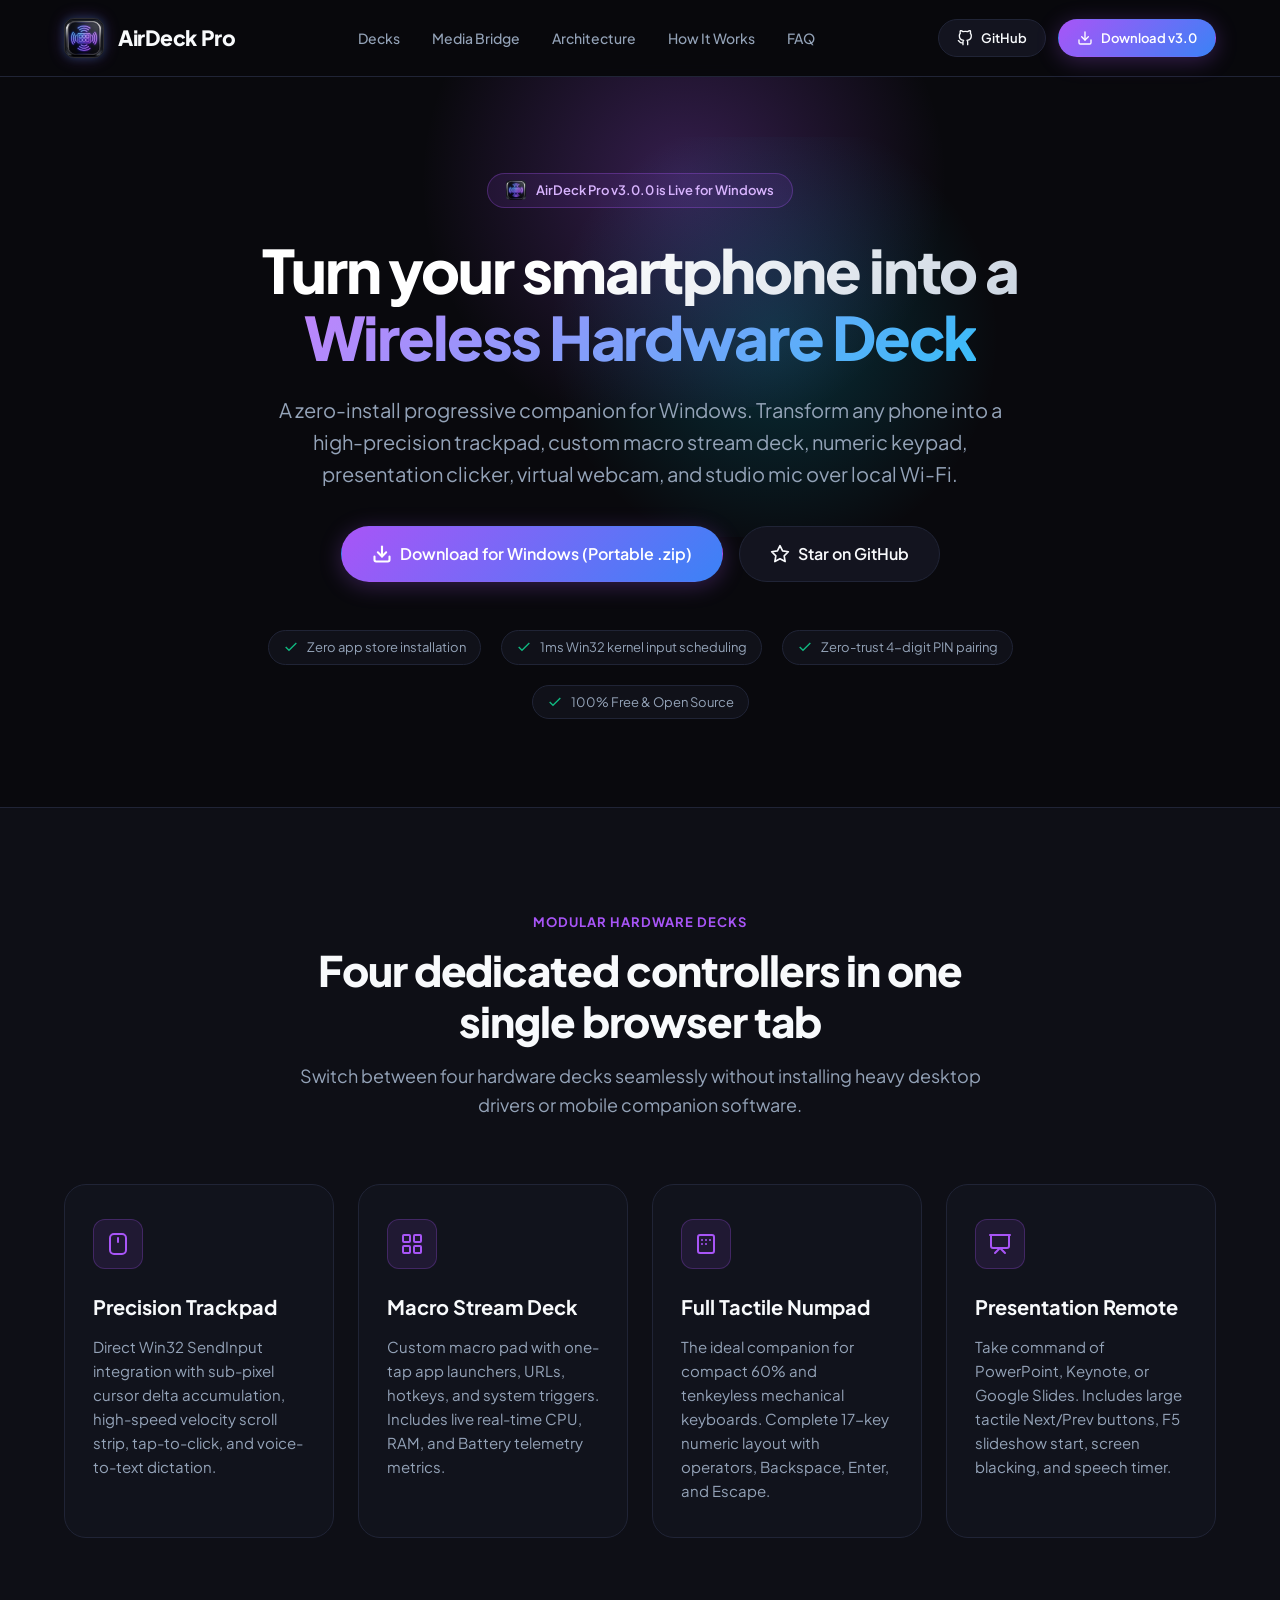
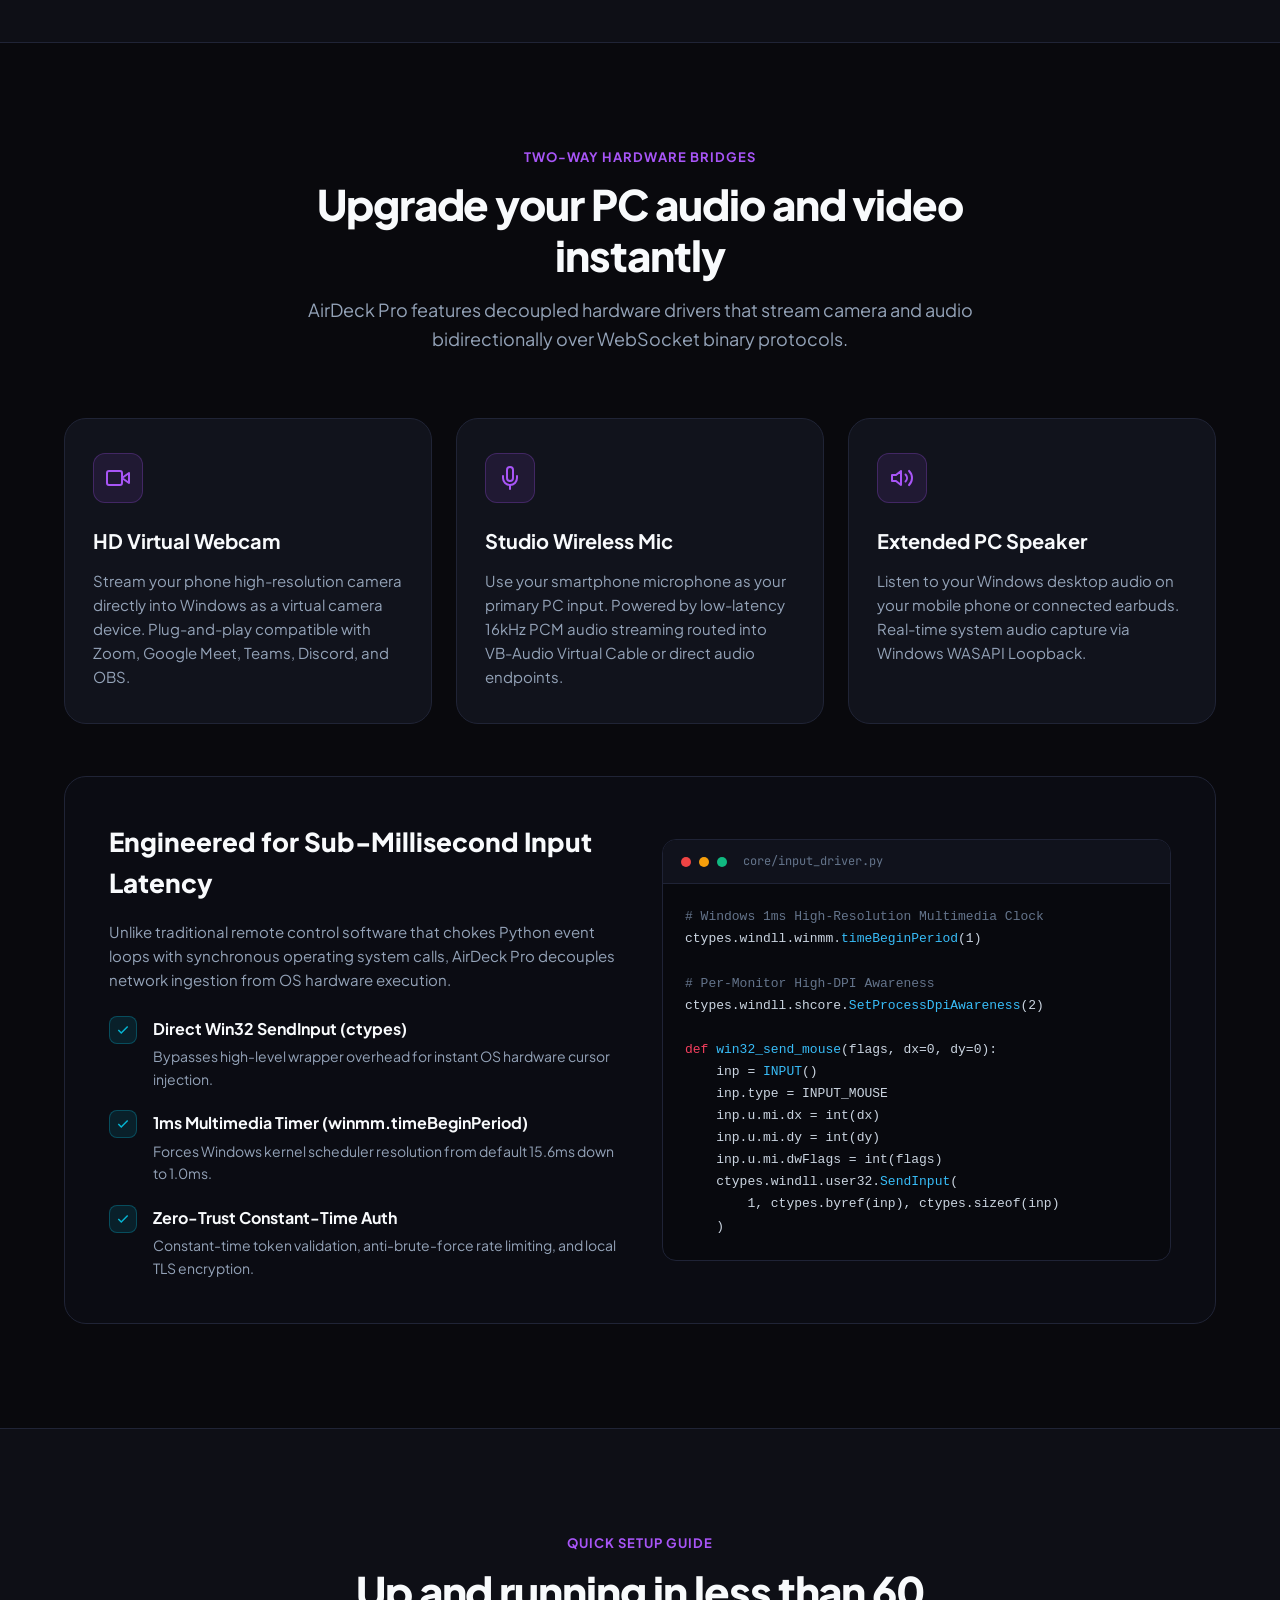
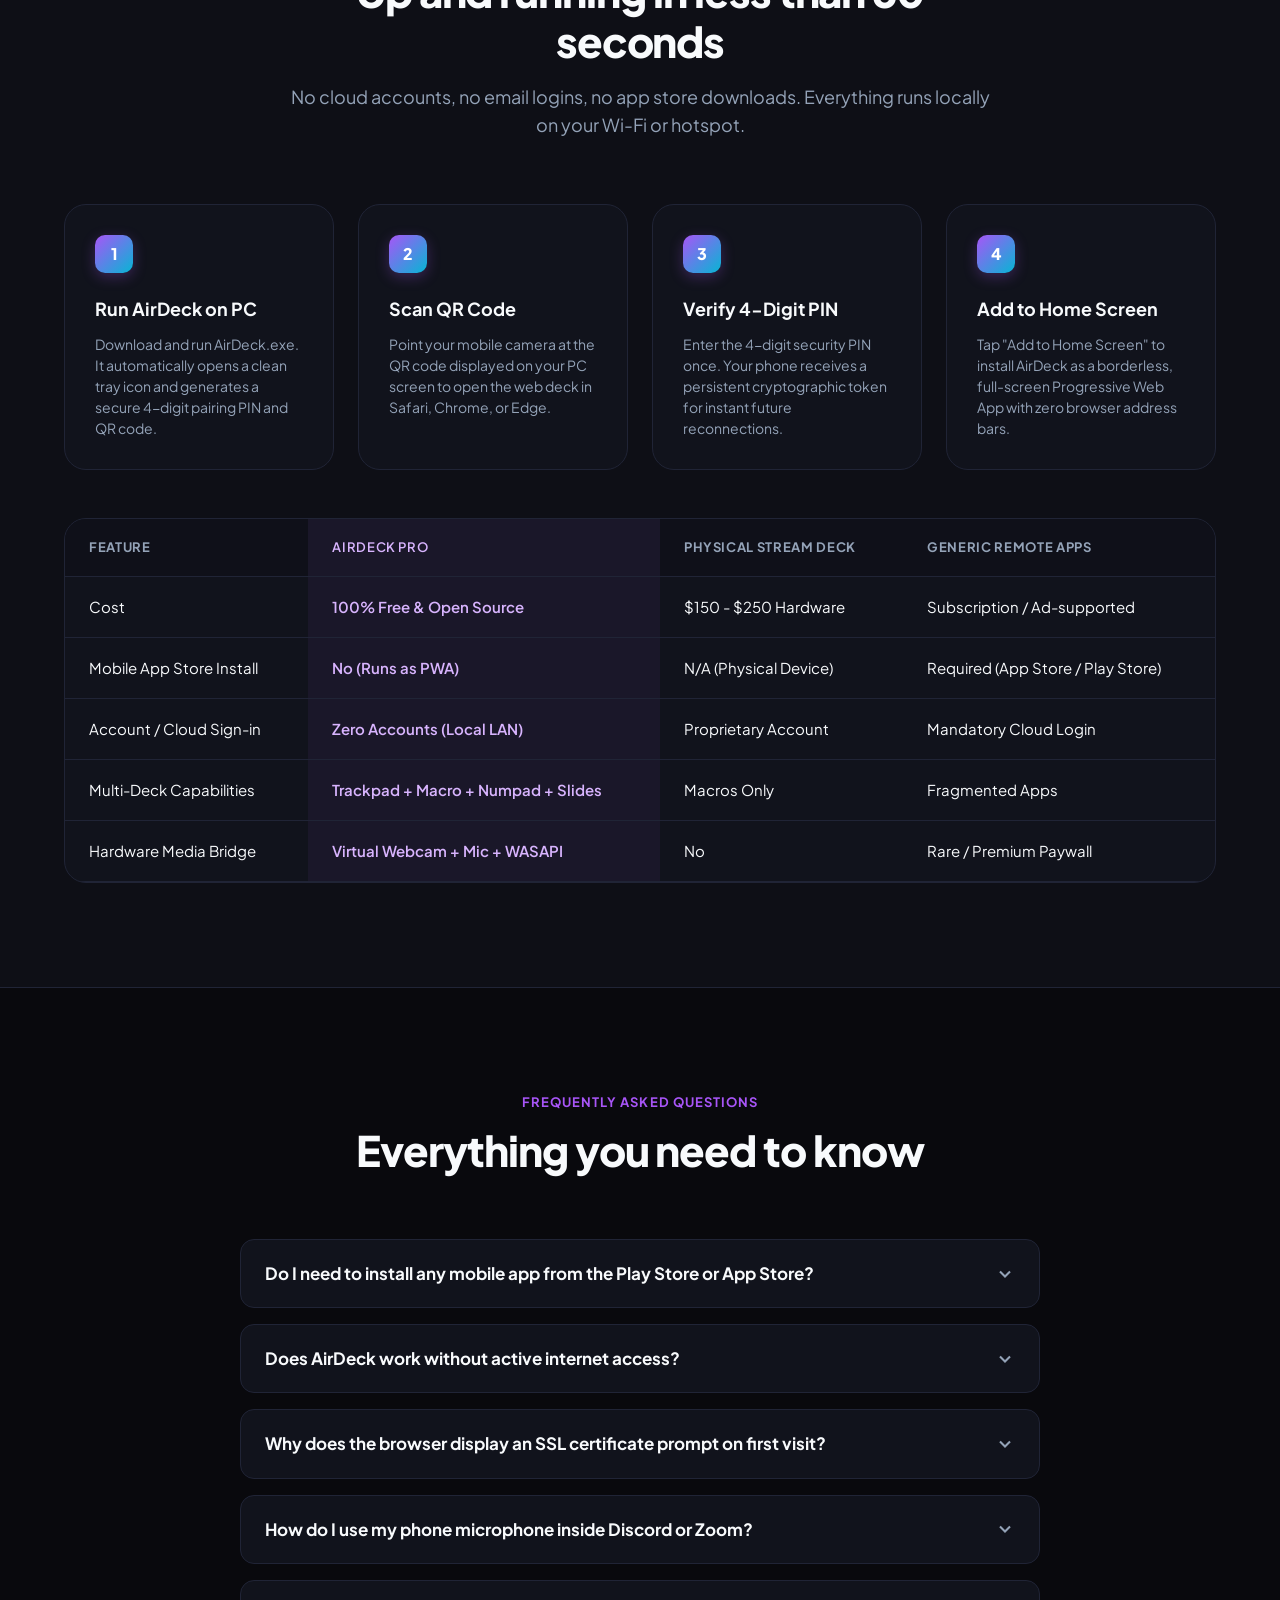
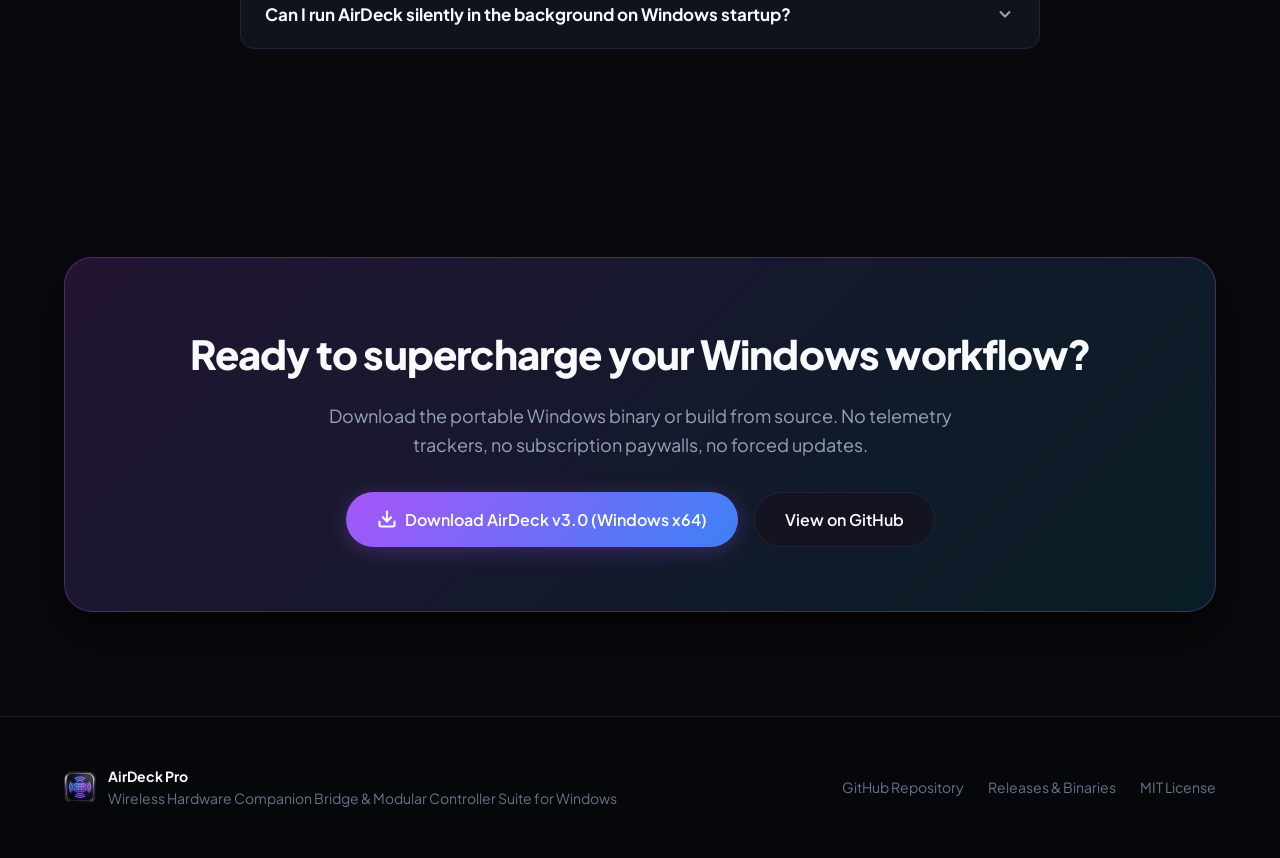
==== commit 7cf7e1f5: "feat: remove hero console mockup and optimize responsive mobile layout - Remove hardware console moc" ====
--- a/docs/index.html
+++ b/docs/index.html
@@ -2,7 +2,7 @@
 <html lang="en">
 <head>
   <meta charset="UTF-8">
-  <meta name="viewport" content="width=device-width, initial-scale=1.0">
+  <meta name="viewport" content="width=device-width, initial-scale=1.0, viewport-fit=cover">
   <title>AirDeck Pro - Wireless Hardware Companion Suite for Windows</title>
   <meta name="description" content="Turn any smartphone into an ultra-low-latency wireless trackpad, macro stream deck, numeric keypad, presentation remote, virtual webcam, and microphone for Windows PCs without installing any mobile app.">
   <meta name="keywords" content="stream deck, virtual webcam, trackpad, touchpad, remote control, pwa, windows utility, wireless controller, numpad, presentation clicker, wasapi loopback">
@@ -55,6 +55,7 @@
       box-sizing: border-box;
       margin: 0;
       padding: 0;
+      -webkit-tap-highlight-color: transparent;
     }
 
     html {
@@ -194,7 +195,7 @@
     /* Hero Section */
     .hero {
       position: relative;
-      padding: 80px 0 72px;
+      padding: 96px 0 88px;
       overflow: hidden;
     }
 
@@ -224,7 +225,7 @@
       position: relative;
       z-index: 1;
       text-align: center;
-      max-width: 900px;
+      max-width: 920px;
       margin: 0 auto;
     }
 
@@ -234,7 +235,7 @@
       gap: 10px;
       background: rgba(168, 85, 247, 0.1);
       border: 1px solid rgba(168, 85, 247, 0.3);
-      padding: 6px 16px;
+      padding: 6px 18px;
       border-radius: var(--radius-full);
       margin-bottom: 28px;
     }
@@ -285,7 +286,7 @@
       justify-content: center;
       gap: 16px;
       flex-wrap: wrap;
-      margin-bottom: 40px;
+      margin-bottom: 48px;
     }
 
     .hero-subtext {
@@ -294,473 +295,20 @@
       display: flex;
       align-items: center;
       justify-content: center;
-      gap: 24px;
+      gap: 20px;
       flex-wrap: wrap;
     }
 
     .hero-subtext span {
       display: inline-flex;
       align-items: center;
-      gap: 6px;
-    }
-
-    /* Expansive Console Interface Showcase (Replacing Mobile Frame) */
-    .deck-console-wrap {
-      margin-top: 60px;
-      position: relative;
-      z-index: 2;
-    }
-
-    .deck-console {
-      background: #0d0e15;
+      gap: 8px;
+      background: rgba(19, 20, 31, 0.7);
       border: 1px solid var(--border);
-      border-radius: var(--radius-lg);
-      box-shadow: 0 30px 80px rgba(0, 0, 0, 0.7), 0 0 35px var(--neon-purple-glow);
-      overflow: hidden;
-    }
-
-    .console-topbar {
-      background: #12141f;
-      border-bottom: 1px solid var(--border);
-      padding: 14px 20px;
-      display: flex;
-      align-items: center;
-      justify-content: space-between;
-      flex-wrap: wrap;
-      gap: 12px;
-    }
-
-    .console-brand-group {
-      display: flex;
-      align-items: center;
-      gap: 12px;
-    }
-
-    .console-logo {
-      width: 28px;
-      height: 28px;
-      border-radius: 6px;
-      object-fit: cover;
-    }
-
-    .console-status-pill {
-      display: inline-flex;
-      align-items: center;
-      gap: 6px;
-      background: rgba(16, 185, 129, 0.12);
-      border: 1px solid rgba(16, 185, 129, 0.25);
-      color: var(--success);
-      font-size: 12px;
-      font-weight: 600;
-      padding: 3px 10px;
+      padding: 6px 14px;
       border-radius: var(--radius-full);
-    }
-
-    .console-dot {
-      width: 6px;
-      height: 6px;
-      background: var(--success);
-      border-radius: 50%;
-      box-shadow: 0 0 6px var(--success);
-    }
-
-    .console-tabs {
-      display: flex;
-      align-items: center;
-      gap: 6px;
-      background: #090a10;
-      padding: 4px;
-      border-radius: 10px;
-      border: 1px solid #1a1e2e;
-    }
-
-    .console-tab-btn {
-      background: transparent;
-      border: none;
-      color: var(--text-dim);
+      color: var(--text-muted);
       font-size: 13px;
-      font-weight: 600;
-      padding: 6px 14px;
-      border-radius: 8px;
-      cursor: pointer;
-      transition: all 0.2s ease;
-      display: flex;
-      align-items: center;
-      gap: 6px;
-    }
-
-    .console-tab-btn svg {
-      width: 16px;
-      height: 16px;
-      stroke: currentColor;
-    }
-
-    .console-tab-btn:hover {
-      color: var(--text);
-    }
-
-    .console-tab-btn.active {
-      background: #1a1c2b;
-      color: #d8b4fe;
-      border: 1px solid rgba(168, 85, 247, 0.35);
-      box-shadow: 0 2px 8px var(--neon-purple-glow);
-    }
-
-    .console-body {
-      padding: 24px;
-      min-height: 420px;
-      background: #0a0b11;
-    }
-
-    .deck-panel {
-      display: none;
-    }
-
-    .deck-panel.active {
-      display: block;
-    }
-
-    /* Tab 1: Trackpad & Quick Shortcuts */
-    .trackpad-layout {
-      display: grid;
-      grid-template-columns: 2fr 1fr;
-      gap: 20px;
-    }
-
-    .trackpad-surface {
-      background: #11131c;
-      border: 1px dashed #262c44;
-      border-radius: 16px;
-      height: 360px;
-      position: relative;
-      cursor: crosshair;
-      user-select: none;
-      display: flex;
-      flex-direction: column;
-      align-items: center;
-      justify-content: center;
-    }
-
-    .trackpad-hint {
-      color: var(--text-dim);
-      font-size: 14px;
-      font-weight: 500;
-      pointer-events: none;
-    }
-
-    .trackpad-cursor-dot {
-      position: absolute;
-      width: 18px;
-      height: 18px;
-      background: var(--neon-purple);
-      border-radius: 50%;
-      box-shadow: 0 0 16px var(--neon-purple), 0 0 8px var(--neon-cyan);
-      transform: translate(-50%, -50%);
-      pointer-events: none;
-      transition: transform 0.05s ease-out;
-    }
-
-    .trackpad-right-col {
-      display: flex;
-      flex-direction: column;
-      gap: 14px;
-    }
-
-    .action-button-grid {
-      display: grid;
-      grid-template-columns: 1fr 1fr;
-      gap: 10px;
-    }
-
-    .action-btn {
-      background: #141724;
-      border: 1px solid var(--border);
-      color: var(--text);
-      padding: 12px;
-      border-radius: 10px;
-      font-size: 13px;
-      font-weight: 600;
-      cursor: pointer;
-      display: flex;
-      align-items: center;
-      justify-content: center;
-      gap: 8px;
-      transition: all 0.15s ease;
-    }
-
-    .action-btn:hover {
-      background: #1e2235;
-      border-color: var(--neon-purple);
-      color: #fff;
-    }
-
-    .action-btn:active {
-      transform: scale(0.98);
-    }
-
-    .media-cluster-card {
-      background: #11131d;
-      border: 1px solid var(--border);
-      border-radius: 12px;
-      padding: 16px;
-      display: flex;
-      flex-direction: column;
-      gap: 12px;
-    }
-
-    .cluster-title {
-      font-size: 11px;
-      font-weight: 700;
-      color: var(--text-dim);
-      text-transform: uppercase;
-      letter-spacing: 0.05em;
-    }
-
-    .media-btn-row {
-      display: flex;
-      gap: 8px;
-      justify-content: space-between;
-    }
-
-    .media-circle-btn {
-      flex: 1;
-      height: 42px;
-      background: #171b2a;
-      border: 1px solid #282f48;
-      border-radius: 8px;
-      color: var(--text);
-      display: flex;
-      align-items: center;
-      justify-content: center;
-      cursor: pointer;
-      transition: all 0.15s ease;
-    }
-
-    .media-circle-btn:hover {
-      background: #20263b;
-      border-color: var(--neon-cyan);
-    }
-
-    .media-circle-btn svg {
-      width: 18px;
-      height: 18px;
-      stroke: currentColor;
-    }
-
-    /* Tab 2: Stream Deck Grid */
-    .streamdeck-layout {
-      display: flex;
-      flex-direction: column;
-      gap: 20px;
-    }
-
-    .telemetry-dashboard {
-      display: grid;
-      grid-template-columns: repeat(3, 1fr);
-      gap: 14px;
-    }
-
-    .telemetry-card {
-      background: #12141f;
-      border: 1px solid var(--border);
-      border-radius: 12px;
-      padding: 14px 18px;
-      display: flex;
-      align-items: center;
-      justify-content: space-between;
-    }
-
-    .telem-info-label {
-      font-size: 11px;
-      font-weight: 700;
-      color: var(--text-dim);
-      text-transform: uppercase;
-    }
-
-    .telem-info-val {
-      font-size: 22px;
-      font-weight: 800;
-      font-family: var(--font-mono);
-      color: var(--text);
-    }
-
-    .telem-bar-track {
-      width: 80px;
-      height: 6px;
-      background: #1f2438;
-      border-radius: 3px;
-      overflow: hidden;
-      margin-top: 6px;
-    }
-
-    .telem-bar-fill {
-      height: 100%;
-      border-radius: 3px;
-      transition: width 0.4s ease;
-    }
-
-    .macro-tile-grid {
-      display: grid;
-      grid-template-columns: repeat(4, 1fr);
-      gap: 14px;
-    }
-
-    .macro-tile {
-      background: #131522;
-      border: 1px solid var(--border);
-      border-radius: 14px;
-      padding: 20px 16px;
-      display: flex;
-      flex-direction: column;
-      align-items: center;
-      justify-content: center;
-      gap: 10px;
-      cursor: pointer;
-      color: var(--text);
-      font-size: 13px;
-      font-weight: 600;
-      transition: all 0.2s ease;
-    }
-
-    .macro-tile:hover {
-      background: #1c2033;
-      transform: translateY(-3px);
-      box-shadow: 0 8px 20px rgba(0, 0, 0, 0.4);
-    }
-
-    .macro-tile svg {
-      width: 26px;
-      height: 26px;
-    }
-
-    .tile-purple:hover { border-color: var(--neon-purple); box-shadow: 0 6px 20px var(--neon-purple-glow); }
-    .tile-cyan:hover { border-color: var(--neon-cyan); box-shadow: 0 6px 20px var(--neon-cyan-glow); }
-    .tile-blue:hover { border-color: var(--neon-blue); }
-
-    /* Tab 3: Numpad */
-    .numpad-layout {
-      max-width: 440px;
-      margin: 0 auto;
-    }
-
-    .numpad-screen {
-      background: #11131c;
-      border: 1px solid var(--border);
-      border-radius: 12px;
-      padding: 16px 20px;
-      text-align: right;
-      font-family: var(--font-mono);
-      font-size: 28px;
-      font-weight: 700;
-      color: var(--neon-cyan);
-      margin-bottom: 16px;
-      min-height: 64px;
-    }
-
-    .numpad-keys-grid {
-      display: grid;
-      grid-template-columns: repeat(4, 1fr);
-      gap: 10px;
-    }
-
-    .numkey {
-      background: #141724;
-      border: 1px solid var(--border);
-      border-radius: 10px;
-      color: var(--text);
-      font-size: 18px;
-      font-weight: 600;
-      height: 52px;
-      display: flex;
-      align-items: center;
-      justify-content: center;
-      cursor: pointer;
-      transition: all 0.15s ease;
-    }
-
-    .numkey:hover {
-      background: #1e2235;
-      border-color: var(--neon-purple);
-    }
-
-    .numkey:active {
-      transform: scale(0.96);
-      background: var(--neon-purple);
-    }
-
-    .numkey-op {
-      background: #1b1e2e;
-      color: #c084fc;
-    }
-
-    /* Tab 4: Presenter */
-    .presenter-layout {
-      display: grid;
-      grid-template-columns: 1fr 1fr;
-      gap: 24px;
-      align-items: center;
-    }
-
-    .presenter-timer-box {
-      background: #12141f;
-      border: 1px solid var(--border);
-      border-radius: 16px;
-      padding: 32px 24px;
-      text-align: center;
-    }
-
-    .timer-caption {
-      font-size: 12px;
-      font-weight: 700;
-      color: var(--text-dim);
-      letter-spacing: 0.08em;
-      text-transform: uppercase;
-    }
-
-    .timer-clock {
-      font-family: var(--font-mono);
-      font-size: 48px;
-      font-weight: 800;
-      color: var(--text);
-      margin: 12px 0 20px;
-    }
-
-    .presenter-controls-col {
-      display: flex;
-      flex-direction: column;
-      gap: 14px;
-    }
-
-    .slide-clicker-grid {
-      display: grid;
-      grid-template-columns: 1fr 1fr;
-      gap: 14px;
-    }
-
-    .big-slide-btn {
-      height: 110px;
-      background: #141724;
-      border: 1px solid var(--border);
-      border-radius: 14px;
-      color: var(--text);
-      font-size: 18px;
-      font-weight: 700;
-      display: flex;
-      flex-direction: column;
-      align-items: center;
-      justify-content: center;
-      gap: 8px;
-      cursor: pointer;
-      transition: all 0.2s ease;
-    }
-
-    .big-slide-btn:hover {
-      background: #1d2133;
-      border-color: var(--neon-purple);
-    }
-
-    .big-slide-btn:active {
-      background: var(--neon-purple);
     }
 
     /* Section Styles */
@@ -954,6 +502,7 @@
       line-height: 1.7;
       color: #cbd5e1;
       overflow-x: auto;
+      -webkit-overflow-scrolling: touch;
     }
 
     .code-keyword { color: #f43f5e; }
@@ -1005,6 +554,7 @@
     /* Comparison Table */
     .table-wrap {
       overflow-x: auto;
+      -webkit-overflow-scrolling: touch;
       margin-top: 48px;
       border: 1px solid var(--border);
       border-radius: var(--radius-lg);
@@ -1013,6 +563,7 @@
 
     table {
       width: 100%;
+      min-width: 620px;
       border-collapse: collapse;
       text-align: left;
       font-size: 15px;
@@ -1079,6 +630,8 @@
       height: 20px;
       stroke: var(--text-muted);
       transition: transform 0.2s ease;
+      flex-shrink: 0;
+      margin-left: 12px;
     }
 
     .faq-item.open .faq-icon {
@@ -1167,31 +720,161 @@
       color: var(--text);
     }
 
+    /* Mobile First & Responsive Design */
     @media (max-width: 768px) {
-      .hero-title {
-        font-size: 42px;
-      }
-      .section-title {
-        font-size: 32px;
+      .container {
+        padding: 0 18px;
+      }
+      .nav-inner {
+        height: 64px;
+      }
+      .brand {
+        font-size: 18px;
+        gap: 10px;
+      }
+      .brand-logo {
+        width: 32px;
+        height: 32px;
       }
       .nav-links {
         display: none;
       }
-      .trackpad-layout {
+      .nav-cta .btn-secondary {
+        display: none;
+      }
+      .nav-cta .btn-primary {
+        padding: 7px 14px;
+        font-size: 12px;
+      }
+      .hero {
+        padding: 56px 0 60px;
+      }
+      .hero-badge-wrap {
+        padding: 5px 14px;
+        margin-bottom: 20px;
+      }
+      .hero-title {
+        font-size: 34px;
+        line-height: 1.15;
+        margin-bottom: 18px;
+      }
+      .hero-desc {
+        font-size: 16px;
+        margin-bottom: 28px;
+        line-height: 1.55;
+      }
+      .hero-actions {
+        flex-direction: column;
+        width: 100%;
+        gap: 12px;
+        margin-bottom: 36px;
+      }
+      .hero-actions .btn {
+        width: 100%;
+        padding: 13px 20px;
+        font-size: 15px;
+      }
+      .hero-subtext {
+        flex-direction: column;
+        width: 100%;
+        gap: 8px;
+        align-items: stretch;
+      }
+      .hero-subtext span {
+        width: 100%;
+        font-size: 13px;
+        justify-content: flex-start;
+        padding: 8px 14px;
+      }
+      .section {
+        padding: 68px 0;
+      }
+      .section-header {
+        margin-bottom: 40px;
+      }
+      .section-title {
+        font-size: 28px;
+      }
+      .section-desc {
+        font-size: 15px;
+      }
+      .grid-4, .grid-3 {
         grid-template-columns: 1fr;
-      }
-      .macro-tile-grid {
-        grid-template-columns: repeat(2, 1fr);
-      }
-      .presenter-layout {
-        grid-template-columns: 1fr;
+        gap: 16px;
+      }
+      .card {
+        padding: 24px 20px;
+      }
+      .card-icon {
+        width: 44px;
+        height: 44px;
+        margin-bottom: 16px;
+      }
+      .card-title {
+        font-size: 18px;
+      }
+      .card-desc {
+        font-size: 14px;
+      }
+      .tech-box {
+        padding: 24px 18px;
+        margin-top: 36px;
       }
       .tech-grid {
         grid-template-columns: 1fr;
+        gap: 28px;
+      }
+      .code-body {
+        padding: 16px;
+        font-size: 11px;
+      }
+      .steps-grid {
+        grid-template-columns: 1fr;
+        gap: 16px;
+      }
+      .step-card {
+        padding: 22px 18px;
+      }
+      .table-wrap {
+        margin-top: 28px;
+      }
+      th, td {
+        padding: 14px 16px;
+        font-size: 13px;
+      }
+      .faq-question {
+        padding: 16px 18px;
+        font-size: 15px;
+      }
+      .faq-answer {
+        padding: 0 18px 16px;
+        font-size: 14px;
+      }
+      .cta-box {
+        padding: 40px 20px;
+        border-radius: 20px;
+      }
+      .cta-title {
+        font-size: 26px;
+      }
+      .cta-desc {
+        font-size: 15px;
+      }
+      .footer {
+        padding: 36px 0;
       }
       .footer-inner {
         flex-direction: column;
+        gap: 20px;
         text-align: center;
+      }
+      .footer-brand {
+        flex-direction: column;
+      }
+      .footer-links {
+        flex-wrap: wrap;
+        justify-content: center;
+        gap: 16px;
       }
     }
   </style>
@@ -1207,9 +890,9 @@
       </a>
 
       <ul class="nav-links">
-        <li><a href="#console">Interactive Deck</a></li>
-        <li><a href="#features">Features</a></li>
+        <li><a href="#features">Decks</a></li>
         <li><a href="#media-bridge">Media Bridge</a></li>
+        <li><a href="#architecture">Architecture</a></li>
         <li><a href="#how-it-works">How It Works</a></li>
         <li><a href="#faq">FAQ</a></li>
       </ul>
@@ -1233,7 +916,7 @@
     </div>
   </nav>
 
-  <!-- Hero Section -->
+  <!-- Hero Section (Clean, Focused, No Mockup Boxes) -->
   <header class="hero">
     <div class="hero-glow-purple"></div>
     <div class="hero-glow-cyan"></div>
@@ -1289,234 +972,6 @@
         </span>
       </div>
 
-      <!-- Expansive Interactive Deck Console -->
-      <div class="deck-console-wrap" id="console">
-        <div class="deck-console">
-          
-          <div class="console-topbar">
-            <div class="console-brand-group">
-              <img src="airdeck_logo.png" alt="AirDeck Icon" class="console-logo">
-              <span style="font-weight: 700; font-size: 14px;">AirDeck Hardware Console</span>
-              <div class="console-status-pill">
-                <span class="console-dot"></span>
-                Active LAN Session (0ms Latency)
-              </div>
-            </div>
-
-            <!-- Tab Switcher -->
-            <div class="console-tabs">
-              <button class="console-tab-btn active" onclick="switchConsoleTab('trackpad', this)">
-                <svg viewBox="0 0 24 24" fill="none" stroke-width="2"><rect x="4" y="2" width="16" height="20" rx="4"/><line x1="12" y1="6" x2="12" y2="10"/></svg>
-                Trackpad & Shortcuts
-              </button>
-              <button class="console-tab-btn" onclick="switchConsoleTab('streamdeck', this)">
-                <svg viewBox="0 0 24 24" fill="none" stroke-width="2"><rect x="3" y="3" width="7" height="7" rx="1"/><rect x="14" y="3" width="7" height="7" rx="1"/><rect x="14" y="14" width="7" height="7" rx="1"/><rect x="3" y="14" width="7" height="7" rx="1"/></svg>
-                Stream Deck & Telemetry
-              </button>
-              <button class="console-tab-btn" onclick="switchConsoleTab('numpad', this)">
-                <svg viewBox="0 0 24 24" fill="none" stroke-width="2"><rect x="4" y="3" width="16" height="18" rx="2"/><line x1="8" y1="8" x2="8.01" y2="8"/><line x1="12" y1="8" x2="12.01" y2="8"/><line x1="16" y1="8" x2="16.01" y2="8"/></svg>
-                Tactile Numpad
-              </button>
-              <button class="console-tab-btn" onclick="switchConsoleTab('presenter', this)">
-                <svg viewBox="0 0 24 24" fill="none" stroke-width="2"><path d="M2 3h20"/><path d="M21 3v11a2 2 0 0 1-2 2H5a2 2 0 0 1-2-2V3"/><path d="m7 21 5-5 5 5"/></svg>
-                Presentation Remote
-              </button>
-            </div>
-          </div>
-
-          <div class="console-body">
-            
-            <!-- Panel 1: Trackpad & Quick Shortcuts -->
-            <div class="deck-panel active" id="panel-trackpad">
-              <div class="trackpad-layout">
-                <div class="trackpad-surface" id="pad-surface">
-                  <span class="trackpad-hint">Interactive Touchpad Surface (Move cursor freely)</span>
-                  <div class="trackpad-cursor-dot" id="cursor-dot" style="left: 50%; top: 50%;"></div>
-                </div>
-
-                <div class="trackpad-right-col">
-                  <div class="action-button-grid">
-                    <button class="action-btn" onclick="simulateAction('Desktop (Win+D)')">
-                      <svg width="16" height="16" viewBox="0 0 24 24" fill="none" stroke="currentColor" stroke-width="2"><rect x="2" y="3" width="20" height="14" rx="2"/><line x1="8" y1="21" x2="16" y2="21"/><line x1="12" y1="17" x2="12" y2="21"/></svg>
-                      Desktop
-                    </button>
-                    <button class="action-btn" onclick="simulateAction('Alt+Tab App Switch')">
-                      <svg width="16" height="16" viewBox="0 0 24 24" fill="none" stroke="currentColor" stroke-width="2"><polyline points="16 3 21 3 21 8"/><line x1="4" y1="20" x2="21" y2="3"/><polyline points="21 16 21 21 16 21"/><line x1="15" y1="15" x2="21" y2="21"/><line x1="4" y1="4" x2="9" y2="9"/></svg>
-                      Alt+Tab
-                    </button>
-                    <button class="action-btn" onclick="simulateAction('Screen Snip (Win+Shift+S)')">
-                      <svg width="16" height="16" viewBox="0 0 24 24" fill="none" stroke="currentColor" stroke-width="2"><circle cx="6" cy="6" r="3"/><circle cx="6" cy="18" r="3"/><line x1="20" y1="4" x2="8.12" y2="15.88"/><line x1="14.47" y1="14.48" x2="20" y2="20"/></svg>
-                      Snip
-                    </button>
-                    <button class="action-btn" onclick="simulateAction('Close Tab (Ctrl+W)')">
-                      <svg width="16" height="16" viewBox="0 0 24 24" fill="none" stroke="currentColor" stroke-width="2"><line x1="18" y1="6" x2="6" y2="18"/><line x1="6" y1="6" x2="18" y2="18"/></svg>
-                      Close Tab
-                    </button>
-                  </div>
-
-                  <div class="action-button-grid">
-                    <button class="action-btn" onclick="pulseCursor()">Left Click</button>
-                    <button class="action-btn" onclick="pulseCursor()">Right Click</button>
-                  </div>
-
-                  <div class="media-cluster-card">
-                    <span class="cluster-title">Tactile Media Cluster</span>
-                    <div class="media-btn-row">
-                      <button class="media-circle-btn" onclick="simulateAction('Seek Back 10s')" title="Seek Back 10s">
-                        <svg viewBox="0 0 24 24" fill="none" stroke-width="2"><polygon points="19 20 9 12 19 4 19 20"/><line x1="5" y1="19" x2="5" y2="5"/></svg>
-                      </button>
-                      <button class="media-circle-btn" onclick="simulateAction('Play / Pause')" title="Play / Pause">
-                        <svg viewBox="0 0 24 24" fill="none" stroke-width="2"><polygon points="5 3 14 10 5 17 5 3"/><line x1="17" y1="4" x2="17" y2="16"/><line x1="21" y1="4" x2="21" y2="16"/></svg>
-                      </button>
-                      <button class="media-circle-btn" onclick="simulateAction('Seek Forward 10s')" title="Seek Forward 10s">
-                        <svg viewBox="0 0 24 24" fill="none" stroke-width="2"><polygon points="5 4 15 12 5 20 5 4"/><line x1="19" y1="5" x2="19" y2="19"/></svg>
-                      </button>
-                      <button class="media-circle-btn" onclick="simulateAction('Mute Audio')" title="Mute Audio">
-                        <svg viewBox="0 0 24 24" fill="none" stroke-width="2"><polygon points="11 5 6 9 2 9 2 15 6 15 11 19 11 5"/><line x1="23" y1="9" x2="17" y2="15"/><line x1="17" y1="9" x2="23" y2="15"/></svg>
-                      </button>
-                    </div>
-                  </div>
-                </div>
-              </div>
-            </div>
-
-            <!-- Panel 2: Stream Deck & Telemetry -->
-            <div class="deck-panel" id="panel-streamdeck">
-              <div class="streamdeck-layout">
-                <div class="telemetry-dashboard">
-                  <div class="telemetry-card">
-                    <div>
-                      <div class="telem-info-label">CPU Load</div>
-                      <div class="telem-info-val" id="live-cpu-val">12%</div>
-                      <div class="telem-bar-track"><div class="telem-bar-fill" id="live-cpu-bar" style="width: 12%; background: var(--neon-purple);"></div></div>
-                    </div>
-                    <svg width="24" height="24" viewBox="0 0 24 24" fill="none" stroke="var(--neon-purple)" stroke-width="2"><rect x="4" y="4" width="16" height="16" rx="2"/><rect x="9" y="9" width="6" height="6"/><line x1="9" y1="1" x2="9" y2="4"/><line x1="15" y1="1" x2="15" y2="4"/></svg>
-                  </div>
-
-                  <div class="telemetry-card">
-                    <div>
-                      <div class="telem-info-label">RAM Usage</div>
-                      <div class="telem-info-val">38%</div>
-                      <div class="telem-bar-track"><div class="telem-bar-fill" style="width: 38%; background: var(--neon-cyan);"></div></div>
-                    </div>
-                    <svg width="24" height="24" viewBox="0 0 24 24" fill="none" stroke="var(--neon-cyan)" stroke-width="2"><path d="M6 19v-3M10 19v-3M14 19v-3M18 19v-3M6 5v3M10 5v3M14 5v3M18 5v3M2 8h20v8H2z"/></svg>
-                  </div>
-
-                  <div class="telemetry-card">
-                    <div>
-                      <div class="telem-info-label">Battery Level</div>
-                      <div class="telem-info-val">94% AC</div>
-                      <div class="telem-bar-track"><div class="telem-bar-fill" style="width: 94%; background: var(--success);"></div></div>
-                    </div>
-                    <svg width="24" height="24" viewBox="0 0 24 24" fill="none" stroke="var(--success)" stroke-width="2"><rect x="1" y="6" width="18" height="12" rx="2"/><line x1="23" y1="11" x2="23" y2="13"/></svg>
-                  </div>
-                </div>
-
-                <div class="macro-tile-grid">
-                  <button class="macro-tile tile-purple" onclick="simulateAction('Launch Task Manager')">
-                    <svg viewBox="0 0 24 24" fill="none" stroke="var(--neon-purple)" stroke-width="2"><polyline points="22 12 18 12 15 21 9 3 6 12 2 12"/></svg>
-                    Task Manager
-                  </button>
-                  <button class="macro-tile tile-cyan" onclick="simulateAction('Open File Explorer')">
-                    <svg viewBox="0 0 24 24" fill="none" stroke="var(--neon-cyan)" stroke-width="2"><path d="M22 19a2 2 0 0 1-2 2H4a2 2 0 0 1-2-2V5a2 2 0 0 1 2-2h5l2 3h9a2 2 0 0 1 2 2z"/></svg>
-                    File Explorer
-                  </button>
-                  <button class="macro-tile tile-blue" onclick="simulateAction('Open Terminal')">
-                    <svg viewBox="0 0 24 24" fill="none" stroke="var(--neon-blue)" stroke-width="2"><polyline points="4 17 10 11 4 5"/><line x1="12" y1="19" x2="20" y2="19"/></svg>
-                    Command / CMD
-                  </button>
-                  <button class="macro-tile tile-purple" onclick="simulateAction('Spotify Launcher')">
-                    <svg viewBox="0 0 24 24" fill="none" stroke="var(--neon-purple)" stroke-width="2"><circle cx="12" cy="12" r="10"/><path d="M8 12a8 8 0 0 1 8 0M9 15a6 6 0 0 1 6 0M7 9a10 10 0 0 1 10 0"/></svg>
-                    Spotify Music
-                  </button>
-                  <button class="macro-tile tile-cyan" onclick="simulateAction('Mute Discord Microphone')">
-                    <svg viewBox="0 0 24 24" fill="none" stroke="var(--neon-cyan)" stroke-width="2"><line x1="1" y1="1" x2="23" y2="23"/><path d="M9 9v3a3 3 0 0 0 5.12 2.12M15 9.34V4a3 3 0 0 0-5.94-.6"/></svg>
-                    Discord Mute
-                  </button>
-                  <button class="macro-tile tile-blue" onclick="simulateAction('Open Calculator')">
-                    <svg viewBox="0 0 24 24" fill="none" stroke="var(--neon-blue)" stroke-width="2"><rect x="4" y="2" width="16" height="20" rx="2"/><line x1="8" y1="6" x2="16" y2="6"/></svg>
-                    Calculator
-                  </button>
-                  <button class="macro-tile tile-purple" onclick="simulateAction('Notepad')">
-                    <svg viewBox="0 0 24 24" fill="none" stroke="var(--neon-purple)" stroke-width="2"><path d="M14 2H6a2 2 0 0 0-2 2v16a2 2 0 0 0 2 2h12a2 2 0 0 0 2-2V8z"/><polyline points="14 2 14 8 20 8"/></svg>
-                    Quick Notepad
-                  </button>
-                  <button class="macro-tile tile-cyan" onclick="simulateAction('Lock PC (Win+L)')">
-                    <svg viewBox="0 0 24 24" fill="none" stroke="var(--neon-cyan)" stroke-width="2"><rect x="3" y="11" width="18" height="11" rx="2"/><path d="M7 11V7a5 5 0 0 1 10 0v4"/></svg>
-                    Lock Computer
-                  </button>
-                </div>
-              </div>
-            </div>
-
-            <!-- Panel 3: Tactile Numpad -->
-            <div class="deck-panel" id="panel-numpad">
-              <div class="numpad-layout">
-                <div class="numpad-screen" id="numpad-screen-val">0</div>
-                <div class="numpad-keys-grid">
-                  <button class="numkey numkey-op" onclick="numClear()">ESC</button>
-                  <button class="numkey numkey-op" onclick="numPress('/')">/</button>
-                  <button class="numkey numkey-op" onclick="numPress('*')">*</button>
-                  <button class="numkey numkey-op" onclick="numBackspace()">⌫</button>
-
-                  <button class="numkey" onclick="numPress('7')">7</button>
-                  <button class="numkey" onclick="numPress('8')">8</button>
-                  <button class="numkey" onclick="numPress('9')">9</button>
-                  <button class="numkey numkey-op" onclick="numPress('-')">-</button>
-
-                  <button class="numkey" onclick="numPress('4')">4</button>
-                  <button class="numkey" onclick="numPress('5')">5</button>
-                  <button class="numkey" onclick="numPress('6')">6</button>
-                  <button class="numkey numkey-op" onclick="numPress('+')">+</button>
-
-                  <button class="numkey" onclick="numPress('1')">1</button>
-                  <button class="numkey" onclick="numPress('2')">2</button>
-                  <button class="numkey" onclick="numPress('3')">3</button>
-                  <button class="numkey numkey-op" style="background: var(--neon-purple); color: #fff;" onclick="numCalc()">=</button>
-
-                  <button class="numkey" style="grid-column: span 2;" onclick="numPress('0')">0</button>
-                  <button class="numkey" onclick="numPress('.')">.</button>
-                  <button class="numkey numkey-op" onclick="numCalc()">ENTER</button>
-                </div>
-              </div>
-            </div>
-
-            <!-- Panel 4: Presentation Remote -->
-            <div class="deck-panel" id="panel-presenter">
-              <div class="presenter-layout">
-                <div class="presenter-timer-box">
-                  <div class="timer-caption">Elapsed Presentation Time</div>
-                  <div class="timer-clock" id="live-timer-clock">00:00</div>
-                  <button class="btn btn-primary btn-sm" id="timer-toggle-btn" onclick="toggleTimer()">Start Stopwatch</button>
-                  <button class="btn btn-secondary btn-sm" onclick="resetTimer()" style="margin-left: 8px;">Reset</button>
-                </div>
-
-                <div class="presenter-controls-col">
-                  <div class="slide-clicker-grid">
-                    <button class="big-slide-btn" onclick="simulateAction('Previous Slide (PageUp)')">
-                      <svg width="28" height="28" viewBox="0 0 24 24" fill="none" stroke="currentColor" stroke-width="2.5"><polyline points="15 18 9 12 15 6"/></svg>
-                      PREV SLIDE
-                    </button>
-                    <button class="big-slide-btn" onclick="simulateAction('Next Slide (PageDown)')">
-                      <svg width="28" height="28" viewBox="0 0 24 24" fill="none" stroke="currentColor" stroke-width="2.5"><polyline points="9 18 15 12 9 6"/></svg>
-                      NEXT SLIDE
-                    </button>
-                  </div>
-
-                  <div class="action-button-grid">
-                    <button class="action-btn" onclick="simulateAction('Start Slideshow (F5)')">Start F5</button>
-                    <button class="action-btn" onclick="simulateAction('End Slideshow (Esc)')">End Esc</button>
-                    <button class="action-btn" onclick="simulateAction('Blank Screen (B)')">Black (B)</button>
-                    <button class="action-btn" onclick="simulateAction('White Screen (W)')">White (W)</button>
-                  </div>
-                </div>
-              </div>
-            </div>
-
-          </div>
-        </div>
-      </div>
-
     </div>
   </header>
 
@@ -1648,7 +1103,7 @@
       </div>
 
       <!-- Architecture Deep Dive Box -->
-      <div class="tech-box">
+      <div class="tech-box" id="architecture">
         <div class="tech-grid">
           <div>
             <h3 style="font-size: 26px; font-weight: 800; margin-bottom: 16px;">Engineered for Sub-Millisecond Input Latency</h3>
@@ -1912,120 +1367,13 @@
     </div>
   </footer>
 
-  <!-- Interactive Console Logic -->
+  <!-- Interactive Logic -->
   <script>
-    function switchConsoleTab(tabName, btn) {
-      document.querySelectorAll('.deck-panel').forEach(el => el.classList.remove('active'));
-      document.querySelectorAll('.console-tab-btn').forEach(el => el.classList.remove('active'));
-      
-      const target = document.getElementById('panel-' + tabName);
-      if (target) target.classList.add('active');
-      if (btn) btn.classList.add('active');
-    }
-
-    // Trackpad interactive dot
-    const pad = document.getElementById('pad-surface');
-    const dot = document.getElementById('cursor-dot');
-    if (pad && dot) {
-      pad.addEventListener('mousemove', e => {
-        const rect = pad.getBoundingClientRect();
-        const x = Math.max(12, Math.min(rect.width - 12, e.clientX - rect.left));
-        const y = Math.max(12, Math.min(rect.height - 12, e.clientY - rect.top));
-        dot.style.left = x + 'px';
-        dot.style.top = y + 'px';
-      });
-    }
-
-    function pulseCursor() {
-      if (dot) {
-        dot.style.transform = 'translate(-50%, -50%) scale(1.8)';
-        setTimeout(() => {
-          dot.style.transform = 'translate(-50%, -50%) scale(1)';
-        }, 150);
-      }
-    }
-
-    function simulateAction(name) {
-      pulseCursor();
-      console.log('Simulated Action:', name);
-    }
-
-    // Numpad logic
-    let calcVal = '0';
-    function numPress(val) {
-      const display = document.getElementById('numpad-screen-val');
-      if (calcVal === '0' && val !== '.') calcVal = val;
-      else calcVal += val;
-      if (display) display.textContent = calcVal;
-    }
-    function numClear() {
-      calcVal = '0';
-      const display = document.getElementById('numpad-screen-val');
-      if (display) display.textContent = calcVal;
-    }
-    function numBackspace() {
-      calcVal = calcVal.length > 1 ? calcVal.slice(0, -1) : '0';
-      const display = document.getElementById('numpad-screen-val');
-      if (display) display.textContent = calcVal;
-    }
-    function numCalc() {
-      try {
-        calcVal = String(eval(calcVal.replace(/[^0-9+\-*/.]/g, '')));
-      } catch(e) {
-        calcVal = 'Error';
-      }
-      const display = document.getElementById('numpad-screen-val');
-      if (display) display.textContent = calcVal;
-    }
-
-    // Presenter Timer logic
-    let timerInterval = null;
-    let timerSec = 0;
-    function toggleTimer() {
-      const btn = document.getElementById('timer-toggle-btn');
-      const display = document.getElementById('live-timer-clock');
-      if (timerInterval) {
-        clearInterval(timerInterval);
-        timerInterval = null;
-        if (btn) btn.textContent = 'Resume Timer';
-      } else {
-        if (btn) btn.textContent = 'Pause Timer';
-        timerInterval = setInterval(() => {
-          timerSec++;
-          const m = String(Math.floor(timerSec / 60)).padStart(2, '0');
-          const s = String(timerSec % 60).padStart(2, '0');
-          if (display) display.textContent = `${m}:${s}`;
-        }, 1000);
-      }
-    }
-    function resetTimer() {
-      if (timerInterval) {
-        clearInterval(timerInterval);
-        timerInterval = null;
-      }
-      timerSec = 0;
-      const display = document.getElementById('live-timer-clock');
-      const btn = document.getElementById('timer-toggle-btn');
-      if (display) display.textContent = '00:00';
-      if (btn) btn.textContent = 'Start Stopwatch';
-    }
-
     // FAQ Accordion
     function toggleFaq(el) {
       const parent = el.closest('.faq-item');
       if (parent) parent.classList.toggle('open');
     }
-
-    // CPU telemetry mock fluctuation
-    setInterval(() => {
-      const cpuVal = document.getElementById('live-cpu-val');
-      const cpuBar = document.getElementById('live-cpu-bar');
-      if (cpuVal && cpuBar) {
-        const rand = Math.floor(10 + Math.random() * 18);
-        cpuVal.textContent = rand + '%';
-        cpuBar.style.width = rand + '%';
-      }
-    }, 2500);
   </script>
 </body>
 </html>
